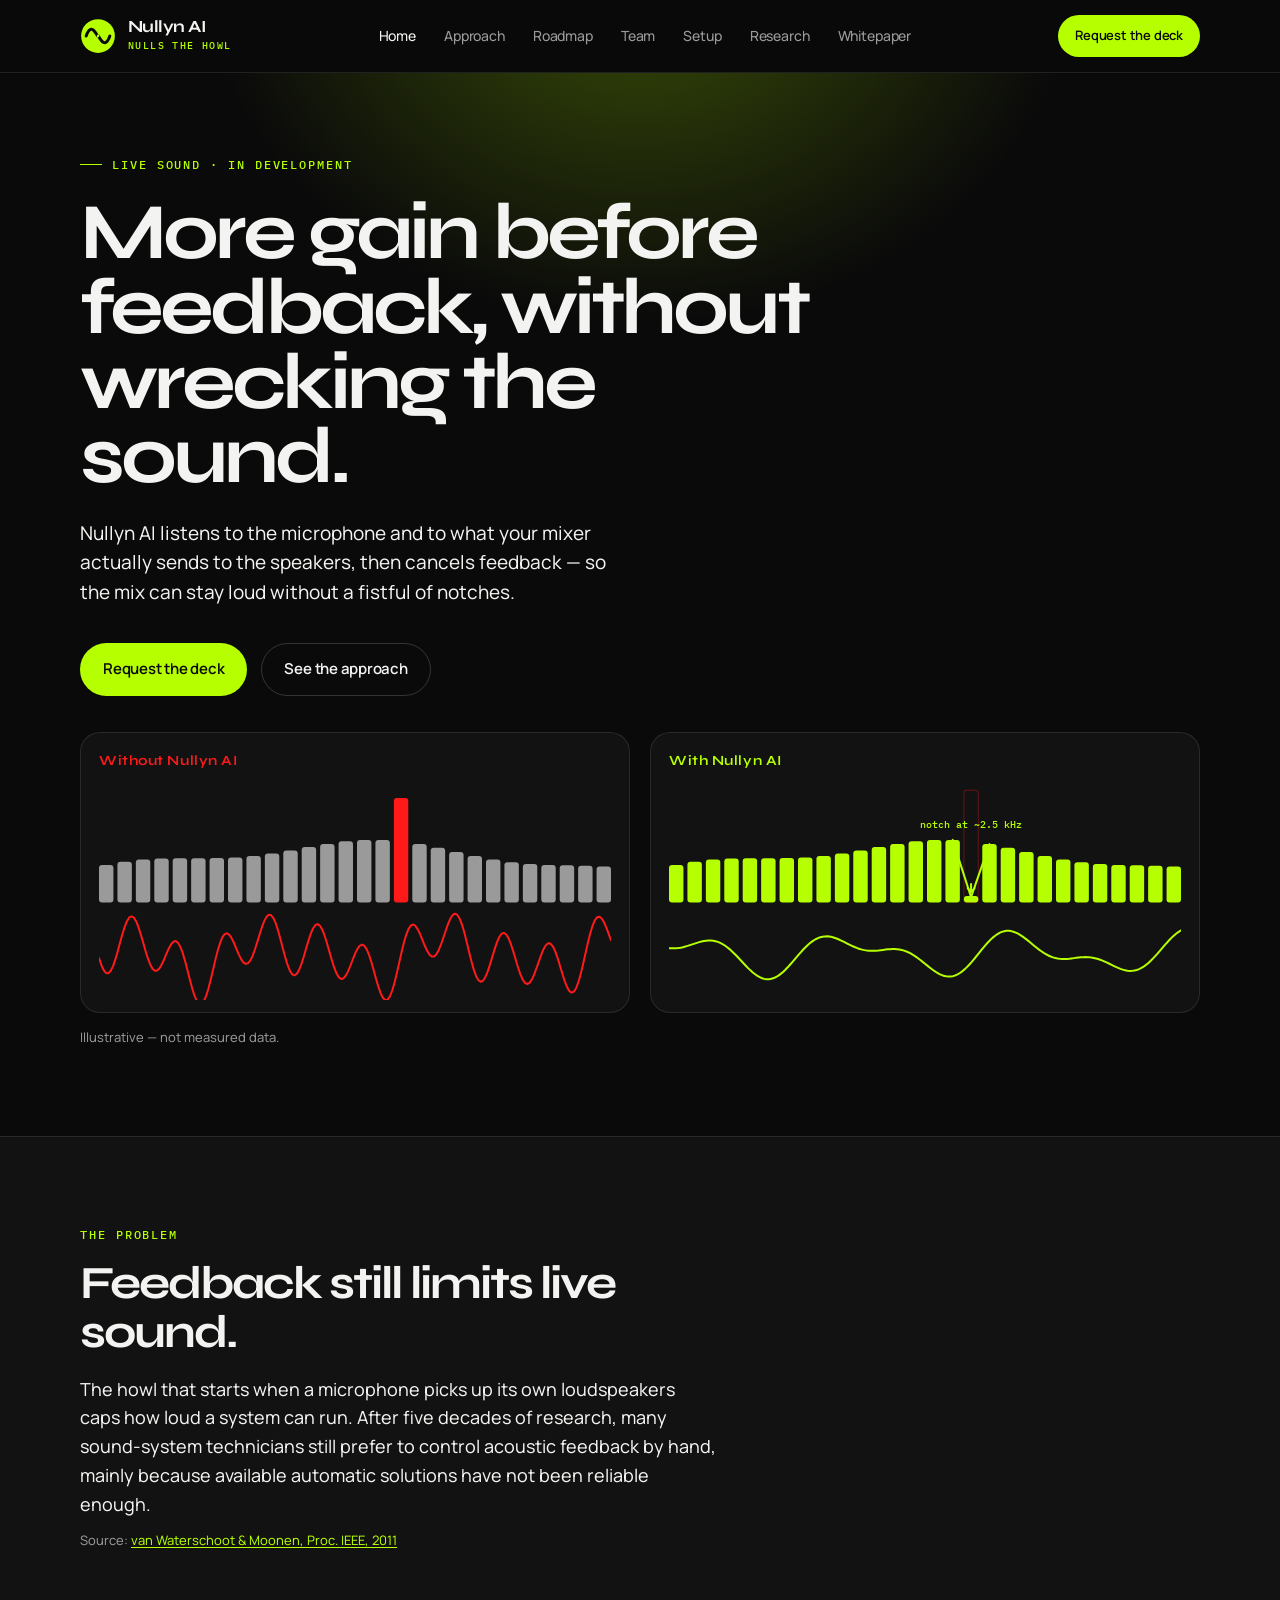
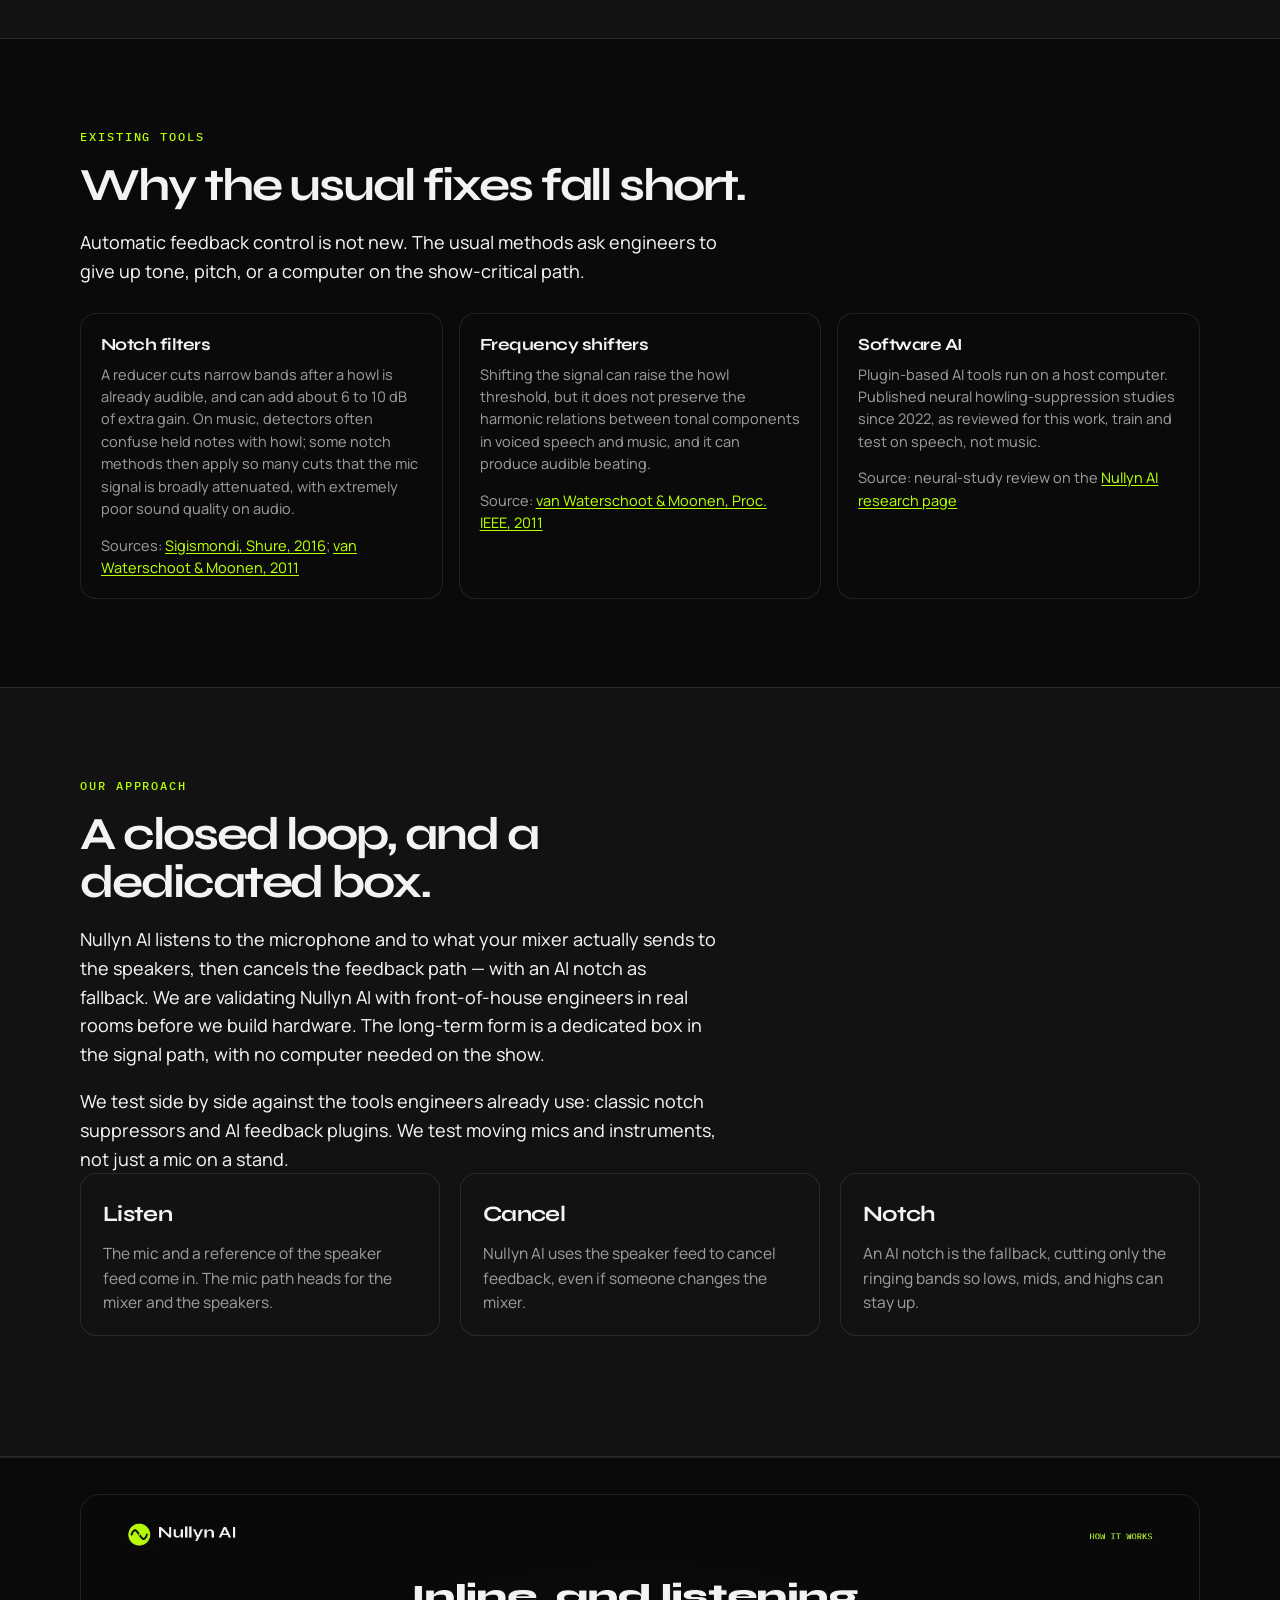
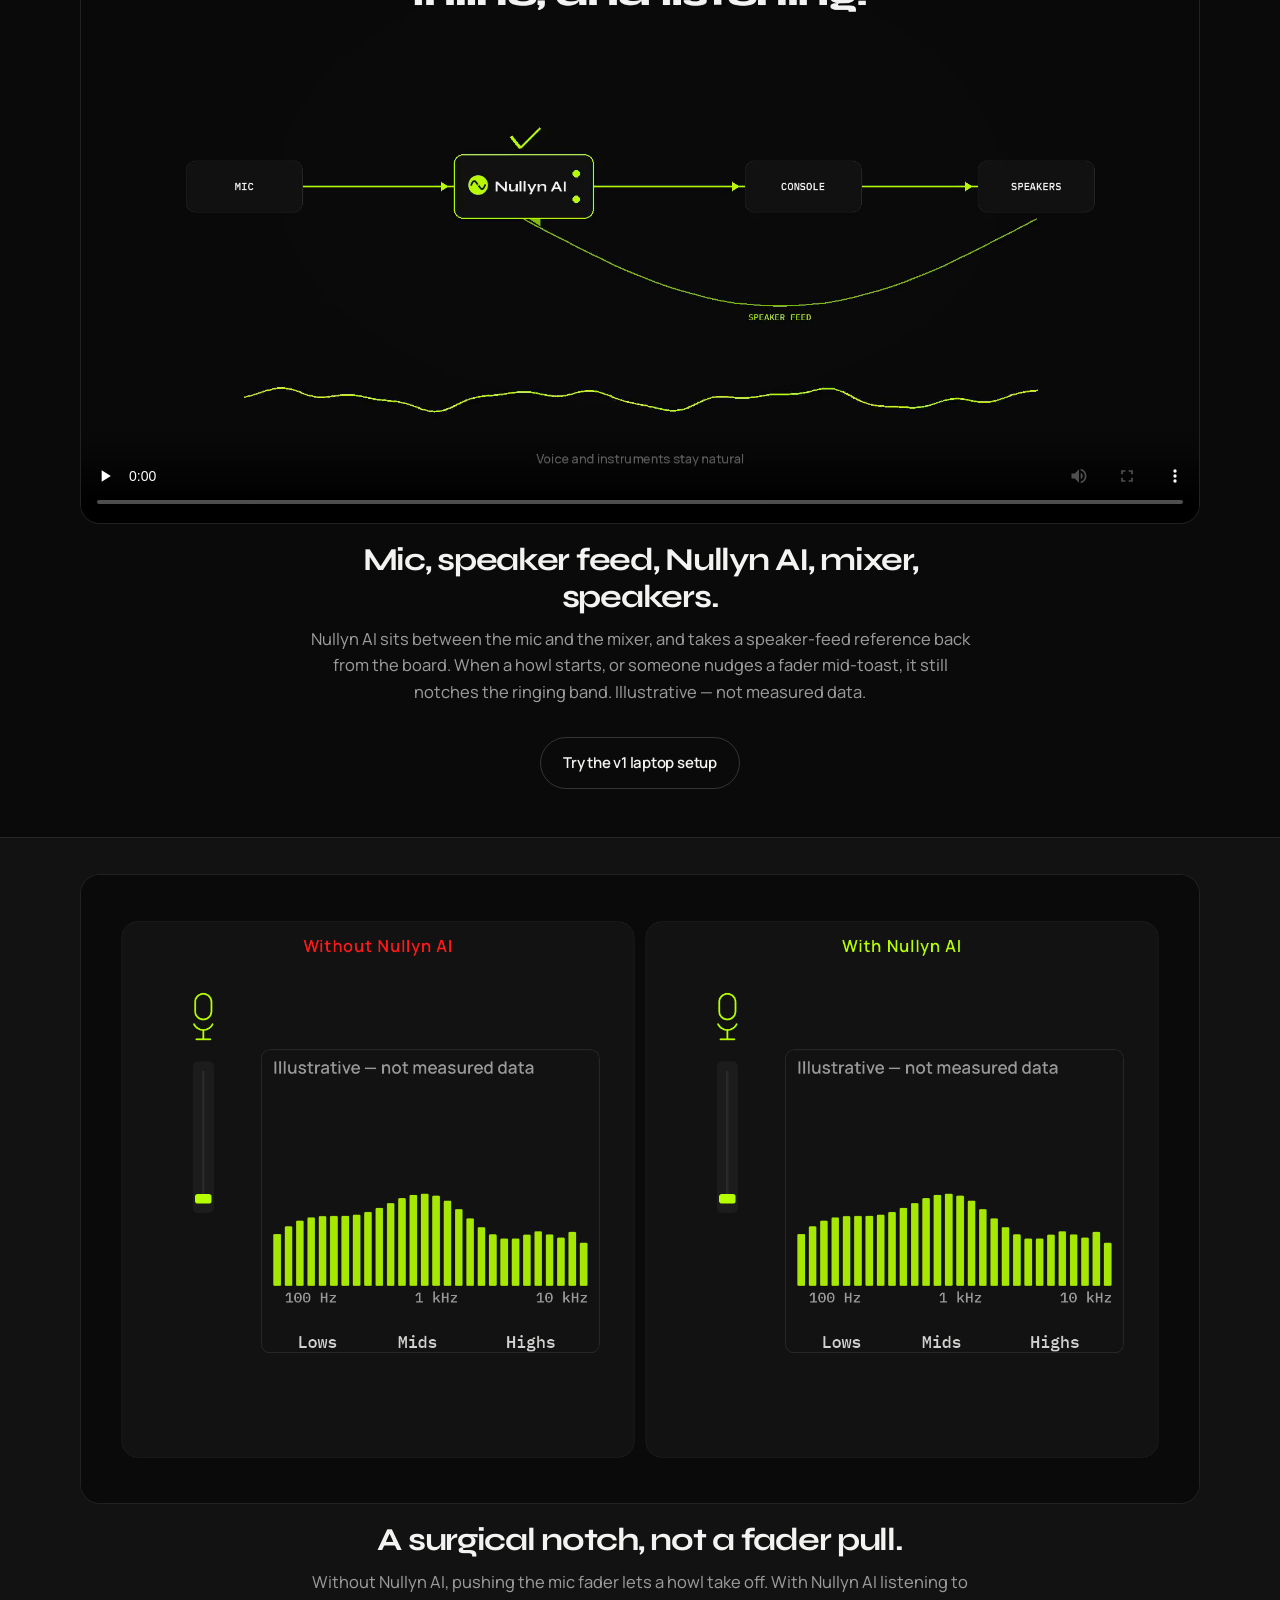
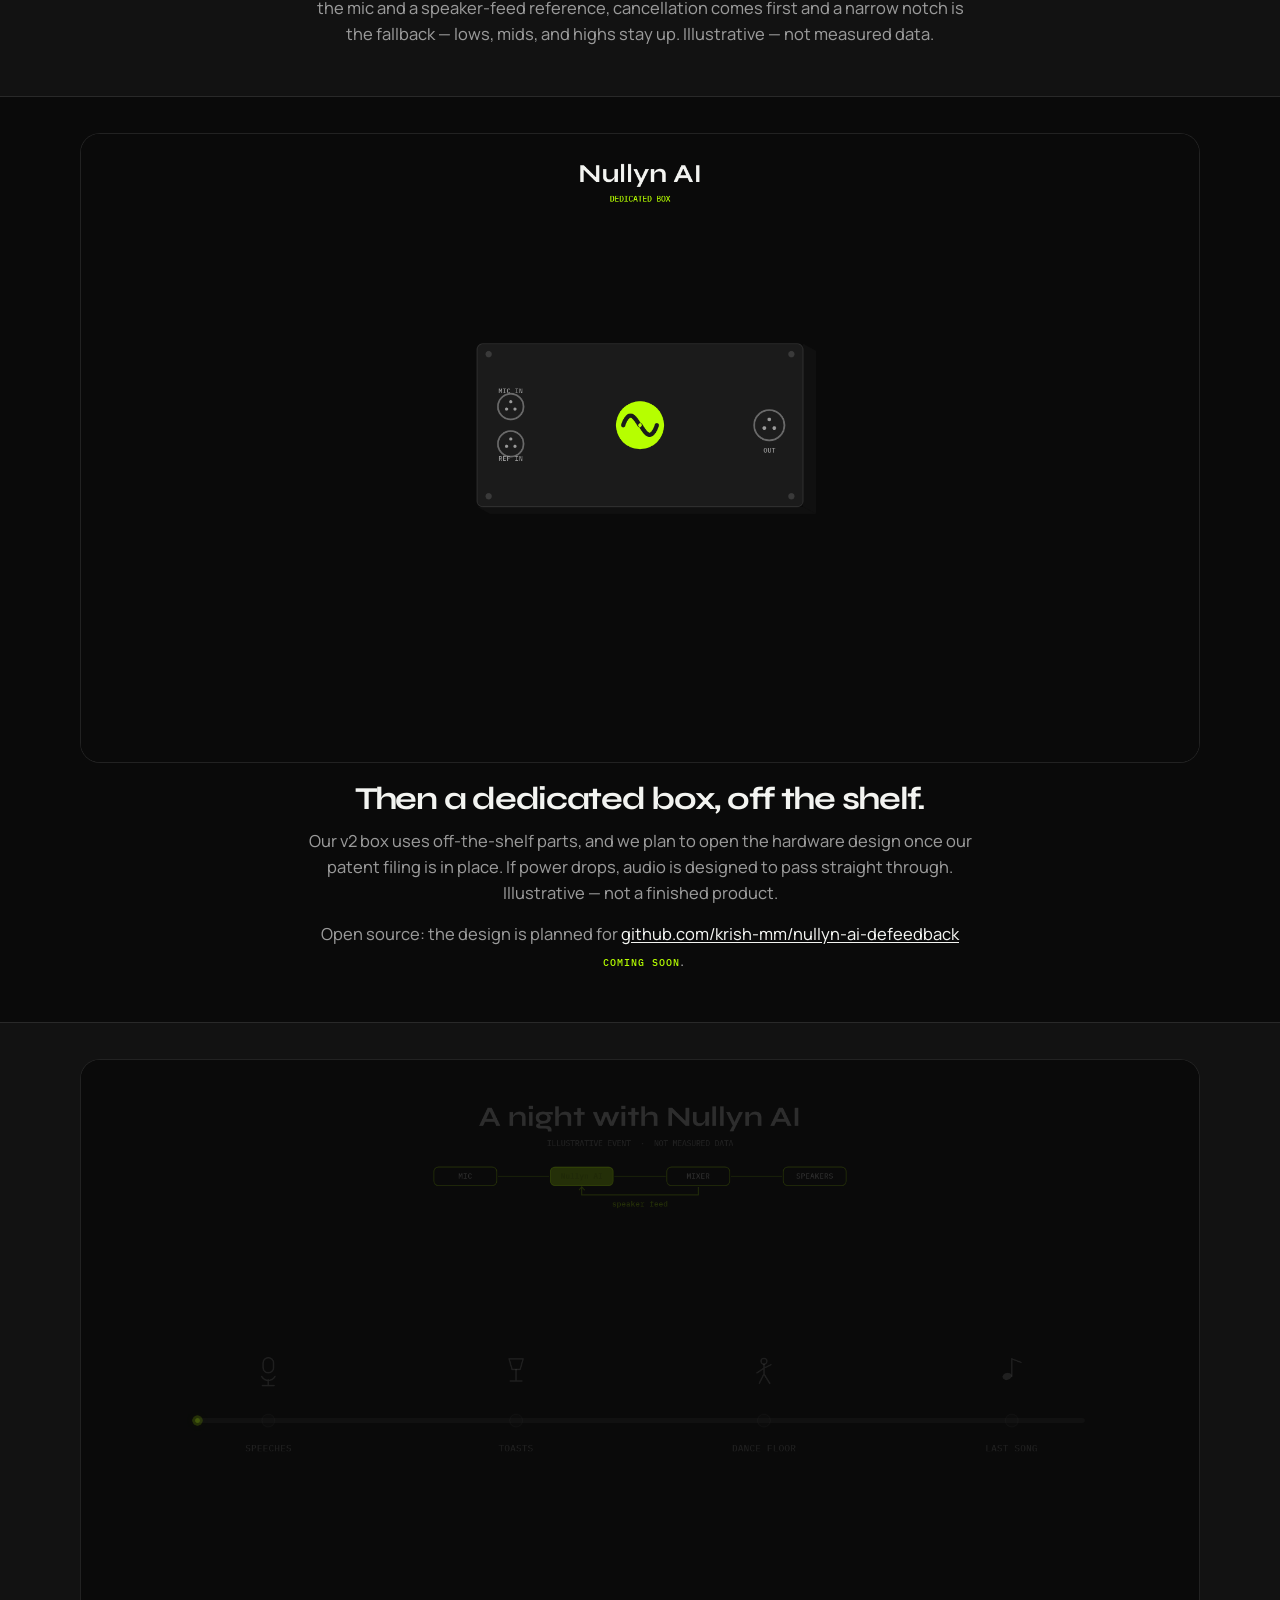
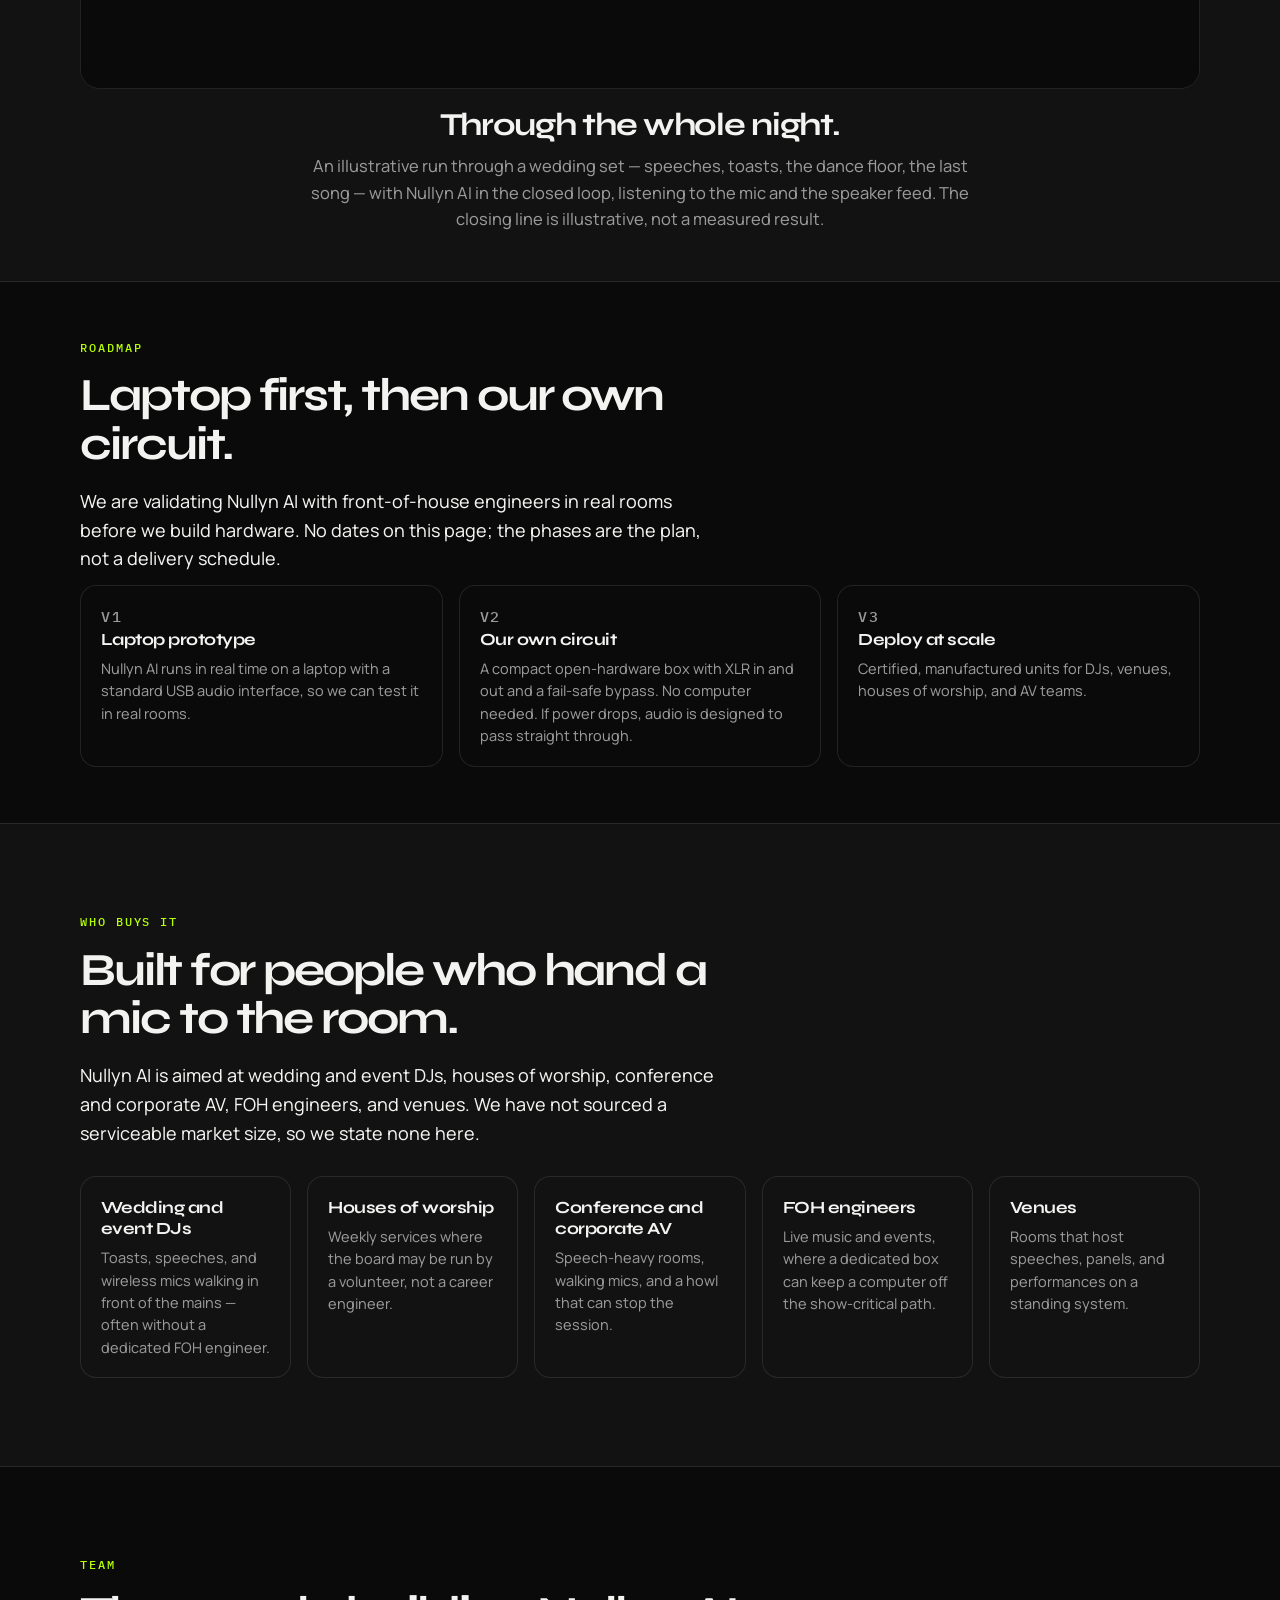
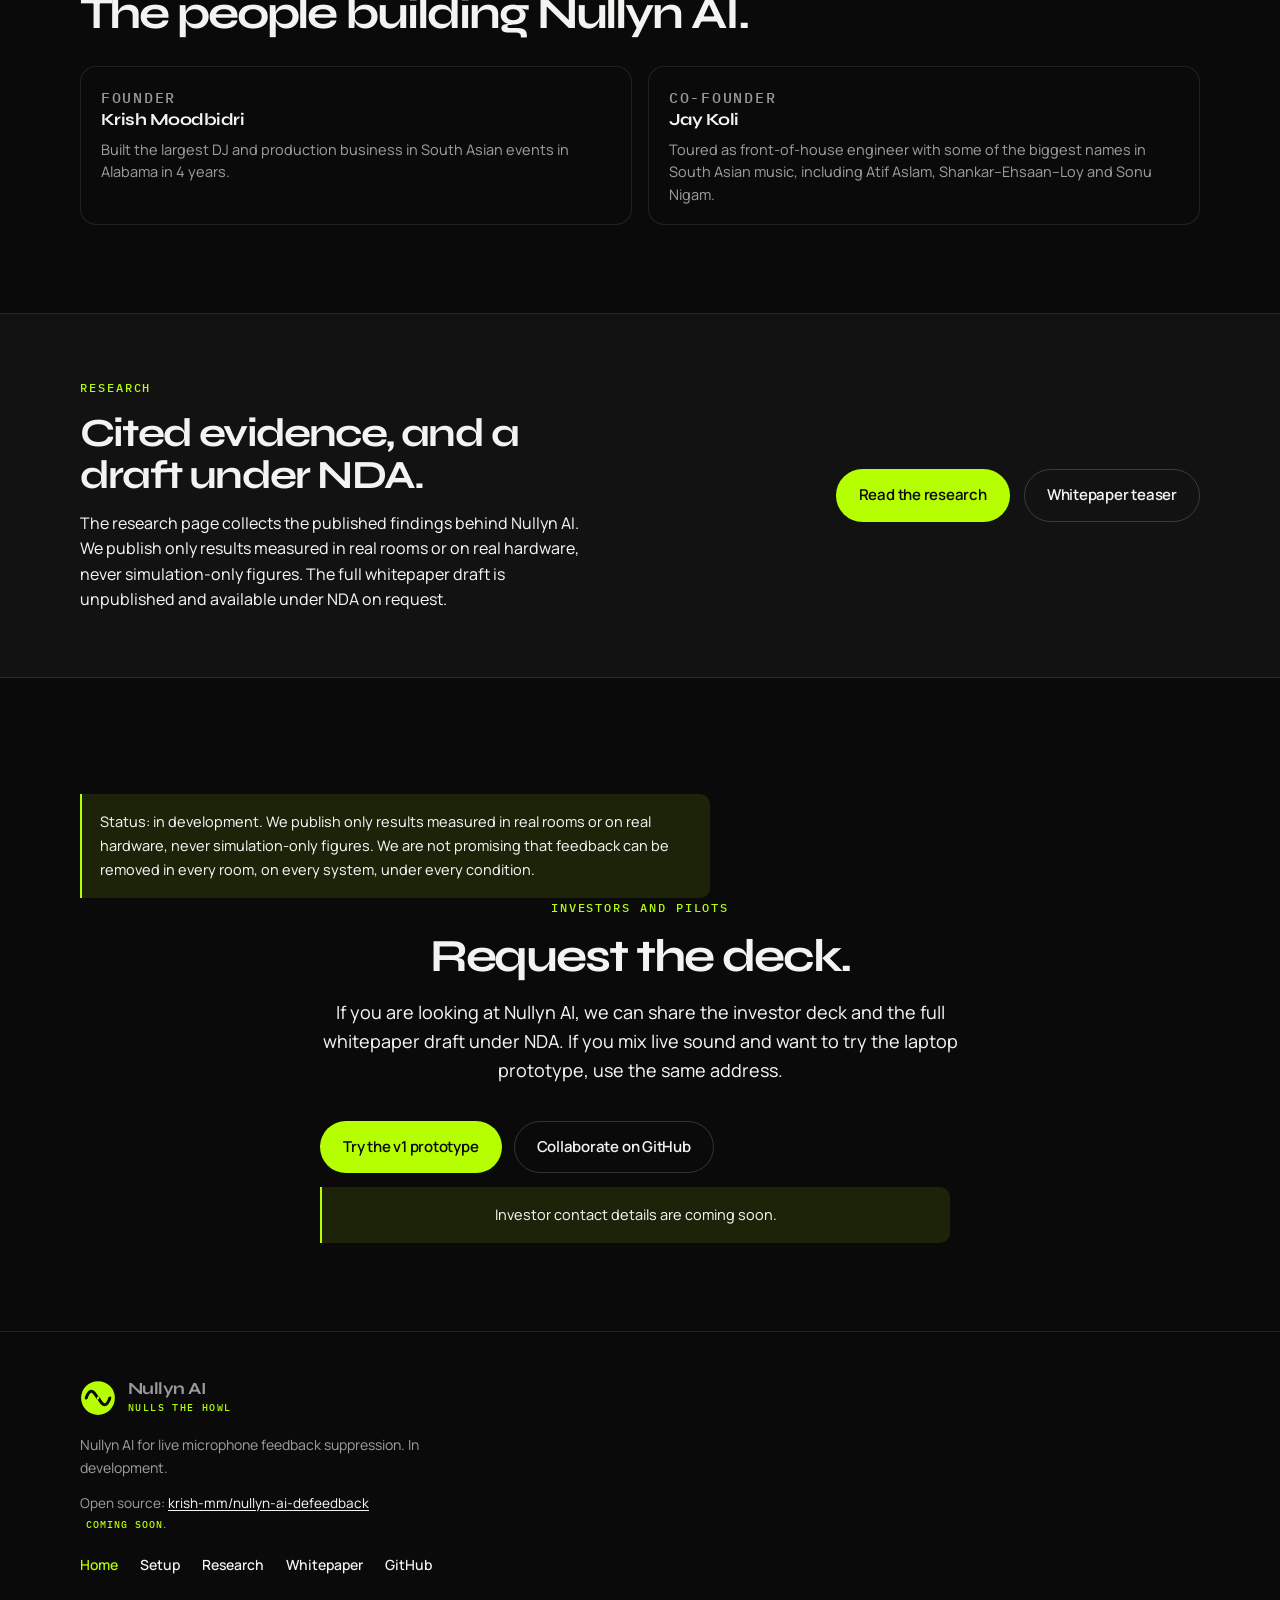
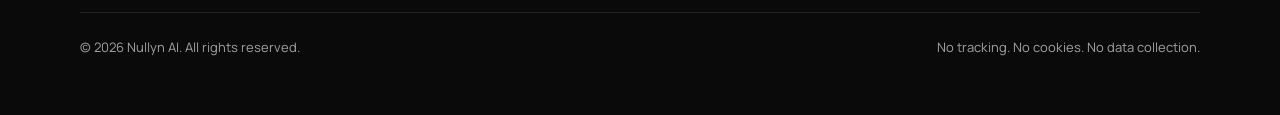
==== index.html @ 1d614a8b "Replace contact placeholder with prototype and GitHub links until an investor email is set." ====
<!DOCTYPE html>
<html lang="en">
<head>
  <meta charset="utf-8">
  <meta name="viewport" content="width=device-width, initial-scale=1">
  <title>Nullyn AI — more gain before feedback, without wrecking the sound</title>
  <meta name="description" content="Nullyn AI: more gain before feedback without wrecking the sound. A closed-loop system for live microphones, in development.">
  <link rel="canonical" href="https://nullyn.ai/">
  <link rel="icon" href="/media/favicon.svg" type="image/svg+xml">
  <link rel="icon" href="/media/favicon-32.png" type="image/png" sizes="32x32">
  <link rel="icon" href="/media/favicon-16.png" type="image/png" sizes="16x16">
  <link rel="apple-touch-icon" href="/media/apple-touch-icon.png">
  <meta property="og:type" content="website">
  <meta property="og:site_name" content="Nullyn AI">
  <meta property="og:title" content="Nullyn AI — more gain before feedback, without wrecking the sound">
  <meta property="og:description" content="Nullyn AI: more gain before feedback without wrecking the sound. A closed-loop system for live microphones, in development.">
  <meta property="og:url" content="https://nullyn.ai/">
  <meta property="og:image" content="https://nullyn.ai/media/og-image.png">
  <meta property="og:image:width" content="1200">
  <meta property="og:image:height" content="630">
  <meta name="twitter:card" content="summary_large_image">
  <meta name="twitter:title" content="Nullyn AI — more gain before feedback, without wrecking the sound">
  <meta name="twitter:description" content="Nullyn AI: more gain before feedback without wrecking the sound. A closed-loop system for live microphones, in development.">
  <meta name="twitter:image" content="https://nullyn.ai/media/og-image.png">
  <link rel="preload" href="/fonts/syne-latin-wght-normal.woff2" as="font" type="font/woff2" crossorigin>
  <link rel="preload" href="/fonts/manrope-latin-wght-normal.woff2" as="font" type="font/woff2" crossorigin>
  <link rel="stylesheet" href="/fonts.css">
  <link rel="stylesheet" href="/palette.css">
  <link rel="stylesheet" href="/site.css">
  <style>
    * { box-sizing: border-box; margin: 0; padding: 0; }
    html { scroll-behavior: smooth; color-scheme: dark; }
    body {
      font-family: var(--font-body);
      background: var(--bg);
      color: var(--text);
      line-height: 1.65;
      font-size: 17px;
      font-weight: 430;
      -webkit-font-smoothing: antialiased;
      text-rendering: optimizeLegibility;
    }
    a { color: inherit; }
    img, svg { display: block; max-width: 100%; }

    .wrap {
      width: min(1120px, calc(100% - 48px));
      margin-inline: auto;
    }

    header.nav {
      position: sticky;
      top: 0;
      z-index: 20;
      backdrop-filter: blur(16px);
      background: rgba(10, 10, 10, 0.86);
      border-bottom: 1px solid var(--line);
    }
    .nav-inner {
      display: flex;
      align-items: center;
      justify-content: space-between;
      min-height: 72px;
      gap: 24px;
    }
    .brand {
      display: flex;
      align-items: center;
      gap: 12px;
      text-decoration: none;
    }
    .mark { width: 36px; height: 36px; flex: none; }
    .brand-text { display: flex; flex-direction: column; gap: 1px; }
    .brand-name {
      font-family: var(--font-display);
      font-weight: 700;
      letter-spacing: -0.03em;
      font-size: 17px;
      line-height: 1.1;
    }
    .brand-tag {
      font-family: var(--font-mono);
      font-size: 10px;
      letter-spacing: 0.14em;
      text-transform: uppercase;
      color: var(--primary);
      font-weight: 500;
    }
    nav.links {
      display: flex;
      align-items: center;
      gap: 28px;
      font-size: 14px;
      color: var(--muted);
    }
    nav.links a { text-decoration: none; }
    nav.links a:hover { color: var(--text); }
    .status-pill {
      display: inline-flex;
      align-items: center;
      gap: 8px;
      border: 1px solid var(--line-strong);
      background: var(--surface);
      color: var(--muted);
      border-radius: 999px;
      padding: 7px 12px 7px 10px;
      font-size: 12px;
      letter-spacing: 0.04em;
      text-transform: uppercase;
      font-weight: 600;
    }
    .status-pill i {
      width: 7px;
      height: 7px;
      border-radius: 50%;
      background: var(--primary);
      box-shadow: 0 0 0 4px rgba(182, 255, 0, 0.14);
    }

    .hero {
      position: relative;
      padding: 72px 0 88px;
      overflow: hidden;
    }
    .hero::before {
      content: "";
      position: absolute;
      inset: -10% 10% auto;
      height: 420px;
      background: radial-gradient(ellipse at 50% 0%, var(--primary-glow), transparent 60%);
      pointer-events: none;
    }
    .hero-copy { position: relative; max-width: 42rem; margin-bottom: 44px; }
    .eyebrow {
      display: inline-flex;
      align-items: center;
      gap: 10px;
      font-family: var(--font-mono);
      color: var(--primary);
      font-size: 12px;
      font-weight: 500;
      letter-spacing: 0.16em;
      text-transform: uppercase;
      margin-bottom: 22px;
    }
    .eyebrow::before {
      content: "";
      width: 22px;
      height: 1px;
      background: var(--primary);
    }
    h1, h2, h3 { font-family: var(--font-display); font-weight: 700; }
    h1 {
      font-size: clamp(40px, 6.2vw, 80px);
      line-height: 0.94;
      letter-spacing: -0.05em;
      font-weight: 700;
      max-width: 14ch;
    }
    .lede {
      margin-top: 24px;
      font-size: 19px;
      line-height: 1.55;
      font-weight: 430;
      color: var(--text);
      max-width: 46ch;
    }
    .hero-actions {
      display: flex;
      flex-wrap: wrap;
      gap: 14px;
      margin-top: 36px;
    }
    .btn {
      display: inline-flex;
      align-items: center;
      justify-content: center;
      gap: 8px;
      text-decoration: none;
      border-radius: 999px;
      padding: 13px 22px;
      font-family: var(--font-body);
      font-size: 15px;
      font-weight: 600;
      letter-spacing: -0.015em;
      border: 1px solid transparent;
    }
    .btn-primary {
      background: var(--primary);
      color: var(--button-text);
    }
    .btn-primary:hover { filter: brightness(1.06); }
    .btn-ghost {
      background: transparent;
      border-color: var(--line-strong);
      color: var(--text);
    }
    .btn-ghost:hover { border-color: var(--primary); color: var(--primary); }
    .fine {
      margin-top: 18px;
      font-size: 13px;
      color: var(--muted);
    }

    .explainer { position: relative; }
    .explainer .blocks {
      display: grid;
      grid-template-columns: 1fr 24px 1.15fr 24px 1fr;
      gap: 0 10px;
      align-items: stretch;
      margin-bottom: 22px;
    }
    .explainer .block {
      background: var(--surface);
      border: 1px solid var(--line-strong);
      border-radius: 16px;
      padding: 16px 18px 14px;
    }
    .explainer .block h2 {
      font-size: 18px;
      font-weight: 650;
      letter-spacing: -0.02em;
      max-width: none;
    }
    .explainer .block .sub {
      margin-top: 6px;
      font-size: 11px;
      letter-spacing: 0.1em;
      text-transform: uppercase;
      font-weight: 650;
      color: var(--muted);
    }
    .explainer .block.ai {
      background: var(--primary);
      border-color: transparent;
      color: var(--button-text);
    }
    .explainer .block.ai .sub { color: var(--button-text); opacity: 0.7; }
    .explainer .chevron {
      display: flex;
      align-items: center;
      justify-content: center;
      color: var(--primary);
      font-size: 26px;
    }
    .explainer .pair {
      display: grid;
      grid-template-columns: 1fr 1fr;
      gap: 20px;
    }
    .explainer .ba-panel {
      background: var(--surface);
      border: 1px solid var(--line);
      border-radius: 20px;
      padding: 16px 18px 12px;
    }
    .explainer .ba-panel h3 {
      font-size: 14px;
      letter-spacing: 0.04em;
      font-weight: 650;
      margin-bottom: 8px;
    }
    .explainer .ba-panel.without h3 { color: var(--howl); }
    .explainer .ba-panel.with h3 { color: var(--primary); }
    .explainer canvas { width: 100%; height: 220px; display: block; }
    .explainer-legal {
      margin-top: 14px;
      color: var(--muted);
      font-size: 13px;
    }

    section { padding: 88px 0; scroll-margin-top: 88px; }
    section.alt {
      background: var(--surface);
      border-block: 1px solid var(--line);
    }
    .kicker {
      font-family: var(--font-mono);
      color: var(--primary);
      font-size: 12px;
      font-weight: 500;
      letter-spacing: 0.16em;
      text-transform: uppercase;
      margin-bottom: 14px;
    }
    h2 {
      font-size: clamp(30px, 4vw, 46px);
      letter-spacing: -0.045em;
      line-height: 1.06;
      font-weight: 700;
      max-width: 20ch;
    }
    .section-intro {
      margin-top: 18px;
      color: var(--text);
      max-width: 58ch;
      font-size: 18px;
      line-height: 1.6;
      font-weight: 430;
    }
    .cite {
      font-size: 13px;
      color: var(--muted);
      margin-top: 14px;
    }
    .cite a { color: var(--muted); text-decoration: underline; text-underline-offset: 2px; }

    .hiw-stage {
      margin-top: 48px;
      border: 1px solid var(--line);
      border-radius: 20px;
      overflow: hidden;
      background: var(--bg);
      aspect-ratio: 16 / 9;
    }
    .hiw-stage canvas {
      width: 100%;
      height: auto;
      display: block;
      vertical-align: top;
    }
    .note {
      margin-top: 28px;
      padding: 16px 18px;
      border-left: 2px solid var(--primary);
      background: rgba(182, 255, 0, 0.10);
      color: var(--text);
      font-size: 14.5px;
      border-radius: 0 10px 10px 0;
      max-width: 70ch;
    }

    .claims {
      display: grid;
      grid-template-columns: 1fr 1fr;
      gap: 16px;
      margin-top: 40px;
    }
    .claim {
      background: var(--bg);
      border: 1px solid var(--line);
      border-radius: 16px;
      padding: 22px 22px 20px;
    }
    .claim h3 {
      font-size: 17px;
      letter-spacing: -0.02em;
      font-weight: 650;
      margin-bottom: 10px;
    }
    .claim p {
      color: var(--text);
      font-size: 15px;
      margin-bottom: 12px;
    }
    .claim p:last-of-type { margin-bottom: 0; }
    .claim .caveat {
      color: var(--muted);
      font-size: 13.5px;
      margin-top: 10px;
    }
    .srcs {
      margin-top: 12px;
      font-size: 13px;
      color: var(--muted);
      line-height: 1.5;
    }
    .srcs a {
      color: var(--primary);
      text-decoration: underline;
      text-underline-offset: 2px;
    }
    .paper {
      margin-top: 48px;
      background: var(--bg);
      border: 1px solid var(--line-strong);
      border-radius: 20px;
      padding: 32px 28px;
    }
    .paper h2 { max-width: 28ch; }
    .paper .section-intro { max-width: 68ch; }
    .paper ul {
      margin: 18px 0 0 1.15em;
      color: var(--text);
      max-width: 68ch;
    }
    .paper li { margin: 8px 0; }

    .wait {
      max-width: 640px;
      margin: 0 auto;
      text-align: center;
    }
    .wait h2 { max-width: none; margin-inline: auto; }
    .wait .section-intro { margin-inline: auto; }
    .wait .btn { margin-top: 28px; }
    .access-line {
      margin-top: 22px;
      font-size: 18px;
      color: var(--text);
      line-height: 1.45;
      scroll-margin-top: 120px;
    }

    footer {
      border-top: 1px solid var(--line);
      padding: 48px 0 56px;
      color: var(--muted);
      font-size: 14px;
    }
    .foot {
      display: flex;
      justify-content: space-between;
      gap: 40px;
      align-items: flex-start;
    }
    .foot p { max-width: 46ch; }
    footer .legal {
      margin-top: 36px;
      padding-top: 24px;
      border-top: 1px solid var(--line);
      font-size: 13px;
      color: var(--muted);
      display: flex;
      justify-content: space-between;
      gap: 16px;
      flex-wrap: wrap;
    }

    @media (max-width: 900px) {
      .foot, .claims { grid-template-columns: 1fr; }
      .hero { padding: 48px 0 64px; }
      section { padding: 64px 0; }
      .explainer .blocks { grid-template-columns: 1fr; }
      .explainer .chevron { transform: rotate(90deg); height: 18px; }
      .explainer .pair { grid-template-columns: 1fr; }
      .explainer canvas { height: 200px; }
    }
    @media (max-width: 600px) {
      .wrap { width: min(1120px, calc(100% - 32px)); }
      h1 { max-width: none; }
    }
    @media (prefers-reduced-motion: reduce) {
      html { scroll-behavior: auto; }
      .hero::before { opacity: 0.65; }
    }


    .hero-copy.tight { max-width: 46rem; margin-bottom: 36px; }
    .hero-copy.tight h1 { max-width: 20ch; }
    .story { padding: 36px 0 48px; scroll-margin-top: 80px; }
    .story-stage {
      margin: 0;
      border: 1px solid var(--line);
      border-radius: 20px;
      overflow: hidden;
      background: var(--bg);
      aspect-ratio: 16 / 9;
    }
    .story-stage canvas,
    .story-stage video {
      width: 100%;
      height: auto;
      display: block;
      background: var(--bg);
    }
    .story-caption {
      margin-top: 16px;
      text-align: center;
      color: var(--muted);
      font-size: 17px;
    }
    .story-copy { max-width: 42rem; margin: 18px auto 0; text-align: center; }
    .story-copy h2 {
      font-size: clamp(24px, 3.2vw, 32px);
      line-height: 1.15;
      letter-spacing: -0.04em;
      margin: 0 0 10px;
      max-width: none;
    }
    .story-copy p { color: var(--muted); font-size: 16.5px; line-height: 1.6; margin: 0; font-weight: 430; }
    .howto { padding: 56px 0; }
    .howto h2 { margin-bottom: 28px; }
    .how-steps {
      list-style: none;
      display: grid;
      grid-template-columns: repeat(3, 1fr);
      gap: 20px;
      padding: 0;
      margin: 0 0 32px;
    }
    .how-steps li {
      padding: 22px 22px 20px;
      border: 1px solid var(--line);
      border-radius: 16px;
      background: var(--surface);
    }
    .how-steps h3 { font-size: 22px; margin: 0 0 8px; letter-spacing: -0.03em; }
    .how-steps p { color: var(--muted); font-size: 15.5px; line-height: 1.6; margin: 0; font-weight: 430; }
    .who-for {
      color: var(--text);
      font-size: 16.5px;
      line-height: 1.6;
      max-width: 44rem;
      font-weight: 430;
    }
    .who-for strong { font-family: var(--font-display); color: var(--primary); font-weight: 700; letter-spacing: -0.02em; }
    .sim-headlines {
      display: grid;
      grid-template-columns: repeat(3, 1fr);
      gap: 16px;
      margin-top: 28px;
    }
    .sim-stat {
      padding: 22px 22px 18px;
      border: 1px solid var(--line);
      border-radius: 16px;
      background: var(--bg);
    }
    .sim-stat .figure {
      font-family: var(--font-mono);
      font-size: clamp(24px, 2.8vw, 32px);
      font-weight: 600;
      letter-spacing: -0.04em;
      font-variant-numeric: tabular-nums;
      color: var(--primary);
      margin: 0 0 8px;
    }
    .sim-stat p { color: var(--text); font-size: 15px; line-height: 1.5; margin: 0 0 10px; font-weight: 430; }
    .sim-stat .sim-tag { font-family: var(--font-mono); color: var(--muted); font-size: 11px; letter-spacing: 0.05em; text-transform: uppercase; font-weight: 500; margin: 0; }
    .backed-strip { padding: 64px 0; }
    .backed-strip .strip-inner {
      display: flex;
      align-items: center;
      justify-content: space-between;
      gap: 24px;
      flex-wrap: wrap;
    }
    .backed-strip h2 {
      font-size: clamp(28px, 4vw, 40px);
      max-width: 16ch;
      margin: 0;
    }
    .backed-strip .backed-actions { margin-top: 0; }
    .closed-loop { padding: 56px 0; }
    .closed-loop h2, .roadmap h2 { margin-bottom: 16px; }
    .loop-lede {
      max-width: 62ch;
      color: var(--text);
      font-size: 18px;
      line-height: 1.6;
      font-weight: 430;
      margin: 0 0 28px;
    }
    .loop-lede.tight { margin-bottom: 16px; }
    .kicker.follow { margin-top: 40px; }
    .place-grid, .who-grid, .field-steps, .roadmap-steps, .loop-notes {
      list-style: none;
      display: grid;
      gap: 16px;
      padding: 0;
      margin: 0;
    }
    .place-grid { grid-template-columns: repeat(3, 1fr); margin-bottom: 20px; }
    .loop-notes { grid-template-columns: 1fr 1fr; margin-bottom: 28px; }
    .who-grid { grid-template-columns: repeat(4, 1fr); margin-top: 20px; }
    .field-steps { grid-template-columns: repeat(4, 1fr); margin-top: 12px; }
    .roadmap { padding: 56px 0; }
    .roadmap-steps { grid-template-columns: repeat(3, 1fr); margin-top: 12px; }
    .place-grid li, .who-grid li, .field-steps li, .roadmap-steps li, .loop-notes li {
      padding: 20px 20px 18px;
      border: 1px solid var(--line);
      border-radius: 16px;
      background: var(--surface);
    }
    .loop-notes li { background: var(--bg); }
    .roadmap-steps li { background: var(--bg); }
    .place-grid h3, .who-grid h3, .loop-notes h3, .field-steps h3, .roadmap-steps h3 {
      font-size: 17px;
      letter-spacing: -0.03em;
      margin: 0 0 8px;
      line-height: 1.25;
    }
    .place-grid p, .who-grid p, .loop-notes p, .field-steps p, .roadmap-steps p {
      color: var(--muted);
      font-size: 14.5px;
      line-height: 1.55;
      margin: 0;
      font-weight: 430;
    }
    .step-n {
      font-family: var(--font-mono);
      color: var(--primary);
      font-size: 11px;
      font-weight: 500;
      letter-spacing: 0.12em;
      text-transform: uppercase;
      margin: 0 0 8px;
    }
    .loop-sim-note {
      margin-top: 22px;
      padding: 16px 18px;
      border: 1px solid var(--line);
      border-radius: 16px;
      background: var(--bg);
      color: var(--text);
      font-size: 16px;
      line-height: 1.5;
      font-weight: 430;
    }
    .loop-sim-note strong { font-family: var(--font-display); letter-spacing: -0.02em; }
    @media (max-width: 900px) {
      .story { padding: 28px 0 36px; }
      .story-stage, .hiw-stage { width: 100%; max-width: 100%; }
      .story-stage canvas, .story-stage video, .hiw-stage canvas { width: 100%; height: auto; max-width: 100%; }
      .backed-strip .strip-inner { flex-direction: column; align-items: flex-start; }
      .how-steps, .sim-headlines, .place-grid, .who-grid, .field-steps, .roadmap-steps, .loop-notes, .shortfall-grid, .market-grid, .team-grid { grid-template-columns: 1fr; }
      .story-copy { text-align: left; }
      .hero-copy.tight .lede { font-size: 17px; }
    }
    @media (max-width: 900px) {
      h1 { font-size: clamp(32px, 9vw, 76px); line-height: 1.08; }
      .btn { min-height: 44px; font-size: 16px; padding: 12px 20px; }
      .explainer canvas { height: 180px; max-width: 100%; }
      .hiw-stage { width: 100%; max-width: 100%; }
      .hiw-stage canvas { width: 100%; height: auto; max-width: 100%; }
      .note { font-size: 16px; }
    }

    .nav-cta {
      flex: none;
      padding: 9px 16px;
      font-size: 13px;
    }
    #problem .section-intro, #shortfalls .section-intro, #market .section-intro, #approach .section-intro {
      margin-bottom: 0;
    }
    .section-intro.tight { margin-top: 14px; font-size: 16px; max-width: 52ch; }
    .shortfall-grid, .market-grid, .team-grid {
      list-style: none;
      display: grid;
      gap: 16px;
      padding: 0;
      margin: 28px 0 0;
    }
    .shortfall-grid { grid-template-columns: repeat(3, 1fr); }
    .market-grid { grid-template-columns: repeat(5, 1fr); }
    .team-grid { grid-template-columns: 1fr 1fr; }
    .shortfall-grid li, .market-grid li, .team-grid li {
      padding: 20px 20px 18px;
      border: 1px solid var(--line);
      border-radius: 16px;
      background: var(--surface);
    }
    .shortfall-grid li, .team-grid li { background: var(--bg); }
    .shortfall-grid h3, .market-grid h3, .team-grid h3 {
      font-size: 17px;
      letter-spacing: -0.03em;
      margin: 0 0 8px;
      line-height: 1.25;
    }
    .shortfall-grid p, .market-grid p, .team-grid p {
      color: var(--muted);
      font-size: 14.5px;
      line-height: 1.55;
      margin: 0;
      font-weight: 430;
    }
    .shortfall-grid .srcs, .team-grid .srcs { margin-top: 14px; }
    .placeholder-note {
      margin-top: 12px;
      font-family: var(--font-mono);
      font-size: 11px;
      letter-spacing: 0.08em;
      text-transform: uppercase;
      color: var(--primary);
      font-weight: 500;
    }
    .open-source-note {
      margin-top: 14px;
      color: var(--muted);
      font-size: 13.5px;
      line-height: 1.5;
    }
    .open-source-note a { color: var(--text); text-underline-offset: 2px; }
    .coming-soon {
      display: inline-block;
      margin-left: 6px;
      font-family: var(--font-mono);
      font-size: 10px;
      letter-spacing: 0.1em;
      text-transform: uppercase;
      color: var(--primary);
      font-weight: 500;
    }
    .placeholder-box {
      margin: 28px auto 0;
      max-width: 40rem;
      padding: 16px 18px;
      border: 1px dashed var(--line-strong);
      border-radius: 16px;
      font-family: var(--font-mono);
      font-size: 13px;
      letter-spacing: 0.04em;
      color: var(--primary);
      background: var(--surface);
    }
    .backed-strip .section-intro { margin-top: 14px; }
    @media (max-width: 1100px) {
      nav.links { gap: 18px; }
      .market-grid { grid-template-columns: repeat(3, 1fr); }
    }
    @media (max-width: 900px) {
      .shortfall-grid, .market-grid, .team-grid { grid-template-columns: 1fr; }
      header.nav .nav-cta { display: none; }
    }
  </style>
</head>
<body>
  <header class="nav">
    <div class="wrap nav-inner">
      <a class="brand" href="/">
        <img class="mark" src="/media/mark.svg" width="36" height="36" alt="">
        <span class="brand-text">
          <span class="brand-name">Nullyn AI</span>
          <span class="brand-tag">Nulls the howl</span>
        </span>
      </a>
      <button class="menu-toggle" type="button" aria-expanded="false" aria-controls="site-nav" aria-label="Open menu">
        <span class="bars" aria-hidden="true"></span>
      </button>
      <nav class="links" id="site-nav" aria-label="Primary">
        <a href="/" aria-current="page">Home</a>
        <a href="#approach">Approach</a>
        <a href="#roadmap">Roadmap</a>
        <a href="#team">Team</a>
        <a href="/setup/">Setup</a>
        <a href="/research/">Research</a>
        <a href="/whitepaper/">Whitepaper</a>
      </nav>
      <a class="btn btn-primary nav-cta" href="#talk">Request the deck</a>
    </div>
  </header>

  <main id="top">
    <section class="hero">
      <div class="wrap">
        <div class="hero-copy tight">
          <p class="eyebrow">Live sound · In development</p>
          <h1>More gain before feedback, without wrecking the sound.</h1>
          <p class="lede">Nullyn AI listens to the microphone and to what your mixer actually sends to the speakers, then cancels feedback &mdash; so the mix can stay loud without a fistful of notches.</p>
          <div class="hero-actions">
            <a class="btn btn-primary" href="#talk">Request the deck</a>
            <a class="btn btn-ghost" href="#approach">See the approach</a>
          </div>
        </div>
        <div class="explainer" id="explainer">
          <div class="pair">
            <div class="ba-panel without">
              <h3>Without Nullyn AI</h3>
              <canvas id="ba-left" width="700" height="320" aria-label="Without Nullyn AI, a ringing peak grows. Illustrative, not measured data."></canvas>
            </div>
            <div class="ba-panel with">
              <h3>With Nullyn AI</h3>
              <canvas id="ba-right" width="700" height="320" aria-label="With Nullyn AI, a narrow notch cuts only the ringing band; the rest of the spectrum stays up. Illustrative, not measured data."></canvas>
            </div>
          </div>
          <p class="explainer-legal">Illustrative &mdash; not measured data.</p>
        </div>
      </div>
    </section>

    <section class="alt" id="problem">
      <div class="wrap">
        <p class="kicker">The problem</p>
        <h2>Feedback still limits live sound.</h2>
        <p class="section-intro">The howl that starts when a microphone picks up its own loudspeakers caps how loud a system can run. After five decades of research, many sound-system technicians still prefer to control acoustic feedback by hand, mainly because available automatic solutions have not been reliable enough.</p>
        <p class="srcs">Source: <a href="https://doi.org/10.1109/JPROC.2010.2090998" rel="noopener noreferrer">van Waterschoot &amp; Moonen, Proc. IEEE, 2011</a></p>
      </div>
    </section>

    <section id="shortfalls">
      <div class="wrap">
        <p class="kicker">Existing tools</p>
        <h2>Why the usual fixes fall short.</h2>
        <p class="section-intro">Automatic feedback control is not new. The usual methods ask engineers to give up tone, pitch, or a computer on the show-critical path.</p>
        <ul class="shortfall-grid">
          <li>
            <h3>Notch filters</h3>
            <p>A reducer cuts narrow bands after a howl is already audible, and can add about 6 to 10&nbsp;dB of extra gain. On music, detectors often confuse held notes with howl; some notch methods then apply so many cuts that the mic signal is broadly attenuated, with extremely poor sound quality on audio.</p>
            <p class="srcs">Sources: <a href="https://content-files.shure.com/Pubs/asp-selection-and-operation-of-audio-signal-processors/us_pro_audiosignalprocessor_ea.pdf" rel="noopener noreferrer">Sigismondi, Shure, 2016</a>; <a href="https://doi.org/10.1109/JPROC.2010.2090998" rel="noopener noreferrer">van Waterschoot &amp; Moonen, 2011</a></p>
          </li>
          <li>
            <h3>Frequency shifters</h3>
            <p>Shifting the signal can raise the howl threshold, but it does not preserve the harmonic relations between tonal components in voiced speech and music, and it can produce audible beating.</p>
            <p class="srcs">Source: <a href="https://doi.org/10.1109/JPROC.2010.2090998" rel="noopener noreferrer">van Waterschoot &amp; Moonen, Proc. IEEE, 2011</a></p>
          </li>
          <li>
            <h3>Software AI</h3>
            <p>Plugin-based AI tools run on a host computer. Published neural howling-suppression studies since 2022, as reviewed for this work, train and test on speech, not music.</p>
            <p class="srcs">Source: neural-study review on the <a href="/research/#neural">Nullyn AI research page</a></p>
          </li>
        </ul>
      </div>
    </section>

    <section class="alt" id="approach">
      <div class="wrap">
        <p class="kicker">Our approach</p>
        <h2>A closed loop, and a dedicated box.</h2>
        <p class="section-intro">Nullyn AI listens to the microphone and to what your mixer actually sends to the speakers, then cancels the feedback path &mdash; with an AI notch as fallback. We are validating Nullyn AI with front-of-house engineers in real rooms before we build hardware. The long-term form is a dedicated box in the signal path, with no computer needed on the show.</p>
        <p class="section-intro">We test side by side against the tools engineers already use: classic notch suppressors and AI feedback plugins. We test moving mics and instruments, not just a mic on a stand.</p>
        <ol class="how-steps">
          <li>
            <h3>Listen</h3>
            <p>The mic and a reference of the speaker feed come in. The mic path heads for the mixer and the speakers.</p>
          </li>
          <li>
            <h3>Cancel</h3>
            <p>Nullyn AI uses the speaker feed to cancel feedback, even if someone changes the mixer.</p>
          </li>
          <li>
            <h3>Notch</h3>
            <p>An AI notch is the fallback, cutting only the ringing bands so lows, mids, and highs can stay up.</p>
          </li>
        </ol>
      </div>
    </section>

    <section class="story" id="how">
      <div class="wrap">
        <div class="story-stage" id="hiw-stage">
          <video
            controls
            playsinline
            preload="none"
            width="1920"
            height="1080"
            poster="/media/video/how-it-works-poster.png"
            aria-label="Explainer: a microphone on stage picks up the speaker, the sound loops and becomes a howl, and Nullyn AI sits inline between the mic and the console, listening to the microphone and the speaker feed, to remove the loop before it rings. Then the v1 laptop, v2 dedicated box, and v3 deploy-at-scale roadmap. Illustrative, no performance numbers."
          >
            <source src="/media/video/how-it-works.mp4" type="video/mp4">
            <source src="/media/video/how-it-works.webm" type="video/webm">
            <track kind="captions" srclang="en" label="English" src="/media/video/how-it-works.vtt" default>
          </video>
        </div>
        <div class="story-copy">
          <h2>Mic, speaker feed, Nullyn AI, mixer, speakers.</h2>
          <p>Nullyn AI sits between the mic and the mixer, and takes a speaker-feed reference back from the board. When a howl starts, or someone nudges a fader mid-toast, it still notches the ringing band. Illustrative &mdash; not measured data.</p>
          <p><a class="btn btn-ghost" href="/setup/">Try the v1 laptop setup</a></p>
        </div>
      </div>
    </section>

    <section class="alt story" id="gain">
      <div class="wrap">
        <div class="story-stage">
          <canvas id="anim-gain" width="1920" height="1080" aria-label="Illustrative animation: without Nullyn AI, raising the mic level lets a howl take off; with Nullyn AI listening to the mic and a speaker-feed reference, only the runaway band is notched. Not measured data."></canvas>
        </div>
        <div class="story-copy">
          <h2>A surgical notch, not a fader pull.</h2>
          <p>Without Nullyn AI, pushing the mic fader lets a howl take off. With Nullyn AI listening to the mic and a speaker-feed reference, cancellation comes first and a narrow notch is the fallback &mdash; lows, mids, and highs stay up. Illustrative &mdash; not measured data.</p>
        </div>
      </div>
    </section>

    <section class="story" id="hardware">
      <div class="wrap">
        <div class="story-stage">
          <canvas id="anim-hardware" width="1920" height="1080" aria-label="Illustrative exploded view of the dedicated Nullyn AI box: an enclosure opening to show a compact board, input and output jacks, and a fail-safe relay bypass. Off-the-shelf parts. Not a finished product."></canvas>
        </div>
        <div class="story-copy">
          <h2>Then a dedicated box, off the shelf.</h2>
          <p>Our v2 box uses off-the-shelf parts, and we plan to open the hardware design once our patent filing is in place. If power drops, audio is designed to pass straight through. Illustrative &mdash; not a finished product.</p>
          <p class="open-source-note">Open source: the design is planned for <a href="https://github.com/krish-mm/nullyn-ai-defeedback" rel="noopener noreferrer">github.com/krish-mm/nullyn-ai-defeedback</a> <span class="coming-soon">coming soon</span>.</p>
        </div>
      </div>
    </section>

    <section class="alt story" id="night">
      <div class="wrap">
        <div class="story-stage">
          <canvas id="anim-night" width="1920" height="1080" aria-label="Illustrative timeline of a wedding or event night: speeches, toasts, dance floor, last song. Nullyn AI stays in the closed loop — mic plus speaker feed — and howl-risk moments appear as red pins caught with a green notch. The line 'zero howls reached the crowd' is illustrative, not measured data."></canvas>
        </div>
        <div class="story-copy">
          <h2>Through the whole night.</h2>
          <p>An illustrative run through a wedding set &mdash; speeches, toasts, the dance floor, the last song &mdash; with Nullyn AI in the closed loop, listening to the mic and the speaker feed. The closing line is illustrative, not a measured result.</p>
        </div>
      </div>
    </section>

    <section class="roadmap" id="roadmap">
      <div class="wrap">
        <p class="kicker">Roadmap</p>
        <h2>Laptop first, then our own circuit.</h2>
        <p class="section-intro">We are validating Nullyn AI with front-of-house engineers in real rooms before we build hardware. No dates on this page; the phases are the plan, not a delivery schedule.</p>
        <ol class="roadmap-steps">
          <li>
            <p class="step-n">v1</p>
            <h3>Laptop prototype</h3>
            <p>Nullyn AI runs in real time on a laptop with a standard USB audio interface, so we can test it in real rooms.</p>
          </li>
          <li>
            <p class="step-n">v2</p>
            <h3>Our own circuit</h3>
            <p>A compact open-hardware box with XLR in and out and a fail-safe bypass. No computer needed. If power drops, audio is designed to pass straight through.</p>
          </li>
          <li>
            <p class="step-n">v3</p>
            <h3>Deploy at scale</h3>
            <p>Certified, manufactured units for DJs, venues, houses of worship, and AV teams.</p>
          </li>
        </ol>
      </div>
    </section>

    <section class="alt" id="market">
      <div class="wrap">
        <p class="kicker">Who buys it</p>
        <h2>Built for people who hand a mic to the room.</h2>
        <p class="section-intro">Nullyn AI is aimed at wedding and event DJs, houses of worship, conference and corporate AV, FOH engineers, and venues. We have not sourced a serviceable market size, so we state none here.</p>
        <ul class="market-grid">
          <li>
            <h3>Wedding and event DJs</h3>
            <p>Toasts, speeches, and wireless mics walking in front of the mains &mdash; often without a dedicated FOH engineer.</p>
          </li>
          <li>
            <h3>Houses of worship</h3>
            <p>Weekly services where the board may be run by a volunteer, not a career engineer.</p>
          </li>
          <li>
            <h3>Conference and corporate AV</h3>
            <p>Speech-heavy rooms, walking mics, and a howl that can stop the session.</p>
          </li>
          <li>
            <h3>FOH engineers</h3>
            <p>Live music and events, where a dedicated box can keep a computer off the show-critical path.</p>
          </li>
          <li>
            <h3>Venues</h3>
            <p>Rooms that host speeches, panels, and performances on a standing system.</p>
          </li>
        </ul>
      </div>
    </section>

    <section id="team">
      <div class="wrap">
        <p class="kicker">Team</p>
        <h2>The people building Nullyn AI.</h2>
        <ul class="team-grid">
          <li>
            <p class="step-n">Founder</p>
            <h3>Krish Moodbidri</h3>
            <p>Built the largest DJ and production business in South Asian events in Alabama in 4 years.</p>
          </li>
          <li>
            <p class="step-n">Co-founder</p>
            <h3>Jay Koli</h3>
            <p>Toured as front-of-house engineer with some of the biggest names in South Asian music, including Atif Aslam, Shankar&ndash;Ehsaan&ndash;Loy and Sonu Nigam.</p>
          </li>
        </ul>
      </div>
    </section>

    <section class="alt backed-strip" id="research">
      <div class="wrap">
        <div class="strip-inner">
          <div>
            <p class="kicker">Research</p>
            <h2>Cited evidence, and a draft under NDA.</h2>
            <p class="section-intro tight">The research page collects the published findings behind Nullyn AI. We publish only results measured in real rooms or on real hardware, never simulation-only figures. The full whitepaper draft is unpublished and available under NDA on request.</p>
          </div>
          <div class="backed-actions">
            <a class="btn btn-primary" href="/research/">Read the research</a>
            <a class="btn btn-ghost" href="/whitepaper/">Whitepaper teaser</a>
          </div>
        </div>
      </div>
    </section>

    <section id="talk">
      <div class="wrap">
        <p class="note">Status: in development. We publish only results measured in real rooms or on real hardware, never simulation-only figures. We are not promising that feedback can be removed in every room, on every system, under every condition.</p>
        <div class="wait">
          <p class="kicker">Investors and pilots</p>
          <h2>Request the deck.</h2>
          <p class="section-intro">If you are looking at Nullyn AI, we can share the investor deck and the full whitepaper draft under NDA. If you mix live sound and want to try the laptop prototype, use the same address.</p>
          <div class="ctas" id="early-access" style="display:flex;gap:12px;flex-wrap:wrap;margin-top:8px;">
            <a class="btn btn-primary" href="/setup/">Try the v1 prototype</a>
            <a class="btn btn-ghost" href="https://github.com/krish-mm/nullyn-ai-defeedback">Collaborate on GitHub</a>
          </div>
          <p class="note" style="margin-top:14px;">Investor contact details are coming soon.</p>
        </div>
      </div>
    </section>
  </main>

  <footer>
    <div class="wrap">
      <div class="foot">
        <div>
          <div class="brand" style="margin-bottom:16px;">
            <img class="mark" src="/media/mark.svg" width="36" height="36" alt="">
            <span class="brand-text">
              <span class="brand-name">Nullyn AI</span>
              <span class="brand-tag">Nulls the howl</span>
            </span>
          </div>
          <p>Nullyn AI for live microphone feedback suppression. In development.</p>
          <p class="open-source-note">Open source: <a href="https://github.com/krish-mm/nullyn-ai-defeedback" rel="noopener noreferrer">krish-mm/nullyn-ai-defeedback</a> <span class="coming-soon">coming soon</span>.</p>
          <nav class="foot-links" aria-label="Footer">
            <a href="/" aria-current="page">Home</a>
            <a href="/setup/">Setup</a>
            <a href="/research/">Research</a>
            <a href="/whitepaper/">Whitepaper</a>
            <a href="https://github.com/krish-mm/nullyn-ai-defeedback" rel="noopener noreferrer">GitHub</a>
          </nav>
        </div>
      </div>
      <div class="legal">
        <span>&copy; 2026 Nullyn AI. All rights reserved.</span>
        <span>No tracking. No cookies. No data collection.</span>
      </div>
    </div>
  </footer>

  <script src="/media/how-it-works.js" defer></script>
  <script src="/media/story-anims.js" defer></script>
  <script>
    (function () {
      const DURATION = 10;
      const reduced = window.matchMedia("(prefers-reduced-motion: reduce)").matches;
      const css = getComputedStyle(document.documentElement);
      const C = {
        howl: css.getPropertyValue("--howl").trim() || "#FF1A1A",
        primary: css.getPropertyValue("--primary").trim() || "#B6FF00",
        muted: css.getPropertyValue("--muted").trim() || "#9A9A9A",
      };
      const left = document.getElementById("ba-left");
      const right = document.getElementById("ba-right");
      if (!left || !right) return;
      const BINS = 28;
      const PEAK = 16;

      function sizeCanvas(canvas) {
        const dpr = Math.min(window.devicePixelRatio || 1, 2);
        const cssW = canvas.clientWidth || 700;
        const cssH = canvas.clientHeight || 220;
        const w = Math.max(1, Math.round(cssW * dpr));
        const h = Math.max(1, Math.round(cssH * dpr));
        if (canvas.width !== w || canvas.height !== h) {
          canvas.width = w;
          canvas.height = h;
        }
      }

      function musicFloor(i, t) {
        const u = i / (BINS - 1);
        return 0.28 + 0.22 * Math.sin(u * Math.PI) + 0.05 * Math.sin(t * 2.2 + i * 0.45);
      }
      function isHowlBin(i) { return i === PEAK; }
      function drawPanel(canvas, t, kind) {
        const ctx = canvas.getContext("2d");
        const w = canvas.width, h = canvas.height;
        ctx.clearRect(0, 0, w, h);
        const grow = kind === "without" ? Math.min(1, t / 4) : 1;
        const specTop = 8, specH = h * 0.52;
        const waveTop = h * 0.62, waveH = h * 0.34;
        const gap = 4;
        const bw = (w - gap * (BINS - 1)) / BINS;
        const heights = [];
        for (let i = 0; i < BINS; i++) {
          let val = musicFloor(i, t);
          if (kind === "without" && isHowlBin(i)) val = val * (1 - grow) + 0.98 * grow;
          if (kind === "with" && isHowlBin(i)) val = 0.055;
          heights.push(Math.max(0.04, Math.min(1, val)));
        }
        if (kind === "with") {
          const gx = PEAK * (bw + gap);
          const gh = 0.98 * specH;
          ctx.save();
          ctx.globalAlpha = 0.25;
          ctx.strokeStyle = C.howl;
          ctx.lineWidth = 1.5;
          ctx.beginPath();
          if (ctx.roundRect) ctx.roundRect(gx, specTop + specH - gh, bw, gh, Math.min(3, bw / 2));
          else ctx.rect(gx, specTop + specH - gh, bw, gh);
          ctx.stroke();
          ctx.restore();
        }
        for (let i = 0; i < BINS; i++) {
          const val = heights[i];
          const bh = Math.max(3, val * specH);
          const x = i * (bw + gap);
          const y = specTop + specH - bh;
          const ringing = kind === "without" && isHowlBin(i) && grow > 0.2;
          ctx.fillStyle = ringing ? C.howl : (kind === "without" ? C.muted : C.primary);
          const r = Math.min(3, bw / 2);
          ctx.beginPath();
          if (ctx.roundRect) ctx.roundRect(x, y, bw, bh, r);
          else ctx.rect(x, y, bw, bh);
          ctx.fill();
        }
        if (kind === "with") {
          const midX = PEAK * (bw + gap) + bw / 2;
          const midY = specTop + specH - heights[PEAK] * specH;
          const leftX = (PEAK - 1) * (bw + gap) + bw / 2;
          const rightX = (PEAK + 1) * (bw + gap) + bw / 2;
          const leftY = specTop + specH - heights[PEAK - 1] * specH;
          const rightY = specTop + specH - heights[PEAK + 1] * specH;
          ctx.save();
          ctx.strokeStyle = C.primary;
          ctx.fillStyle = C.primary;
          ctx.lineWidth = Math.max(2, w / 280);
          ctx.lineJoin = "round";
          ctx.lineCap = "round";
          ctx.beginPath();
          ctx.moveTo(leftX, leftY);
          ctx.lineTo(midX, midY + 1);
          ctx.lineTo(rightX, rightY);
          ctx.stroke();
          ctx.beginPath();
          ctx.moveTo(midX, midY - 12);
          ctx.lineTo(midX, midY - 4);
          ctx.moveTo(midX - 3.5, midY - 8);
          ctx.lineTo(midX, midY - 4);
          ctx.lineTo(midX + 3.5, midY - 8);
          ctx.stroke();
          ctx.font = "500 " + Math.max(10, Math.round(w / 52)) + "px IBM Plex Mono, ui-monospace, monospace";
          ctx.textAlign = "center";
          ctx.textBaseline = "bottom";
          ctx.fillText("notch at ~2.5 kHz", midX, Math.min(leftY, rightY) - 10);
          ctx.restore();
        }
        ctx.lineWidth = Math.max(2, w / 350);
        ctx.lineJoin = "round";
        ctx.lineCap = "round";
        ctx.strokeStyle = kind === "without" ? C.howl : C.primary;
        ctx.beginPath();
        const n = 220;
        const mid = waveTop + waveH / 2;
        for (let i = 0; i <= n; i++) {
          const u = i / n;
          const x = u * w;
          const music = Math.sin(u * Math.PI * 6 + t * 2.2) * 0.22 + Math.sin(u * Math.PI * 11 + t * 3.1) * 0.14;
          const scream = Math.sin(u * Math.PI * 22 + t * 14) * 0.42 * (kind === "without" ? grow : 0);
          const y = mid - (music + scream) * (waveH * 0.95);
          if (i === 0) ctx.moveTo(x, y);
          else ctx.lineTo(x, y);
        }
        ctx.stroke();
      }
      function draw(t) {
        sizeCanvas(left);
        sizeCanvas(right);
        drawPanel(left, t, "without");
        drawPanel(right, t, "with");
      }
      let start = performance.now();
      let raf = 0;
      function tick(now) {
        const t = ((now - start) / 1000) % DURATION;
        draw(t);
        raf = requestAnimationFrame(tick);
      }
      function setTime(t) {
        if (raf) cancelAnimationFrame(raf);
        raf = 0;
        draw(((t % DURATION) + DURATION) % DURATION);
      }
      if (reduced) {
        setTime(5);
      } else {
        start = performance.now();
        raf = requestAnimationFrame(tick);
      }
      window.addEventListener("resize", function () {
        if (reduced) setTime(5);
      });
    })();
  </script>
  <script src="/site.js" defer></script>
</body>
</html>
---- fonts.css ----
/* Self-hosted OFL faces. License files live in /fonts/. */
@font-face {
  font-family: Syne;
  src: url("fonts/syne-latin-wght-normal.woff2") format("woff2");
  font-weight: 400 800;
  font-style: normal;
  font-display: swap;
  unicode-range: U+0000-00FF, U+0131, U+0152-0153, U+02BB-02BC, U+02C6, U+02DA, U+02DC, U+0304, U+0308, U+0329, U+2000-206F, U+20AC, U+2122, U+2191, U+2193, U+2212, U+2215, U+FEFF, U+FFFD;
}
@font-face {
  font-family: Manrope;
  src: url("fonts/manrope-latin-wght-normal.woff2") format("woff2");
  font-weight: 200 800;
  font-style: normal;
  font-display: swap;
  unicode-range: U+0000-00FF, U+0131, U+0152-0153, U+02BB-02BC, U+02C6, U+02DA, U+02DC, U+0304, U+0308, U+0329, U+2000-206F, U+20AC, U+2122, U+2191, U+2193, U+2212, U+2215, U+FEFF, U+FFFD;
}
@font-face {
  font-family: "IBM Plex Mono";
  src: url("fonts/ibm-plex-mono-latin-400-normal.woff2") format("woff2");
  font-weight: 400;
  font-style: normal;
  font-display: swap;
}
@font-face {
  font-family: "IBM Plex Mono";
  src: url("fonts/ibm-plex-mono-latin-500-normal.woff2") format("woff2");
  font-weight: 500;
  font-style: normal;
  font-display: swap;
}
@font-face {
  font-family: "IBM Plex Mono";
  src: url("fonts/ibm-plex-mono-latin-600-normal.woff2") format("woff2");
  font-weight: 600;
  font-style: normal;
  font-display: swap;
}

:root {
  --font-display: Syne, ui-sans-serif, system-ui, sans-serif;
  --font-body: Manrope, ui-sans-serif, system-ui, sans-serif;
  --font-mono: "IBM Plex Mono", ui-monospace, "Cascadia Mono", monospace;
}
---- palette.css ----
/* Nullyn AI palette — black, neon yellow-green, and super red
 *
 * Primary is #B6FF00, a greener neon yellow-green that pops
 * on #0A0A0A at 16.3:1 (AAA). Dark button text on
 * primary is also AAA. Neon on white is ~1.3:1 — do not use it on light
 * backgrounds; invert to --bg on --text instead. Howl is #FF1A1A.
 */
:root {
  --bg: #0A0A0A;
  --surface: #121212;
  --surface-elev: #1C1C1C;
  --text: #F3F4F1;
  --muted: #9A9A9A;
  --primary: #B6FF00;
  --primary-dim: #7FBF00;
  --howl: #FF1A1A;
  --line: rgba(243, 244, 241, 0.10);
  --line-strong: rgba(243, 244, 241, 0.18);
  --primary-glow: rgba(182, 255, 0, 0.28);
  --howl-glow: rgba(255, 26, 26, 0.28);
  --button-text: #0A0A0A;
}
---- site.css ----
/* Shared chrome and inner-page styles. Homepage keeps its own hero/explainer CSS. */
* { box-sizing: border-box; margin: 0; padding: 0; }
html { scroll-behavior: smooth; color-scheme: dark; }
body {
  font-family: var(--font-body);
  background: var(--bg);
  color: var(--text);
  line-height: 1.65;
  font-size: 17px;
  font-weight: 430;
  -webkit-font-smoothing: antialiased;
  text-rendering: optimizeLegibility;
}
a { color: inherit; }
img, svg { display: block; max-width: 100%; }

.wrap {
  width: min(1120px, calc(100% - 48px));
  margin-inline: auto;
}

header.nav {
  position: sticky;
  top: 0;
  z-index: 20;
  backdrop-filter: blur(16px);
  background: rgba(10, 10, 10, 0.86);
  border-bottom: 1px solid var(--line);
}
.nav-inner {
  display: flex;
  align-items: center;
  justify-content: space-between;
  min-height: 72px;
  gap: 24px;
}
.brand {
  display: flex;
  align-items: center;
  gap: 12px;
  text-decoration: none;
}
.mark { width: 36px; height: 36px; flex: none; }
.brand-text { display: flex; flex-direction: column; gap: 1px; }
.brand-name {
  font-family: var(--font-display);
  font-weight: 700;
  letter-spacing: -0.03em;
  font-size: 17px;
  line-height: 1.1;
}
.brand-tag {
  font-family: var(--font-mono);
  font-size: 10px;
  letter-spacing: 0.14em;
  text-transform: uppercase;
  color: var(--primary);
  font-weight: 500;
}
nav.links {
  display: flex;
  align-items: center;
  gap: 28px;
  font-size: 14px;
  font-weight: 500;
  letter-spacing: -0.01em;
  color: var(--muted);
}
nav.links a { text-decoration: none; }
nav.links a:hover,
nav.links a[aria-current="page"] { color: var(--text); }
.status-pill {
  display: inline-flex;
  align-items: center;
  gap: 8px;
  border: 1px solid var(--line-strong);
  background: var(--surface);
  color: var(--muted);
  border-radius: 999px;
  padding: 7px 12px 7px 10px;
  font-family: var(--font-mono);
  font-size: 11px;
  letter-spacing: 0.08em;
  text-transform: uppercase;
  font-weight: 500;
  flex: none;
}
.status-pill i {
  width: 7px;
  height: 7px;
  border-radius: 50%;
  background: var(--primary);
  box-shadow: 0 0 0 4px rgba(182, 255, 0, 0.14);
}

.btn {
  display: inline-flex;
  align-items: center;
  justify-content: center;
  gap: 8px;
  text-decoration: none;
  border-radius: 999px;
  padding: 13px 22px;
  font-family: var(--font-body);
  font-size: 15px;
  font-weight: 600;
  letter-spacing: -0.015em;
  border: 1px solid transparent;
  transition: filter 0.15s ease, border-color 0.15s ease, color 0.15s ease;
}
.btn-primary {
  background: var(--primary);
  color: var(--button-text);
}
.btn-primary:hover { filter: brightness(1.06); }
.btn-ghost {
  background: transparent;
  color: var(--text);
  border-color: var(--line-strong);
}
.btn-ghost:hover { border-color: var(--primary); color: var(--primary); }

section { padding: 88px 0; scroll-margin-top: 88px; }
section.alt { background: var(--surface); }
.kicker {
  font-family: var(--font-mono);
  color: var(--primary);
  font-size: 12px;
  font-weight: 500;
  letter-spacing: 0.16em;
  text-transform: uppercase;
  margin-bottom: 18px;
}
h1, h2, h3 {
  font-family: var(--font-display);
  font-weight: 700;
}
h2 {
  font-size: clamp(32px, 4.4vw, 52px);
  line-height: 1.06;
  letter-spacing: -0.045em;
}
.section-intro {
  margin-top: 20px;
  max-width: 62ch;
  color: var(--muted);
  font-size: 18px;
  line-height: 1.6;
  font-weight: 430;
}

/* Homepage research-backed tiles */
.backed h2 {
  font-size: clamp(40px, 6vw, 72px);
  line-height: 0.96;
  letter-spacing: -0.05em;
  max-width: 14ch;
}
.stats {
  display: grid;
  grid-template-columns: 1fr 1fr;
  gap: 18px;
  margin-top: 48px;
}
.stat {
  background: var(--bg);
  border: 1px solid var(--line);
  border-radius: 20px;
  padding: 32px 28px 26px;
  display: flex;
  flex-direction: column;
  min-height: 250px;
}
.stat .figure {
  font-size: clamp(34px, 4.4vw, 56px);
  line-height: 0.95;
  letter-spacing: -0.045em;
  font-weight: 650;
  color: var(--primary);
  margin-bottom: 14px;
}
.stat h3 {
  font-size: 20px;
  letter-spacing: -0.03em;
  margin-bottom: 10px;
}
.stat p { color: var(--text); font-size: 16px; }
.stat .caveat {
  color: var(--muted);
  font-size: 13.5px;
  margin-top: 10px;
}
.stat .srcs {
  margin-top: auto;
  padding-top: 18px;
  font-size: 13px;
  color: var(--muted);
  line-height: 1.5;
}
.stat .srcs a {
  color: var(--primary);
  text-decoration: underline;
  text-underline-offset: 2px;
}
.stat.sweep {
  grid-column: 1 / -1;
  min-height: 0;
  background: var(--surface-elev);
  border-color: var(--line-strong);
}
.backed-actions {
  display: flex;
  flex-wrap: wrap;
  gap: 14px;
  margin-top: 36px;
}

/* Research claims */
.claims {
  display: grid;
  grid-template-columns: 1fr 1fr;
  gap: 16px;
  margin-top: 40px;
}
.claim {
  background: var(--bg);
  border: 1px solid var(--line);
  border-radius: 16px;
  padding: 22px 22px 20px;
  scroll-margin-top: 96px;
}
.claim h3 {
  font-family: var(--font-display);
  font-size: 18px;
  letter-spacing: -0.03em;
  font-weight: 700;
  margin-bottom: 10px;
}
.claim p { color: var(--text); font-size: 15px; margin-bottom: 12px; }
.claim p:last-of-type { margin-bottom: 0; }
.claim .caveat { color: var(--muted); font-size: 13.5px; margin-top: 10px; }
.srcs {
  margin-top: 12px;
  font-size: 13px;
  color: var(--muted);
  line-height: 1.5;
}
.srcs a {
  color: var(--primary);
  text-decoration: underline;
  text-underline-offset: 2px;
}

/* Whitepaper page */
.page-lead { padding: 72px 0 24px; }
.page-lead h1 {
  font-size: clamp(40px, 6vw, 68px);
  line-height: 0.98;
  letter-spacing: -0.045em;
  font-weight: 650;
  max-width: 20ch;
}
.page-title {
  font-size: clamp(32px, 6vw, 68px);
  line-height: 1.02;
  letter-spacing: -0.05em;
  font-weight: 700;
  max-width: 16ch;
}
.status-line {
  display: inline-block;
  margin-top: 22px;
  color: var(--muted);
  font-size: 15px;
  border: 1px solid var(--line-strong);
  border-radius: 999px;
  padding: 8px 14px;
}
.paper-body { padding-top: 24px; padding-bottom: 96px; }
.paper-body h2 { margin-top: 8px; }
.paper-body .block {
  max-width: 72ch;
  margin-top: 28px;
}
.paper-body .block p { margin-top: 14px; color: var(--text); }
.paper-body .block ul,
.paper-body .block ol {
  margin: 16px 0 0 1.15em;
}
.paper-body .block li { margin: 8px 0; }
.toc {
  margin-top: 20px;
  columns: 1;
  max-width: 62ch;
}
.toc li { margin: 6px 0; color: var(--muted); }
.toc a { color: var(--text); text-decoration: none; }
.toc a:hover { color: var(--primary); }
.page-actions {
  display: flex;
  flex-wrap: wrap;
  gap: 14px;
  margin-top: 36px;
}

footer {
  padding: 48px 0 36px;
  border-top: 1px solid var(--line);
}
.foot {
  display: grid;
  grid-template-columns: 1fr 1fr;
  gap: 32px;
}
.foot p { max-width: 46ch; color: var(--muted); }
footer .legal {
  margin-top: 36px;
  padding-top: 24px;
  border-top: 1px solid var(--line);
  font-size: 13px;
  color: var(--muted);
  display: flex;
  justify-content: space-between;
  gap: 16px;
  flex-wrap: wrap;
}

/* Menu button — hidden on desktop */
.menu-toggle {
  display: none;
  width: 44px;
  height: 44px;
  margin-left: auto;
  flex: none;
  align-items: center;
  justify-content: center;
  background: transparent;
  border: 1px solid var(--line-strong);
  border-radius: 12px;
  color: var(--text);
  cursor: pointer;
  padding: 0;
}
.menu-toggle .bars,
.menu-toggle .bars::before,
.menu-toggle .bars::after {
  display: block;
  width: 18px;
  height: 2px;
  background: var(--text);
  border-radius: 1px;
  position: relative;
  transition: transform 0.15s ease, opacity 0.15s ease;
}
.menu-toggle .bars::before,
.menu-toggle .bars::after {
  content: "";
  position: absolute;
  left: 0;
}
.menu-toggle .bars::before { top: -6px; }
.menu-toggle .bars::after { top: 6px; }
header.nav.is-open .menu-toggle .bars { background: transparent; }
header.nav.is-open .menu-toggle .bars::before { top: 0; transform: rotate(45deg); }
header.nav.is-open .menu-toggle .bars::after { top: 0; transform: rotate(-45deg); }

html { overflow-x: hidden; }
.srcs, .srcs a, .claim, .stat, .paper-body, .section-intro, p, li, a {
  overflow-wrap: anywhere;
}
.table-scroll { overflow-x: auto; -webkit-overflow-scrolling: touch; max-width: 100%; }

#how { border-top: 1px solid var(--line); }

@media (max-width: 900px) {
  .foot, .claims, .stats { grid-template-columns: 1fr; }
  .stat.sweep { grid-column: auto; }
  section { padding: 56px 0; scroll-margin-top: 80px; }
  .page-lead { padding-top: 36px; padding-bottom: 12px; }
  .hero { padding: 36px 0 48px; }

  body header.nav {
    position: sticky;
    background: var(--bg);
    backdrop-filter: none;
    -webkit-backdrop-filter: none;
  }
  header.nav .nav-inner {
    flex-wrap: nowrap;
    gap: 12px;
    min-height: 64px;
    padding: 8px 0;
  }
  header.nav .brand { min-height: 44px; }
  header.nav .status-pill { display: none; }
  header.nav .menu-toggle { display: inline-flex; }
  header.nav nav.links {
    display: none;
    position: absolute;
    top: 100%;
    left: 0;
    right: 0;
    z-index: 21;
    flex-direction: column;
    align-items: stretch;
    gap: 0;
    padding: 8px 0 16px;
    background: var(--bg);
    border-bottom: 1px solid var(--line);
    box-shadow: 0 16px 32px rgba(0, 0, 0, 0.45);
  }
  header.nav.is-open nav.links { display: flex; }
  header.nav nav.links a {
    display: flex;
    align-items: center;
    min-height: 44px;
    padding: 10px 24px;
    font-size: 16px;
    color: var(--text);
  }

  h1, .page-lead h1, .backed h2, .page-title {
    font-size: clamp(32px, 9vw, 68px);
    line-height: 1.08;
    max-width: none;
    letter-spacing: -0.04em;
  }
  h2 { font-size: clamp(26px, 7vw, 44px); line-height: 1.12; }
  .section-intro { font-size: 16px; }
  .claim p, .stat p, .btn { font-size: 16px; }
  .btn {
    min-height: 44px;
    padding: 12px 20px;
  }
  .stat { min-height: 0; padding: 24px 20px 22px; }
  .srcs { font-size: 14px; line-height: 1.7; }
  .srcs a { padding: 2px 0; }
  .status-line {
    max-width: 100%;
    white-space: normal;
    line-height: 1.4;
    padding: 10px 14px;
  }
}
@media (max-width: 600px) {
  .wrap { width: min(1120px, calc(100% - 32px)); }
  h1, .page-lead h1, .backed h2, .page-title { max-width: none; }
}
@media (prefers-reduced-motion: reduce) {
  html { scroll-behavior: auto; }
  .menu-toggle .bars,
  .menu-toggle .bars::before,
  .menu-toggle .bars::after { transition: none; }
}


@media (max-width: 900px) {
  body.nav-open { overflow: hidden; }
}

/* Simulated evaluation charts */
.sim-eval { padding-top: 12px; }
.sim-eval .section-intro { max-width: 46rem; }
.sim-figures { display: grid; gap: 28px; margin-top: 28px; }
.sim-figure {
  margin: 0;
  padding: 8px 0 0;
  border: 1px solid var(--line);
  border-radius: 20px;
  background: var(--surface);
  overflow: hidden;
}
.sim-figure .chart-host { width: 100%; }
.sim-figure .chart-host svg { display: block; width: 100%; height: auto; }
.sim-figure figcaption {
  padding: 0 20px 16px;
  color: var(--muted);
  font-size: 13.5px;
  line-height: 1.5;
}
.sim-split { display: grid; grid-template-columns: 1fr 1fr; gap: 8px; }
.chart-host .chart-bar {
  transform-box: fill-box;
  transform-origin: center bottom;
  transform: scaleY(0.04);
  transition: transform 0.7s cubic-bezier(0.2, 0.8, 0.2, 1);
}
.chart-host.is-in .chart-bar { transform: scaleY(1); }
.chart-host .chart-line {
  stroke-dasharray: 1200;
  stroke-dashoffset: 1200;
  transition: stroke-dashoffset 1.1s ease;
}
.chart-host.is-in .chart-line { stroke-dashoffset: 0; }
@media (max-width: 800px) {
  .sim-split { grid-template-columns: 1fr; }
}
@media (prefers-reduced-motion: reduce) {
  .chart-host .chart-bar, .chart-host .chart-line { transition: none; }
  .chart-host .chart-bar { transform: scaleY(1); }
  .chart-host .chart-line { stroke-dashoffset: 0; }
}

.nav-cta {
  flex: none;
  padding: 9px 16px;
  font-size: 13px;
}
@media (max-width: 1100px) {
  nav.links { gap: 18px; }
}
@media (max-width: 900px) {
  header.nav .nav-cta { display: none; }
}

.open-source-note {
  margin-top: 14px;
  color: var(--muted);
  font-size: 13.5px;
  line-height: 1.5;
}
.open-source-note a { color: var(--text); text-underline-offset: 2px; }
.coming-soon {
  display: inline-block;
  margin-left: 6px;
  font-family: var(--font-mono);
  font-size: 10px;
  letter-spacing: 0.1em;
  text-transform: uppercase;
  color: var(--primary);
  font-weight: 500;
}

/* Inline code */
code {
  font-family: var(--font-mono);
  font-size: 0.9em;
  letter-spacing: 0;
  font-weight: 450;
  background: var(--surface-elev);
  border: 1px solid var(--line);
  padding: 0.05em 0.35em;
  border-radius: 5px;
  white-space: nowrap;
}
pre code {
  background: none;
  border: 0;
  padding: 0;
  white-space: inherit;
  font-size: inherit;
}

/* Video embeds (homepage How it works, /setup/) */
.story-stage video,
.video-frame video {
  width: 100%;
  height: auto;
  display: block;
  vertical-align: top;
  background: var(--bg);
  aspect-ratio: 16 / 9;
}
.video-frame {
  margin: 0;
  border: 1px solid var(--line);
  border-radius: 20px;
  overflow: hidden;
  background: var(--bg);
  aspect-ratio: 16 / 9;
}
.story-copy .btn { margin-top: 18px; }
.story-copy p + p { margin-top: 14px; }

/* Footer links */
.foot-links {
  display: flex;
  flex-wrap: wrap;
  gap: 8px 22px;
  margin-top: 20px;
}
.foot-links a {
  color: var(--text);
  text-decoration: none;
  font-size: 14px;
  font-weight: 560;
}
.foot-links a:hover { color: var(--primary); }
.foot-links a[aria-current="page"] { color: var(--primary); }

/* Setup page */
.setup-page .page-lead { padding: 56px 0 12px; }
.setup-page .page-lead h1 { margin-bottom: 12px; }
.setup-section { padding: 48px 0; scroll-margin-top: 88px; }
.setup-section.alt { background: var(--surface); }
.setup-section h2 { margin-bottom: 12px; }
.setup-steps {
  list-style: none;
  margin: 28px 0 0;
  padding: 0;
  display: grid;
  gap: 28px;
}
.setup-steps > li {
  background: var(--surface);
  border: 1px solid var(--line);
  border-radius: 20px;
  padding: 24px 24px 8px;
}
.setup-section.alt .setup-steps > li { background: var(--bg); }
.setup-steps .step-n {
  font-family: var(--font-mono);
  color: var(--primary);
  font-size: 13px;
  letter-spacing: 0.08em;
  text-transform: uppercase;
  margin: 0 0 8px;
}
.setup-steps h3 { font-size: 22px; margin: 0 0 10px; letter-spacing: -0.03em; }
.setup-steps p { color: var(--text); font-size: 16px; margin: 0 0 14px; }

.code-block {
  position: relative;
  margin: 0 0 20px;
  background: #0A0A0A;
  border: 1px solid var(--line);
  border-radius: 14px;
  overflow: hidden;
}
.code-block pre {
  margin: 0;
  padding: 18px 20px 20px;
  overflow-x: auto;
  font-family: var(--font-mono);
  font-size: 13.5px;
  line-height: 1.65;
  color: var(--text);
  font-weight: 400;
  -webkit-overflow-scrolling: touch;
}
.code-block pre code { font-family: inherit; color: inherit; background: none; }
.copy-btn {
  position: absolute;
  top: 10px;
  right: 10px;
  font-family: var(--font-mono);
  font-size: 11px;
  letter-spacing: 0.06em;
  text-transform: uppercase;
  color: var(--button-text);
  background: var(--primary);
  border: 0;
  border-radius: 999px;
  padding: 6px 12px;
  cursor: pointer;
}
.copy-btn:hover { filter: brightness(1.06); }
.copy-btn.is-copied { background: var(--surface-elev); color: var(--primary); }

.need-list {
  list-style: none;
  margin: 20px 0 0;
  padding: 0;
  display: grid;
  gap: 12px;
}
.need-list li {
  background: var(--bg);
  border: 1px solid var(--line);
  border-radius: 16px;
  padding: 16px 18px;
}
.need-list h3 {
  font-family: var(--font-mono);
  font-size: 13px;
  letter-spacing: 0.06em;
  text-transform: uppercase;
  color: var(--primary);
  margin: 0 0 6px;
  font-weight: 600;
}
.need-list p { margin: 0; color: var(--text); font-size: 15px; }

.iface-table {
  width: 100%;
  border-collapse: collapse;
  font-size: 14.5px;
  margin-top: 8px;
}
.iface-table th,
.iface-table td {
  text-align: left;
  vertical-align: top;
  padding: 12px 14px 12px 0;
  border-bottom: 1px solid var(--line);
}
.iface-table th {
  font-family: var(--font-mono);
  font-size: 12px;
  letter-spacing: 0.06em;
  text-transform: uppercase;
  color: var(--muted);
  font-weight: 500;
}
.iface-table td { color: var(--text); }
.iface-table a { color: var(--text); }
.iface-table a:hover { color: var(--primary); }
.iface-table th:last-child,
.iface-table td:last-child { white-space: nowrap; }
.iface-table col.source, .iface-table td:nth-child(1) { white-space: nowrap; }
.iface-note { margin-top: 16px; }

.chain {
  display: flex;
  flex-wrap: wrap;
  align-items: center;
  justify-content: center;
  gap: 8px 6px;
  margin: 24px 0 8px;
}
.chain .node {
  background: var(--bg);
  border: 1px solid var(--line);
  border-radius: 12px;
  padding: 12px 14px;
  font-family: var(--font-mono);
  font-size: 12px;
  letter-spacing: 0.04em;
  text-transform: uppercase;
  color: var(--text);
  text-align: center;
  min-width: 7.5rem;
}
.chain .node.accent { border-color: var(--primary); color: var(--primary); }
.chain .arrow { color: var(--primary); font-family: var(--font-mono); font-size: 16px; }
.chain-caption { text-align: center; margin-top: 8px; }
.chain-ref {
  margin-top: 16px;
  padding: 14px 18px;
  border: 1px dashed var(--line-strong);
  border-radius: 14px;
  text-align: center;
}

.tips { list-style: none; margin: 20px 0 0; padding: 0; display: grid; gap: 12px; }
.tips li {
  background: var(--bg);
  border: 1px solid var(--line);
  border-radius: 16px;
  padding: 16px 18px;
  color: var(--text);
  font-size: 15px;
}
.tips li strong {
  display: block;
  font-family: var(--font-mono);
  font-size: 12px;
  letter-spacing: 0.06em;
  text-transform: uppercase;
  color: var(--primary);
  margin-bottom: 6px;
  font-weight: 600;
}

.setup-links { display: flex; flex-wrap: wrap; gap: 12px; margin-top: 22px; }

@media (max-width: 700px) {
  .chain .node { min-width: calc(50% - 20px); }
  .copy-btn { position: static; margin: 10px 10px 0 auto; display: block; }
  .code-block { padding-top: 4px; }
}
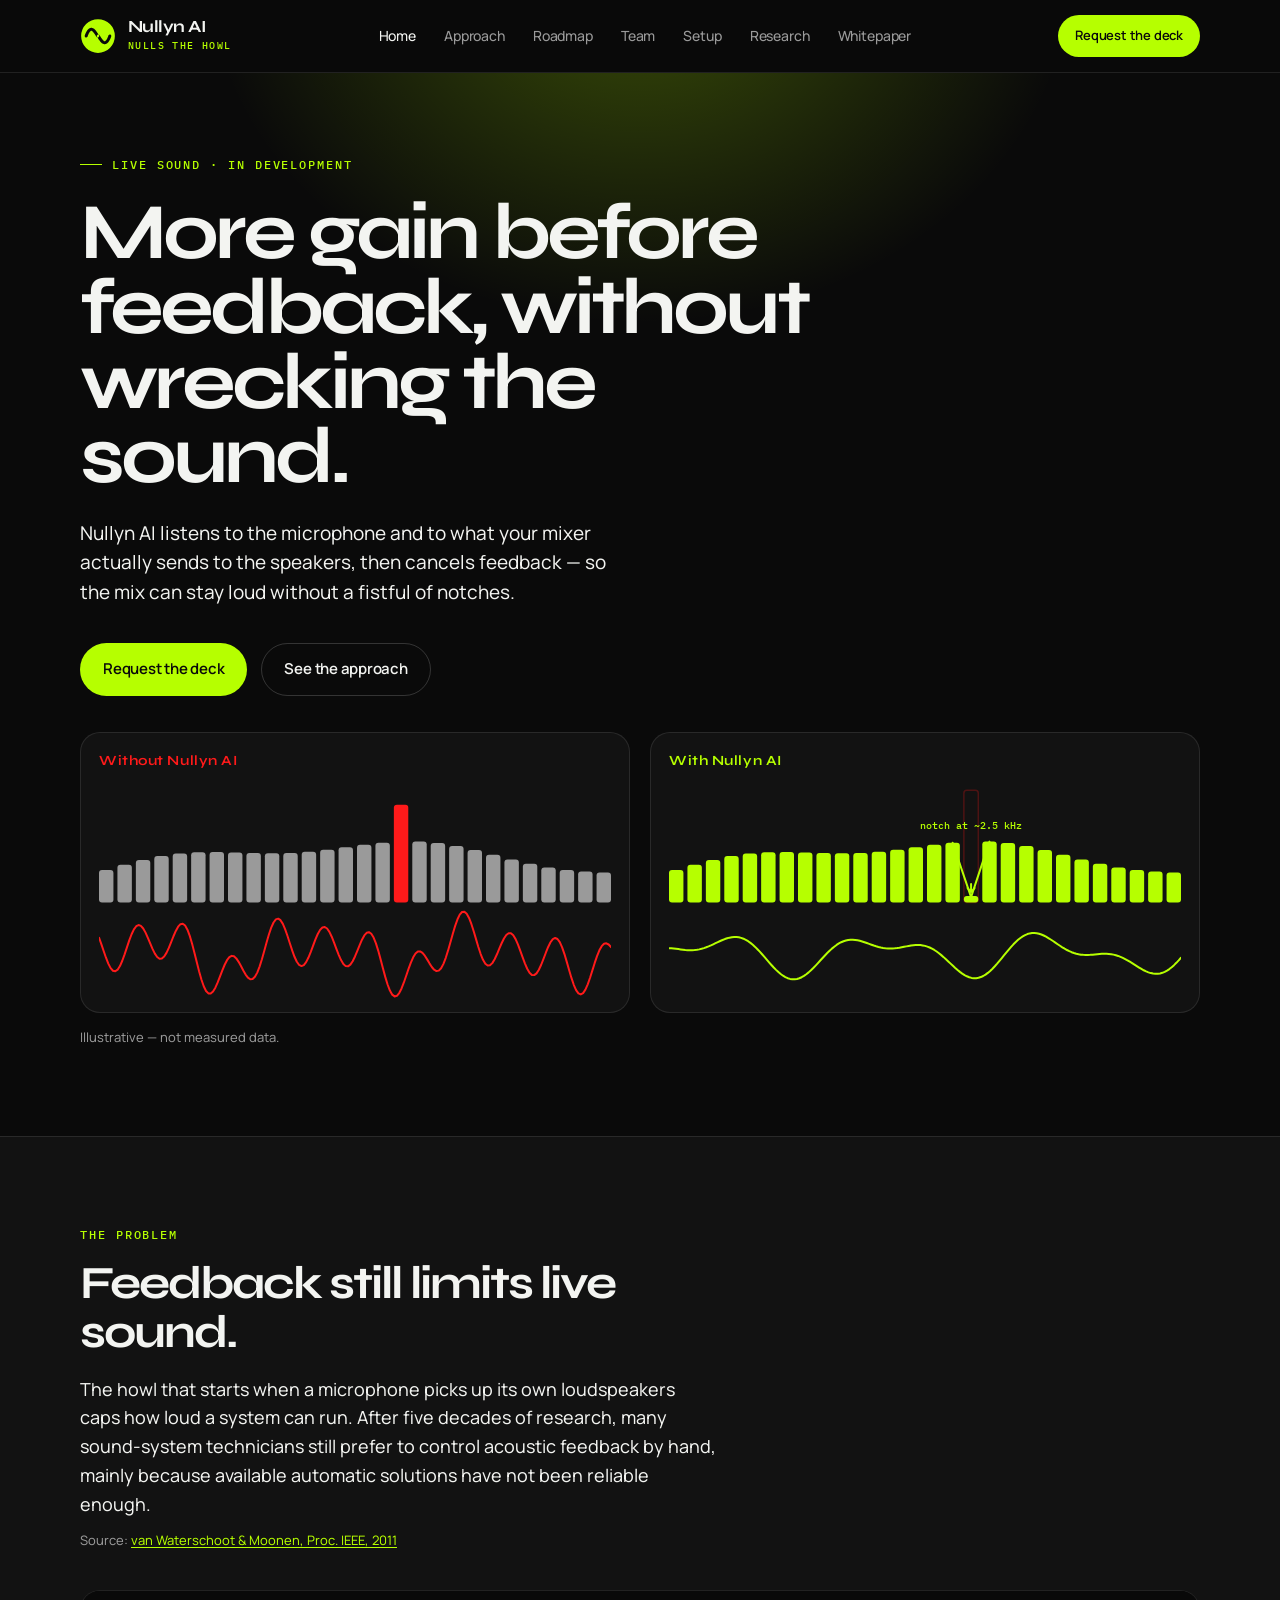
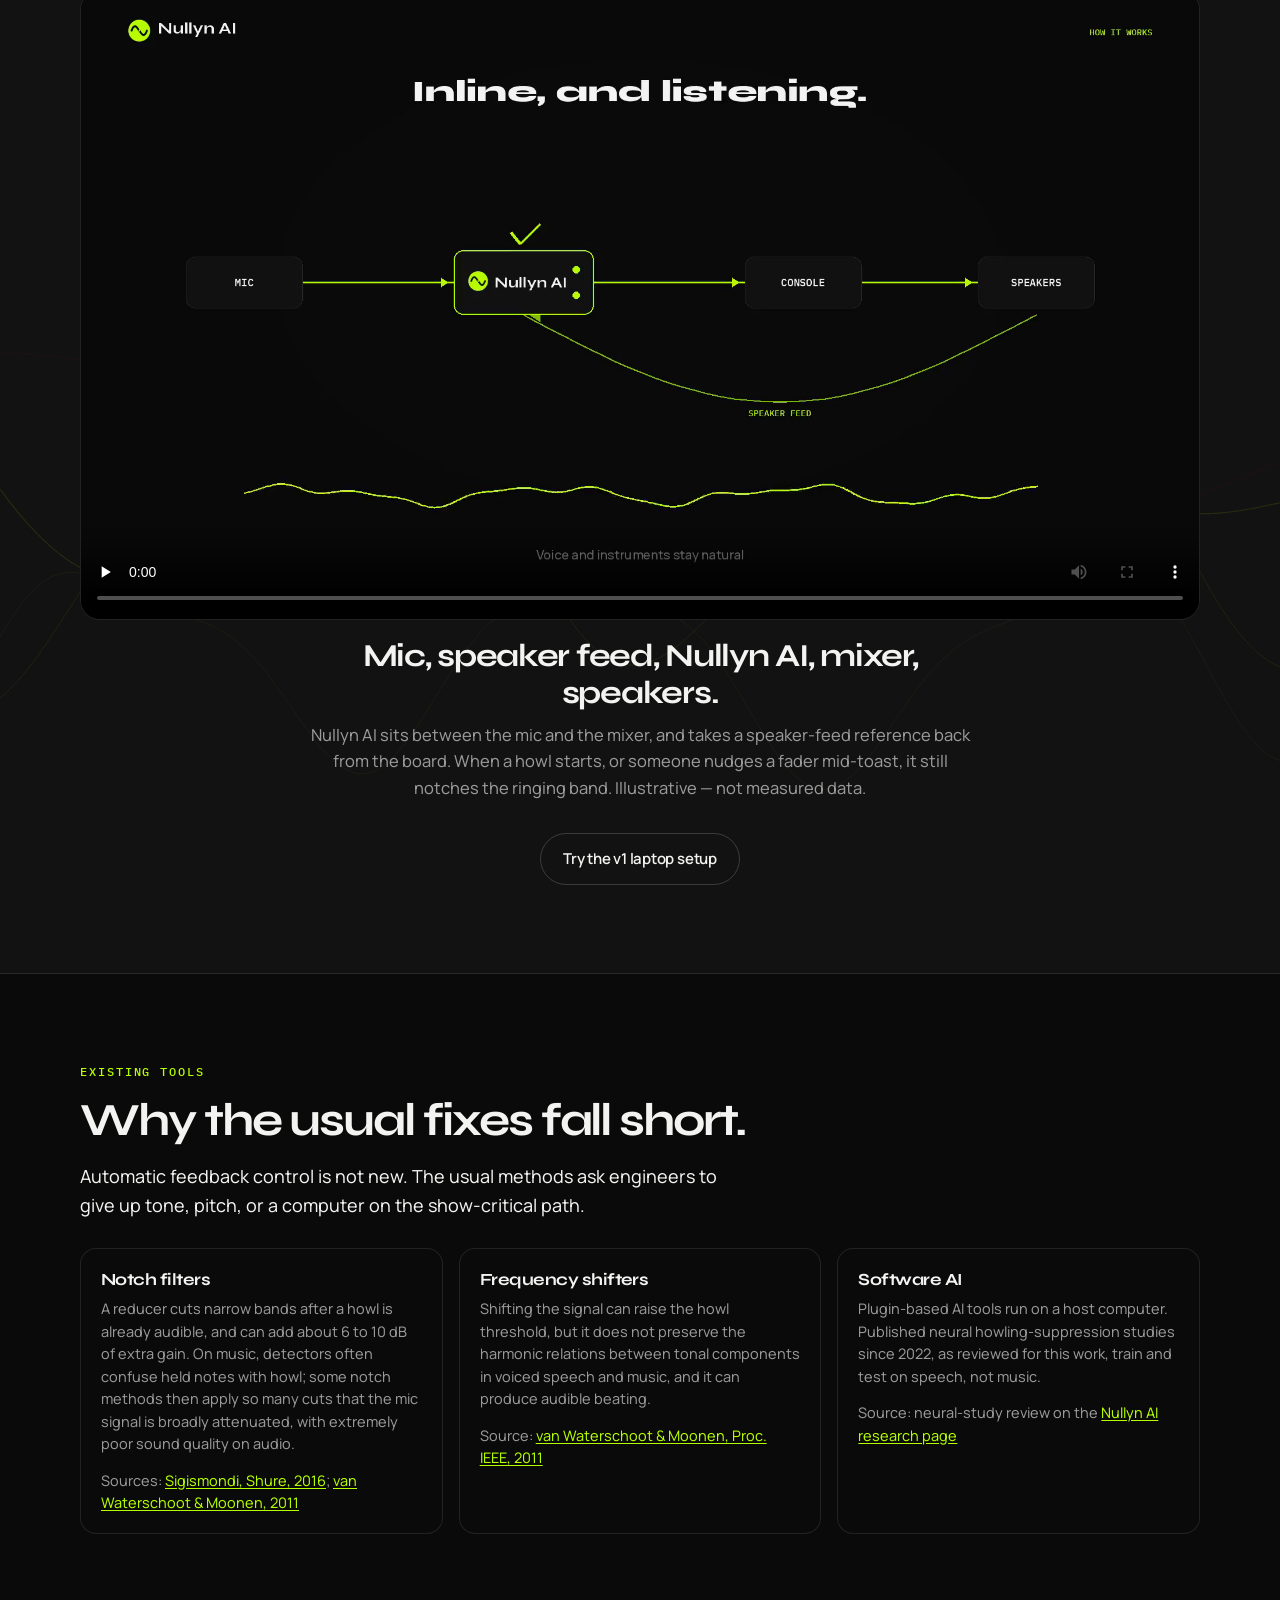
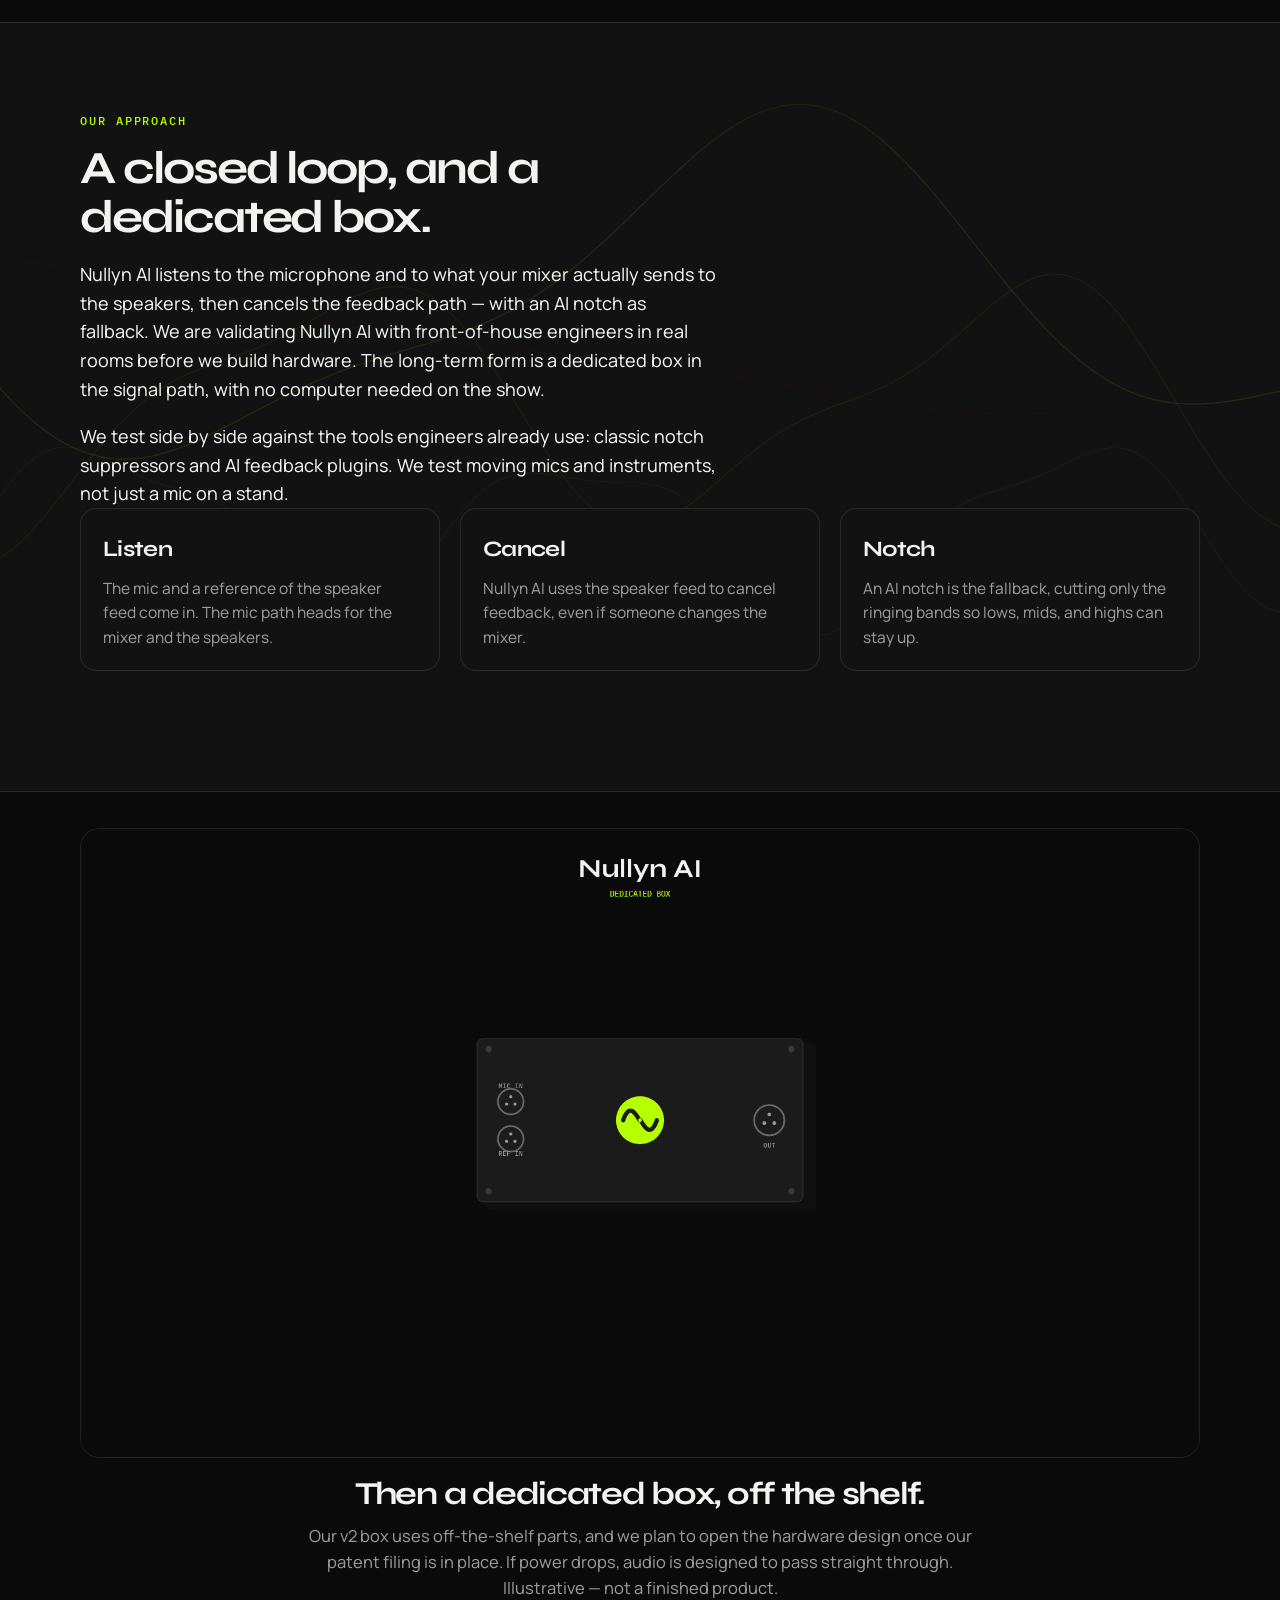
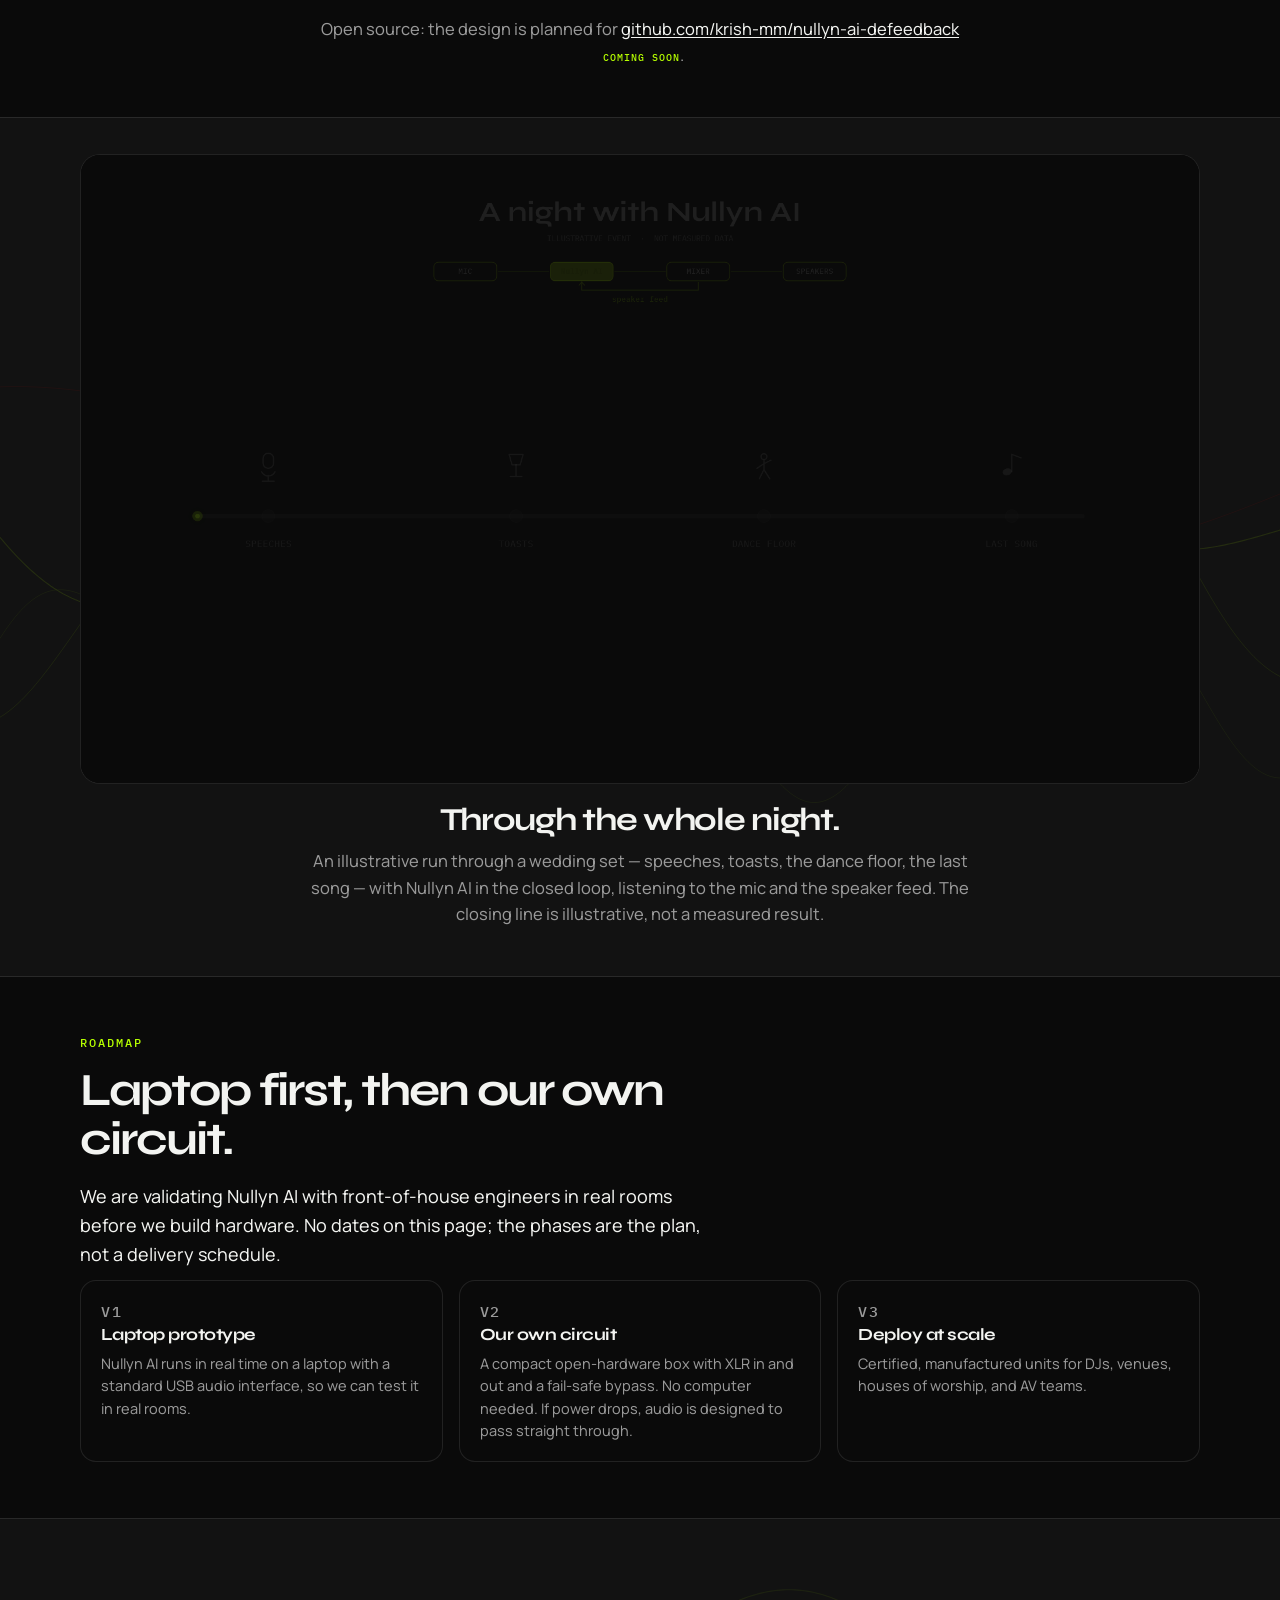
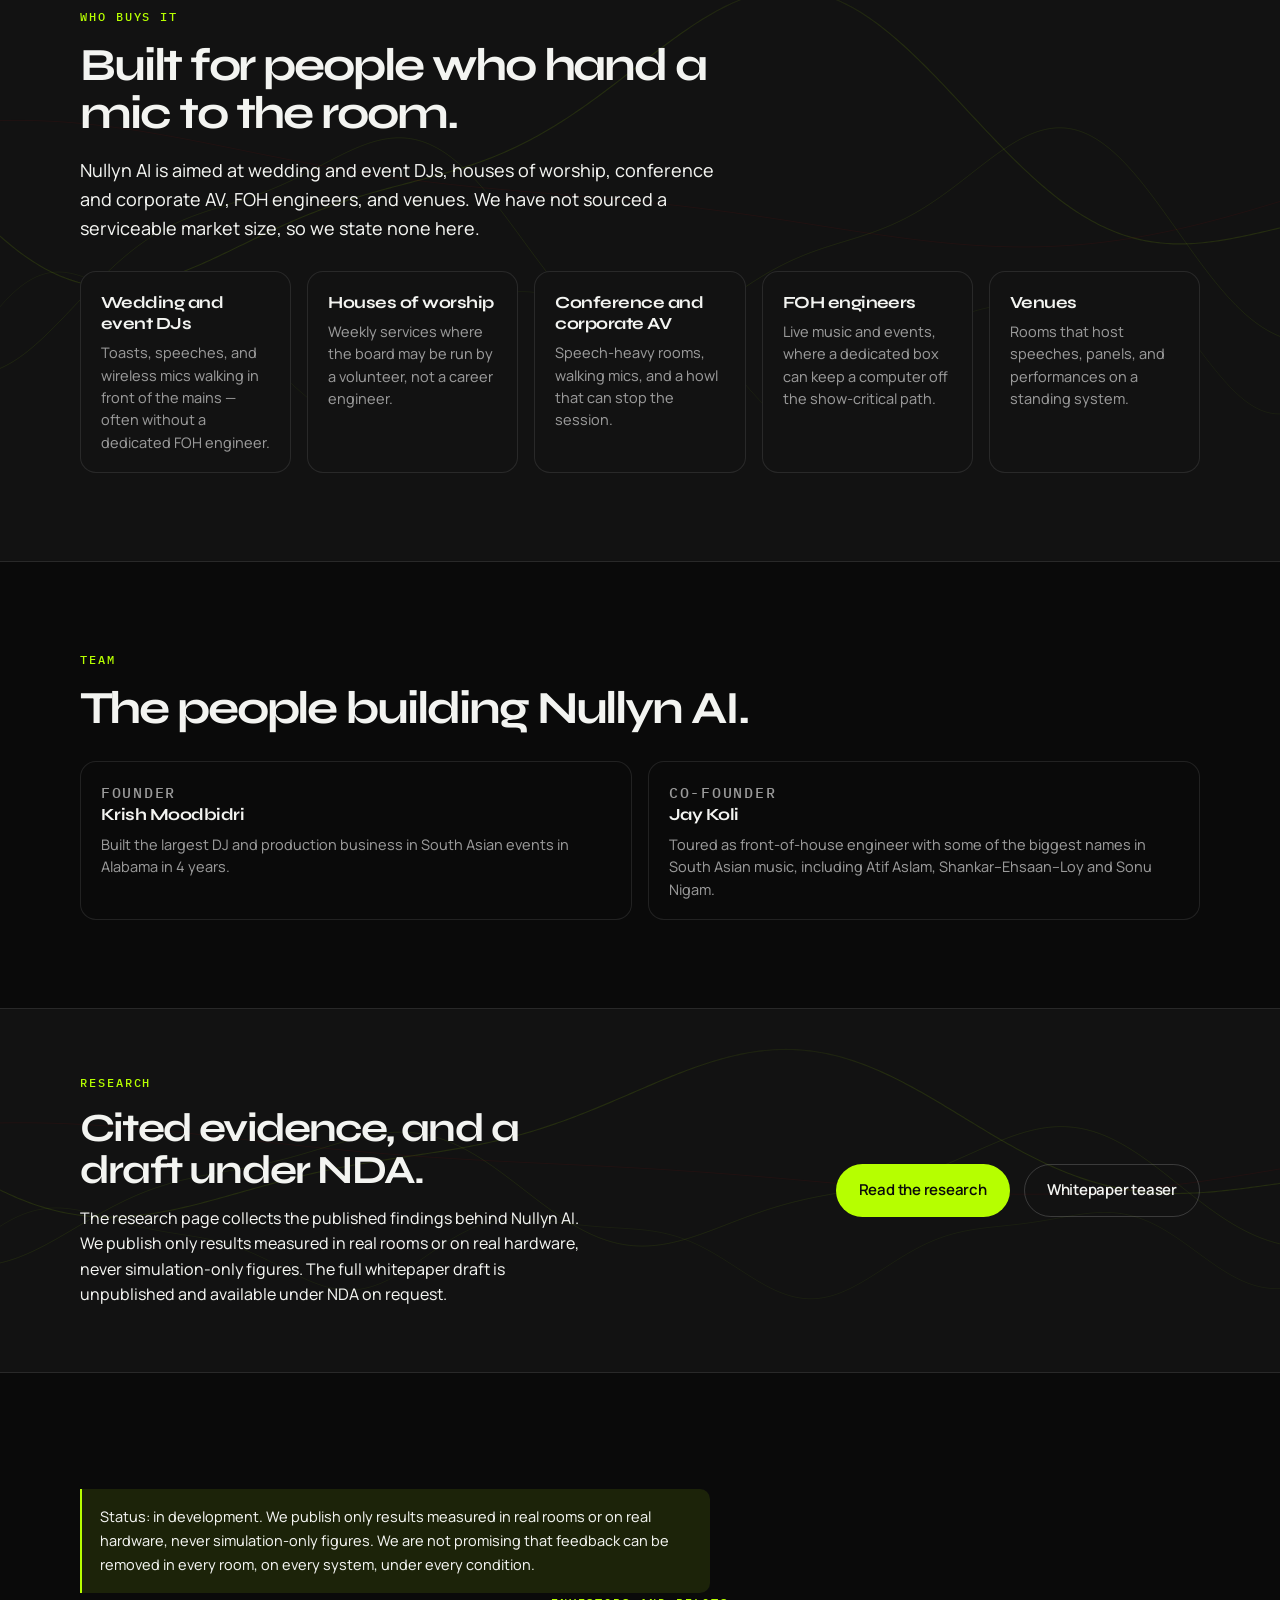
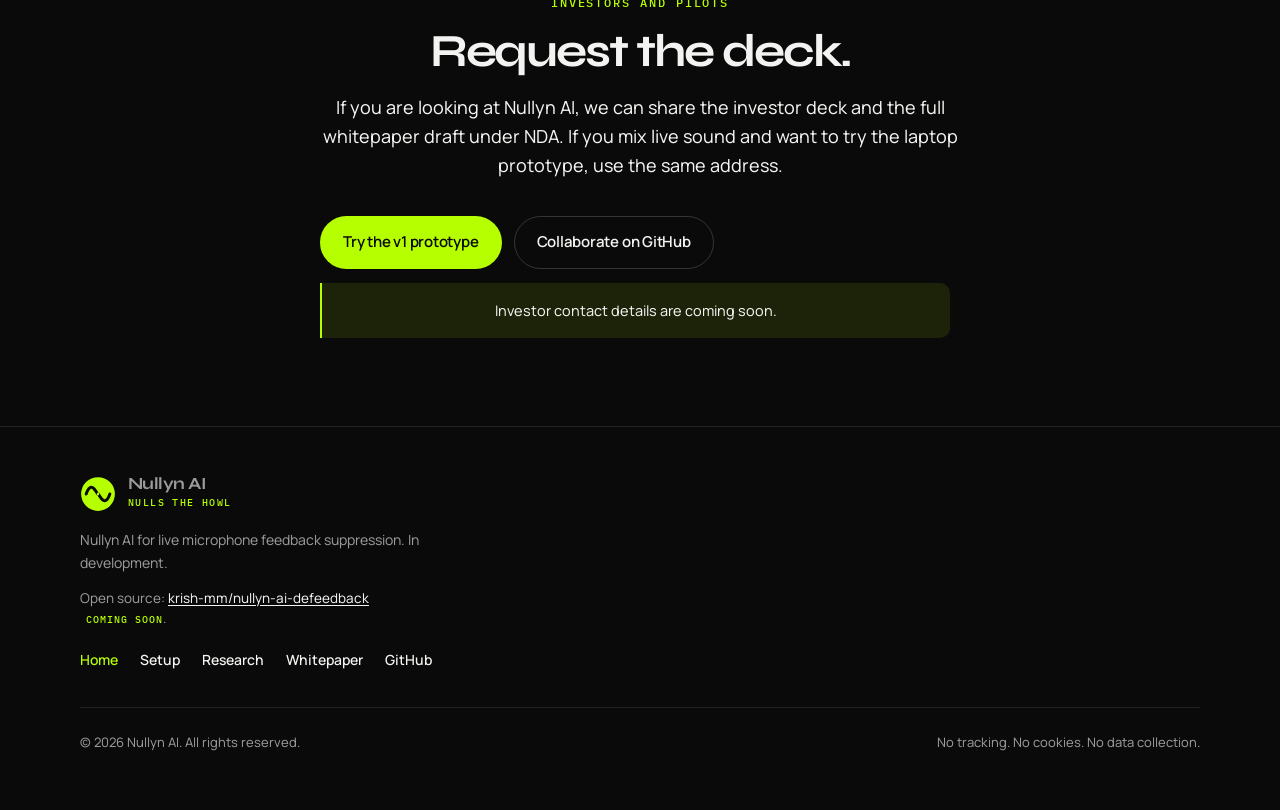
==== commit d69d3b06: "Add waveform backgrounds on gray sections and move the explainer into Problem. Raised (section.alt) " ====
--- a/index.html
+++ b/index.html
@@ -305,20 +305,6 @@
     }
     .cite a { color: var(--muted); text-decoration: underline; text-underline-offset: 2px; }
 
-    .hiw-stage {
-      margin-top: 48px;
-      border: 1px solid var(--line);
-      border-radius: 20px;
-      overflow: hidden;
-      background: var(--bg);
-      aspect-ratio: 16 / 9;
-    }
-    .hiw-stage canvas {
-      width: 100%;
-      height: auto;
-      display: block;
-      vertical-align: top;
-    }
     .note {
       margin-top: 28px;
       padding: 16px 18px;
@@ -611,8 +597,8 @@
     .loop-sim-note strong { font-family: var(--font-display); letter-spacing: -0.02em; }
     @media (max-width: 900px) {
       .story { padding: 28px 0 36px; }
-      .story-stage, .hiw-stage { width: 100%; max-width: 100%; }
-      .story-stage canvas, .story-stage video, .hiw-stage canvas { width: 100%; height: auto; max-width: 100%; }
+      .story-stage { width: 100%; max-width: 100%; }
+      .story-stage canvas, .story-stage video { width: 100%; height: auto; max-width: 100%; }
       .backed-strip .strip-inner { flex-direction: column; align-items: flex-start; }
       .how-steps, .sim-headlines, .place-grid, .who-grid, .field-steps, .roadmap-steps, .loop-notes, .shortfall-grid, .market-grid, .team-grid { grid-template-columns: 1fr; }
       .story-copy { text-align: left; }
@@ -622,8 +608,6 @@
       h1 { font-size: clamp(32px, 9vw, 76px); line-height: 1.08; }
       .btn { min-height: 44px; font-size: 16px; padding: 12px 20px; }
       .explainer canvas { height: 180px; max-width: 100%; }
-      .hiw-stage { width: 100%; max-width: 100%; }
-      .hiw-stage canvas { width: 100%; height: auto; max-width: 100%; }
       .note { font-size: 16px; }
     }
 
@@ -635,6 +619,7 @@
     #problem .section-intro, #shortfalls .section-intro, #market .section-intro, #approach .section-intro {
       margin-bottom: 0;
     }
+    #problem .story-stage { margin-top: 40px; }
     .section-intro.tight { margin-top: 14px; font-size: 16px; max-width: 52ch; }
     .shortfall-grid, .market-grid, .team-grid {
       list-style: none;
@@ -770,66 +755,13 @@
       </div>
     </section>
 
-    <section class="alt" id="problem">
+    <section class="alt" id="problem" data-wave>
       <div class="wrap">
         <p class="kicker">The problem</p>
         <h2>Feedback still limits live sound.</h2>
         <p class="section-intro">The howl that starts when a microphone picks up its own loudspeakers caps how loud a system can run. After five decades of research, many sound-system technicians still prefer to control acoustic feedback by hand, mainly because available automatic solutions have not been reliable enough.</p>
         <p class="srcs">Source: <a href="https://doi.org/10.1109/JPROC.2010.2090998" rel="noopener noreferrer">van Waterschoot &amp; Moonen, Proc. IEEE, 2011</a></p>
-      </div>
-    </section>
-
-    <section id="shortfalls">
-      <div class="wrap">
-        <p class="kicker">Existing tools</p>
-        <h2>Why the usual fixes fall short.</h2>
-        <p class="section-intro">Automatic feedback control is not new. The usual methods ask engineers to give up tone, pitch, or a computer on the show-critical path.</p>
-        <ul class="shortfall-grid">
-          <li>
-            <h3>Notch filters</h3>
-            <p>A reducer cuts narrow bands after a howl is already audible, and can add about 6 to 10&nbsp;dB of extra gain. On music, detectors often confuse held notes with howl; some notch methods then apply so many cuts that the mic signal is broadly attenuated, with extremely poor sound quality on audio.</p>
-            <p class="srcs">Sources: <a href="https://content-files.shure.com/Pubs/asp-selection-and-operation-of-audio-signal-processors/us_pro_audiosignalprocessor_ea.pdf" rel="noopener noreferrer">Sigismondi, Shure, 2016</a>; <a href="https://doi.org/10.1109/JPROC.2010.2090998" rel="noopener noreferrer">van Waterschoot &amp; Moonen, 2011</a></p>
-          </li>
-          <li>
-            <h3>Frequency shifters</h3>
-            <p>Shifting the signal can raise the howl threshold, but it does not preserve the harmonic relations between tonal components in voiced speech and music, and it can produce audible beating.</p>
-            <p class="srcs">Source: <a href="https://doi.org/10.1109/JPROC.2010.2090998" rel="noopener noreferrer">van Waterschoot &amp; Moonen, Proc. IEEE, 2011</a></p>
-          </li>
-          <li>
-            <h3>Software AI</h3>
-            <p>Plugin-based AI tools run on a host computer. Published neural howling-suppression studies since 2022, as reviewed for this work, train and test on speech, not music.</p>
-            <p class="srcs">Source: neural-study review on the <a href="/research/#neural">Nullyn AI research page</a></p>
-          </li>
-        </ul>
-      </div>
-    </section>
-
-    <section class="alt" id="approach">
-      <div class="wrap">
-        <p class="kicker">Our approach</p>
-        <h2>A closed loop, and a dedicated box.</h2>
-        <p class="section-intro">Nullyn AI listens to the microphone and to what your mixer actually sends to the speakers, then cancels the feedback path &mdash; with an AI notch as fallback. We are validating Nullyn AI with front-of-house engineers in real rooms before we build hardware. The long-term form is a dedicated box in the signal path, with no computer needed on the show.</p>
-        <p class="section-intro">We test side by side against the tools engineers already use: classic notch suppressors and AI feedback plugins. We test moving mics and instruments, not just a mic on a stand.</p>
-        <ol class="how-steps">
-          <li>
-            <h3>Listen</h3>
-            <p>The mic and a reference of the speaker feed come in. The mic path heads for the mixer and the speakers.</p>
-          </li>
-          <li>
-            <h3>Cancel</h3>
-            <p>Nullyn AI uses the speaker feed to cancel feedback, even if someone changes the mixer.</p>
-          </li>
-          <li>
-            <h3>Notch</h3>
-            <p>An AI notch is the fallback, cutting only the ringing bands so lows, mids, and highs can stay up.</p>
-          </li>
-        </ol>
-      </div>
-    </section>
-
-    <section class="story" id="how">
-      <div class="wrap">
-        <div class="story-stage" id="hiw-stage">
+        <div class="story-stage" id="how">
           <video
             controls
             playsinline
@@ -852,15 +784,51 @@
       </div>
     </section>
 
-    <section class="alt story" id="gain">
+    <section id="shortfalls">
       <div class="wrap">
-        <div class="story-stage">
-          <canvas id="anim-gain" width="1920" height="1080" aria-label="Illustrative animation: without Nullyn AI, raising the mic level lets a howl take off; with Nullyn AI listening to the mic and a speaker-feed reference, only the runaway band is notched. Not measured data."></canvas>
-        </div>
-        <div class="story-copy">
-          <h2>A surgical notch, not a fader pull.</h2>
-          <p>Without Nullyn AI, pushing the mic fader lets a howl take off. With Nullyn AI listening to the mic and a speaker-feed reference, cancellation comes first and a narrow notch is the fallback &mdash; lows, mids, and highs stay up. Illustrative &mdash; not measured data.</p>
-        </div>
+        <p class="kicker">Existing tools</p>
+        <h2>Why the usual fixes fall short.</h2>
+        <p class="section-intro">Automatic feedback control is not new. The usual methods ask engineers to give up tone, pitch, or a computer on the show-critical path.</p>
+        <ul class="shortfall-grid">
+          <li>
+            <h3>Notch filters</h3>
+            <p>A reducer cuts narrow bands after a howl is already audible, and can add about 6 to 10&nbsp;dB of extra gain. On music, detectors often confuse held notes with howl; some notch methods then apply so many cuts that the mic signal is broadly attenuated, with extremely poor sound quality on audio.</p>
+            <p class="srcs">Sources: <a href="https://content-files.shure.com/Pubs/asp-selection-and-operation-of-audio-signal-processors/us_pro_audiosignalprocessor_ea.pdf" rel="noopener noreferrer">Sigismondi, Shure, 2016</a>; <a href="https://doi.org/10.1109/JPROC.2010.2090998" rel="noopener noreferrer">van Waterschoot &amp; Moonen, 2011</a></p>
+          </li>
+          <li>
+            <h3>Frequency shifters</h3>
+            <p>Shifting the signal can raise the howl threshold, but it does not preserve the harmonic relations between tonal components in voiced speech and music, and it can produce audible beating.</p>
+            <p class="srcs">Source: <a href="https://doi.org/10.1109/JPROC.2010.2090998" rel="noopener noreferrer">van Waterschoot &amp; Moonen, Proc. IEEE, 2011</a></p>
+          </li>
+          <li>
+            <h3>Software AI</h3>
+            <p>Plugin-based AI tools run on a host computer. Published neural howling-suppression studies since 2022, as reviewed for this work, train and test on speech, not music.</p>
+            <p class="srcs">Source: neural-study review on the <a href="/research/#neural">Nullyn AI research page</a></p>
+          </li>
+        </ul>
+      </div>
+    </section>
+
+    <section class="alt" id="approach" data-wave>
+      <div class="wrap">
+        <p class="kicker">Our approach</p>
+        <h2>A closed loop, and a dedicated box.</h2>
+        <p class="section-intro">Nullyn AI listens to the microphone and to what your mixer actually sends to the speakers, then cancels the feedback path &mdash; with an AI notch as fallback. We are validating Nullyn AI with front-of-house engineers in real rooms before we build hardware. The long-term form is a dedicated box in the signal path, with no computer needed on the show.</p>
+        <p class="section-intro">We test side by side against the tools engineers already use: classic notch suppressors and AI feedback plugins. We test moving mics and instruments, not just a mic on a stand.</p>
+        <ol class="how-steps">
+          <li>
+            <h3>Listen</h3>
+            <p>The mic and a reference of the speaker feed come in. The mic path heads for the mixer and the speakers.</p>
+          </li>
+          <li>
+            <h3>Cancel</h3>
+            <p>Nullyn AI uses the speaker feed to cancel feedback, even if someone changes the mixer.</p>
+          </li>
+          <li>
+            <h3>Notch</h3>
+            <p>An AI notch is the fallback, cutting only the ringing bands so lows, mids, and highs can stay up.</p>
+          </li>
+        </ol>
       </div>
     </section>
 
@@ -877,7 +845,7 @@
       </div>
     </section>
 
-    <section class="alt story" id="night">
+    <section class="alt story" id="night" data-wave>
       <div class="wrap">
         <div class="story-stage">
           <canvas id="anim-night" width="1920" height="1080" aria-label="Illustrative timeline of a wedding or event night: speeches, toasts, dance floor, last song. Nullyn AI stays in the closed loop — mic plus speaker feed — and howl-risk moments appear as red pins caught with a green notch. The line 'zero howls reached the crowd' is illustrative, not measured data."></canvas>
@@ -914,7 +882,7 @@
       </div>
     </section>
 
-    <section class="alt" id="market">
+    <section class="alt" id="market" data-wave>
       <div class="wrap">
         <p class="kicker">Who buys it</p>
         <h2>Built for people who hand a mic to the room.</h2>
@@ -963,7 +931,7 @@
       </div>
     </section>
 
-    <section class="alt backed-strip" id="research">
+    <section class="alt backed-strip" id="research" data-wave>
       <div class="wrap">
         <div class="strip-inner">
           <div>
@@ -1025,7 +993,6 @@
     </div>
   </footer>
 
-  <script src="/media/how-it-works.js" defer></script>
   <script src="/media/story-anims.js" defer></script>
   <script>
     (function () {
@@ -1180,6 +1147,7 @@
       });
     })();
   </script>
+  <script src="/media/js/waveform-bg.js" defer></script>
   <script src="/site.js" defer></script>
 </body>
 </html>
--- a/site.css
+++ b/site.css
@@ -369,8 +369,6 @@
   overflow-wrap: anywhere;
 }
 .table-scroll { overflow-x: auto; -webkit-overflow-scrolling: touch; max-width: 100%; }
-
-#how { border-top: 1px solid var(--line); }
 
 @media (max-width: 900px) {
   .foot, .claims, .stats { grid-template-columns: 1fr; }
@@ -551,7 +549,8 @@
   font-size: inherit;
 }
 
-/* Video embeds (homepage How it works, /setup/) */
+/* Video embeds (homepage Problem section, /setup/) */
+#problem .story-stage { margin-top: 40px; }
 .story-stage video,
 .video-frame video {
   width: 100%;
@@ -769,3 +768,24 @@
   .copy-btn { position: static; margin: 10px 10px 0 auto; display: block; }
   .code-block { padding-top: 4px; }
 }
+
+/* Subtle waveform backgrounds on raised (gray) sections */
+[data-wave] {
+  position: relative;
+  overflow: hidden;
+  isolation: isolate;
+}
+[data-wave] > canvas[data-wave-canvas] {
+  position: absolute;
+  left: 0;
+  width: 100%;
+  pointer-events: none;
+  z-index: 0;
+  display: block;
+  -webkit-mask-image: linear-gradient(180deg, transparent 0%, #000 18%, #000 82%, transparent 100%);
+  mask-image: linear-gradient(180deg, transparent 0%, #000 18%, #000 82%, transparent 100%);
+}
+[data-wave] > *:not(canvas[data-wave-canvas]) {
+  position: relative;
+  z-index: 1;
+}
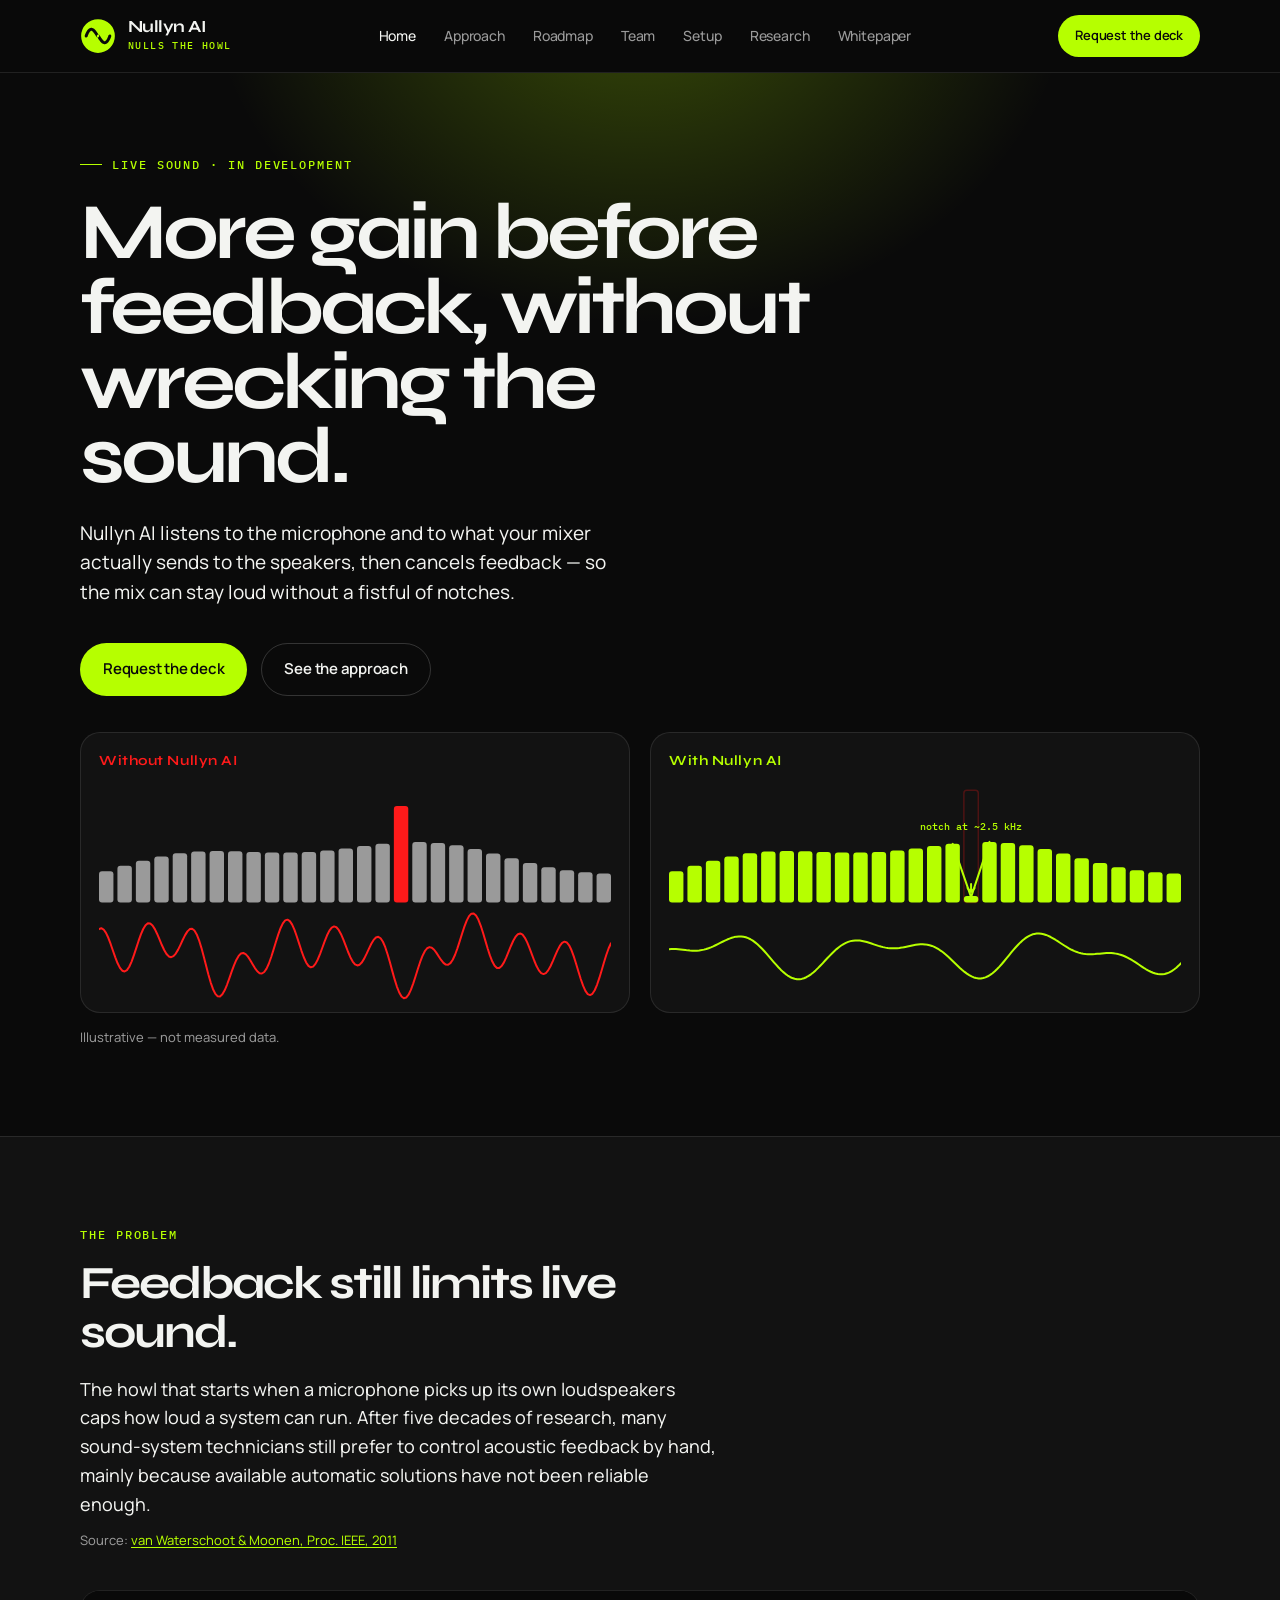
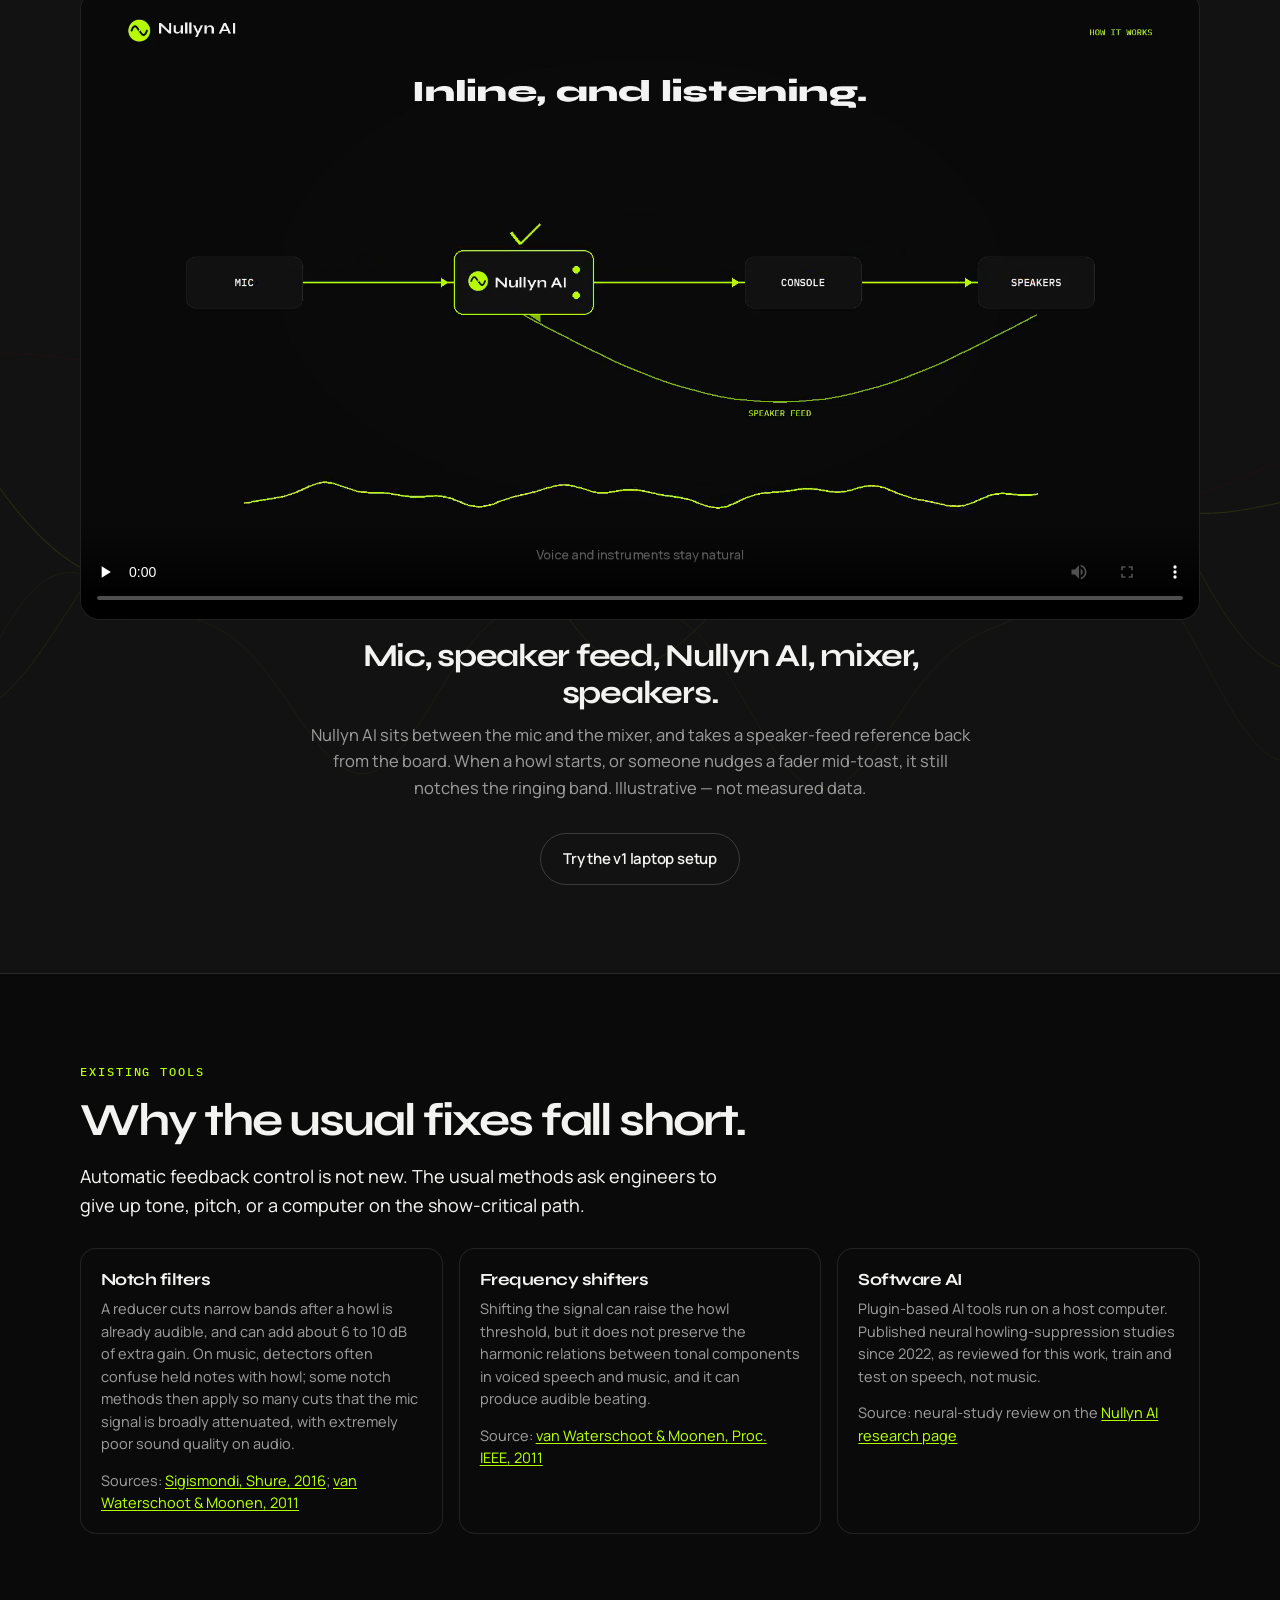
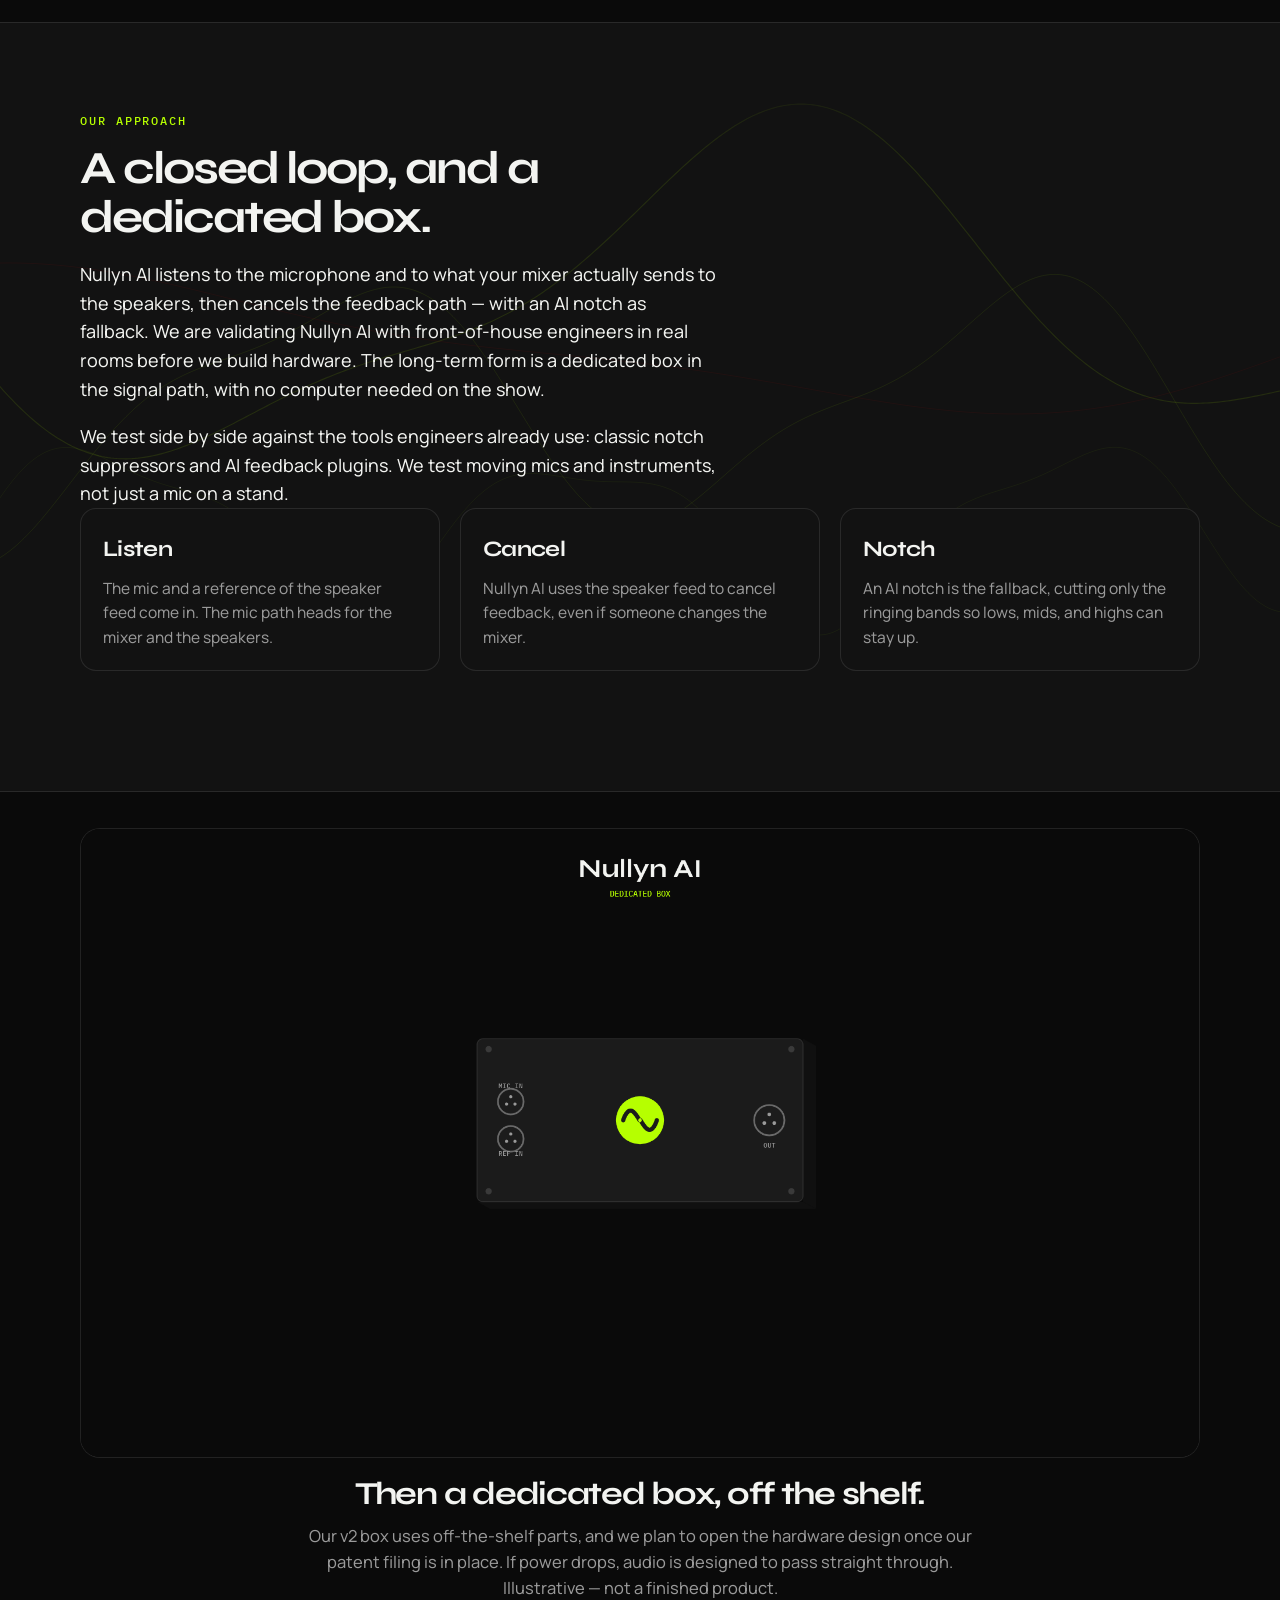
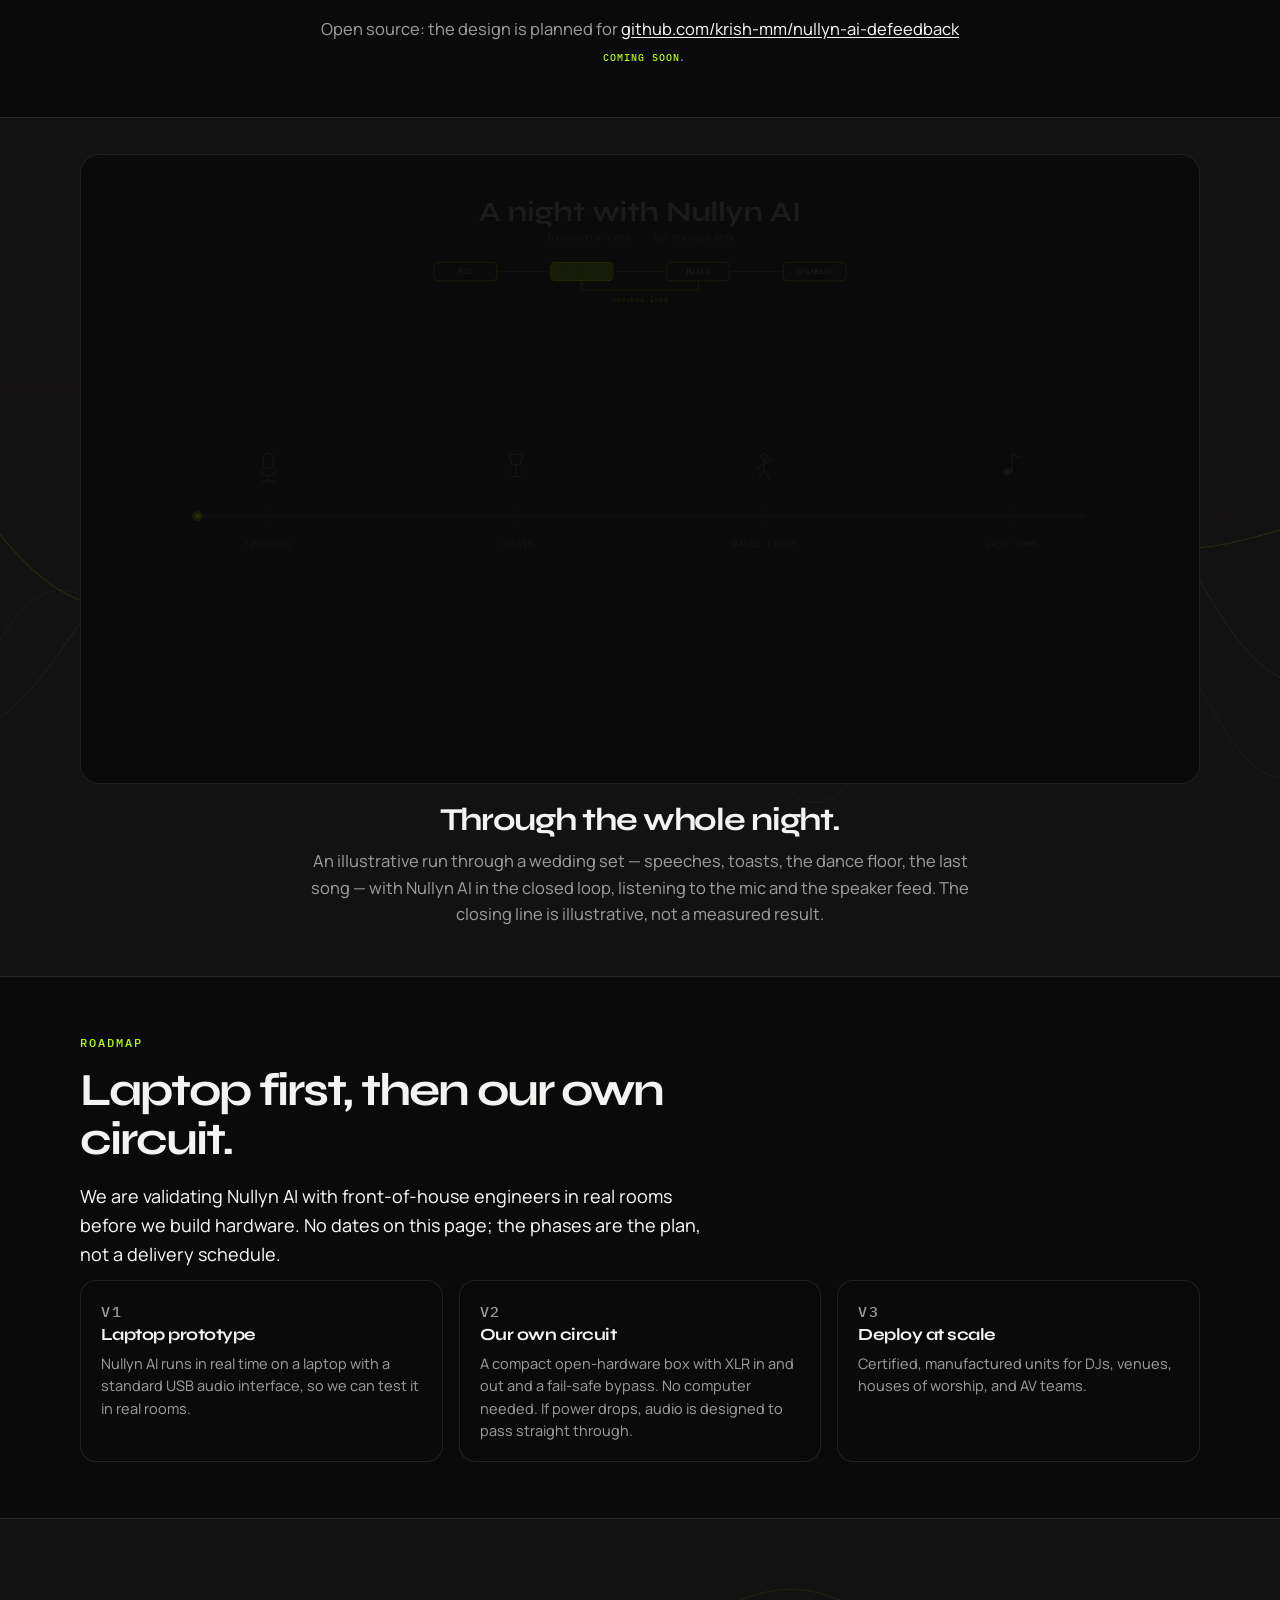
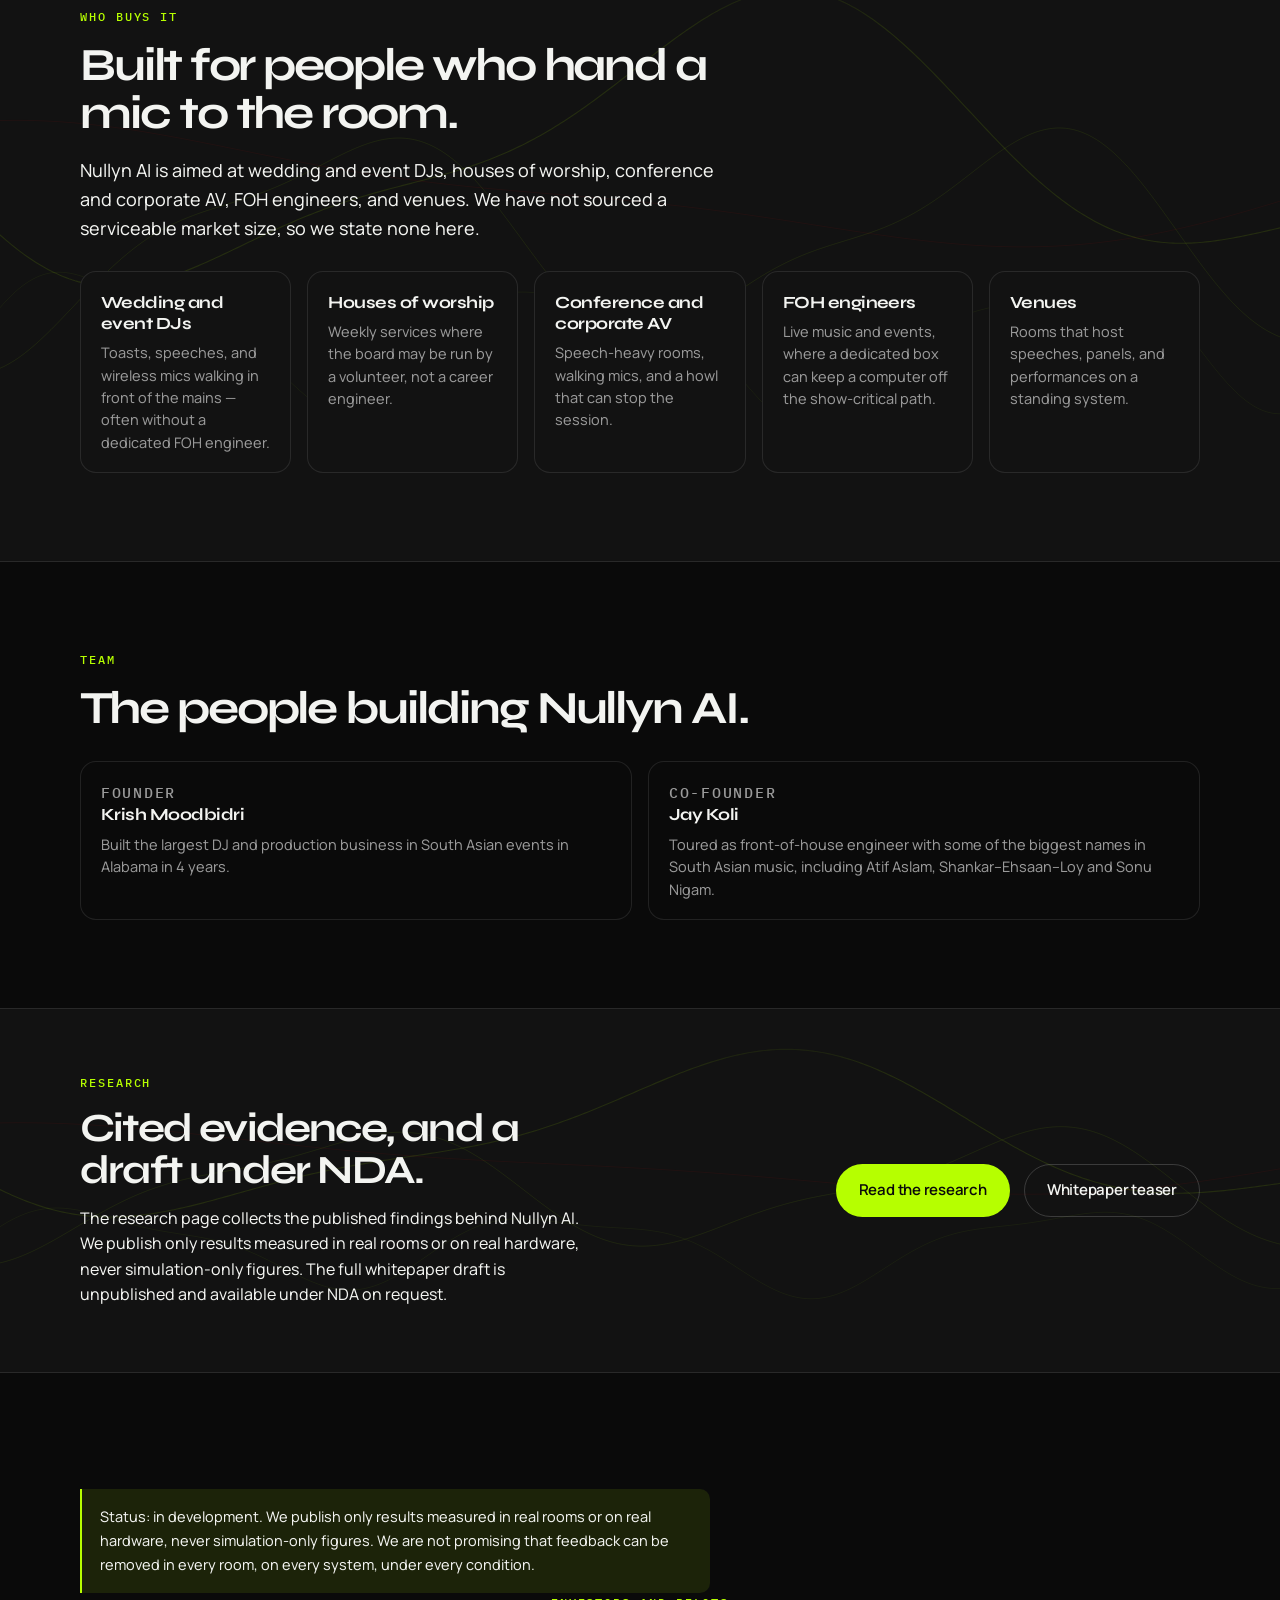
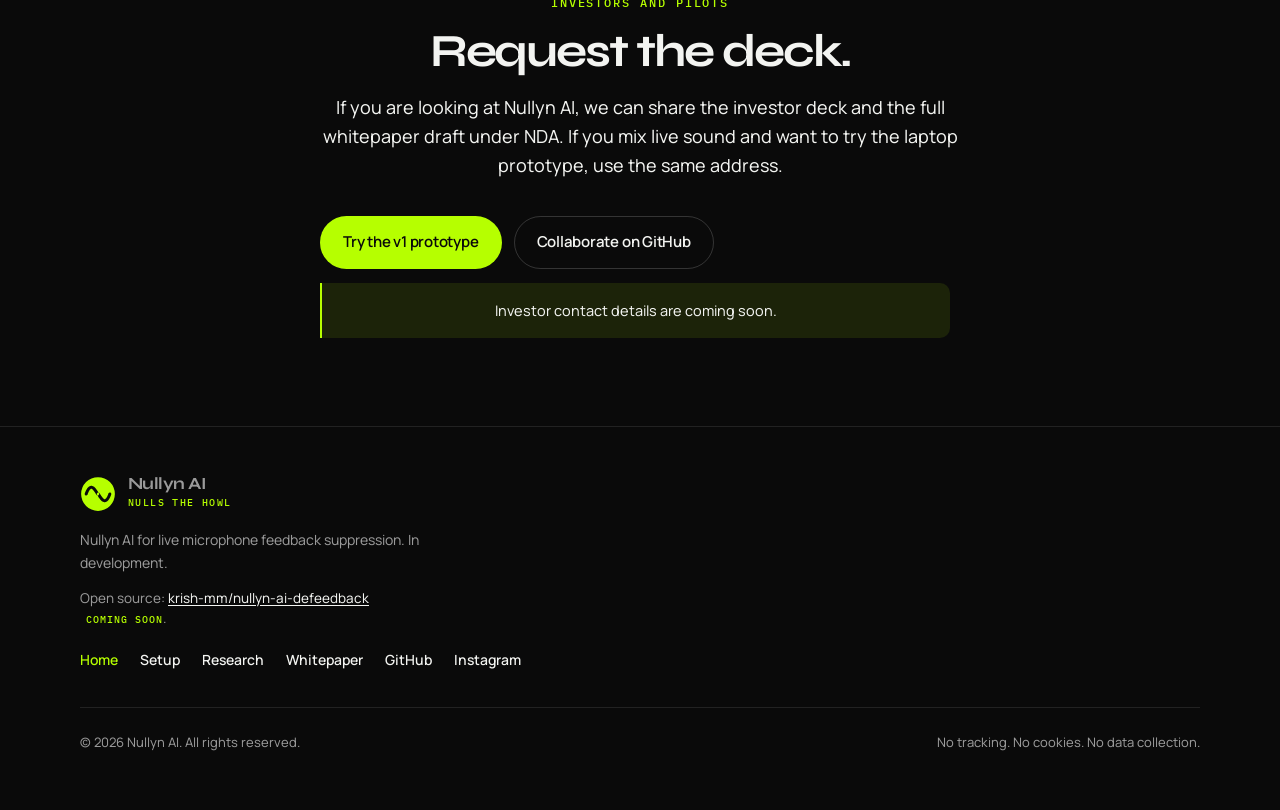
==== commit 5b39a11a: "Replace the site videos with the approved Bella voiceover and add Instagram to the footer. Ship the " ====
--- a/index.html
+++ b/index.html
@@ -983,6 +983,7 @@
             <a href="/research/">Research</a>
             <a href="/whitepaper/">Whitepaper</a>
             <a href="https://github.com/krish-mm/nullyn-ai-defeedback" rel="noopener noreferrer">GitHub</a>
+            <a href="https://www.instagram.com/nullyn.ai/" target="_blank" rel="noopener">Instagram</a>
           </nav>
         </div>
       </div>
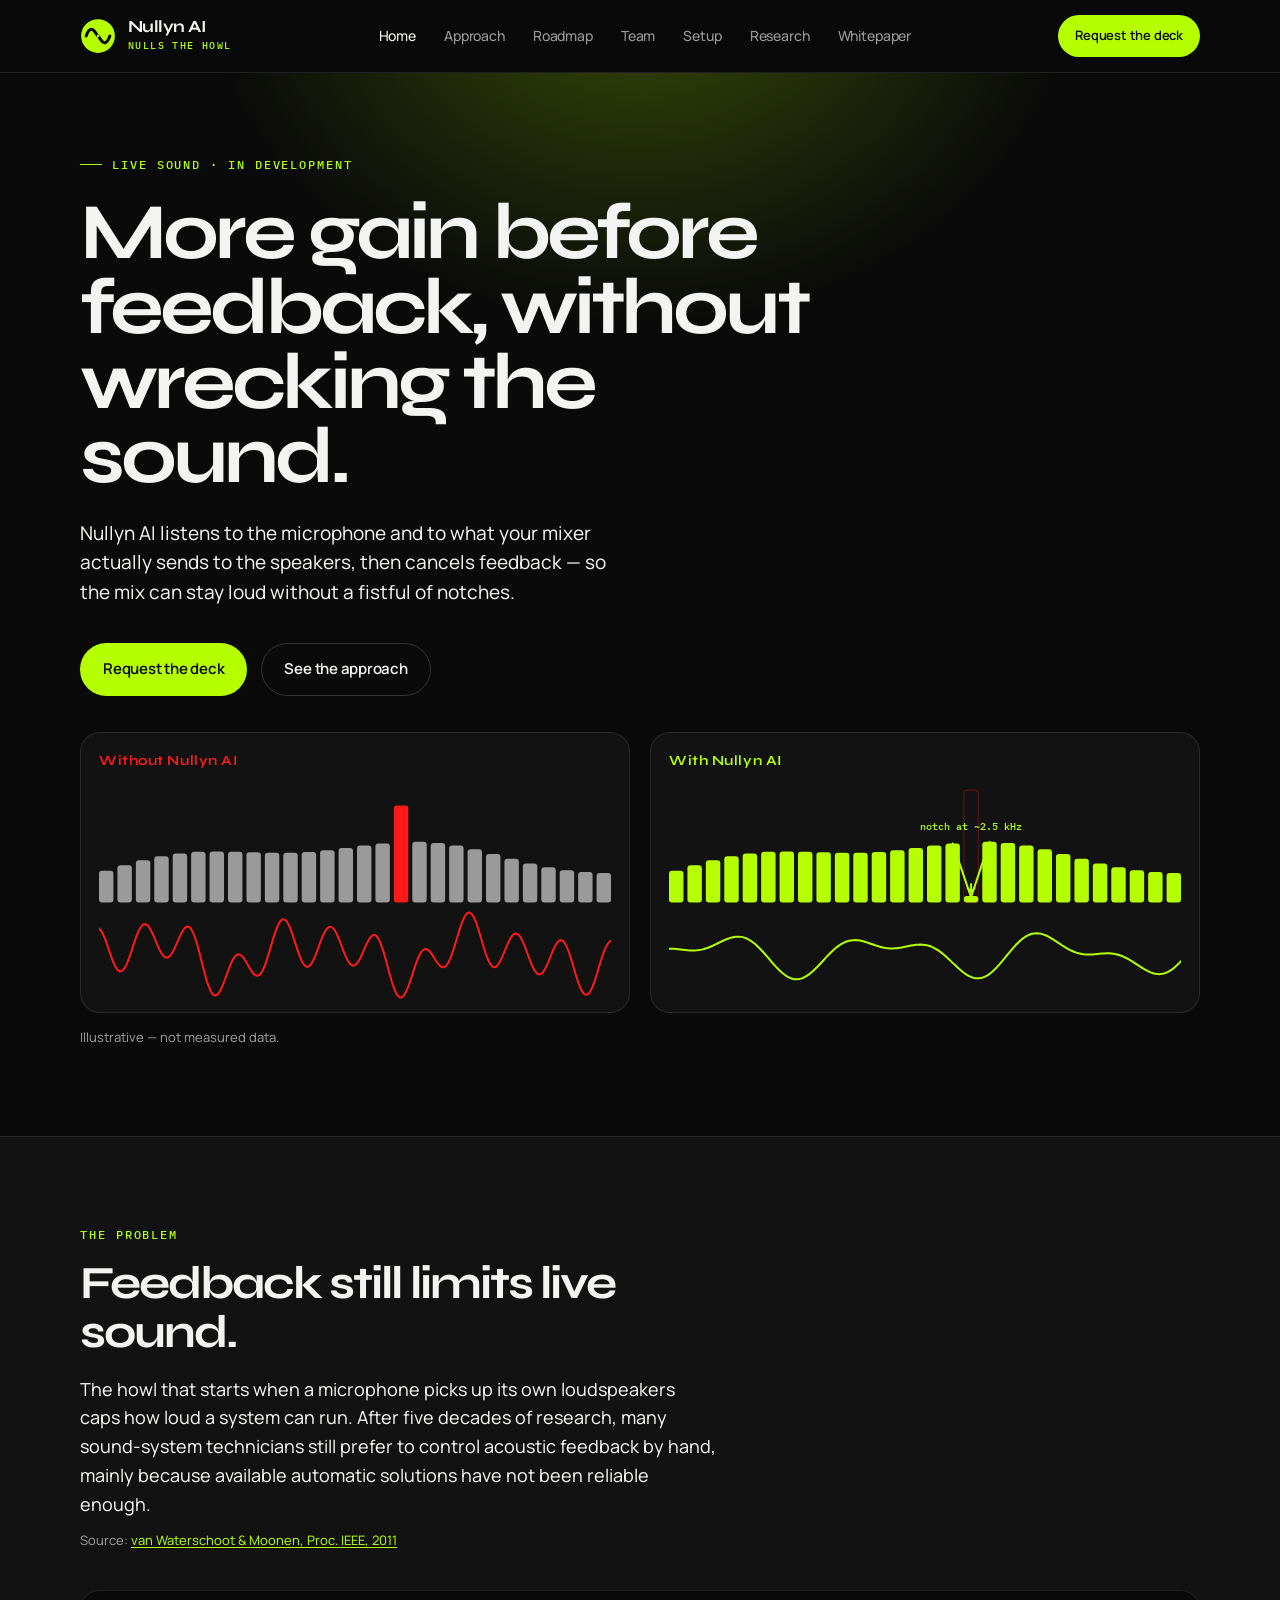
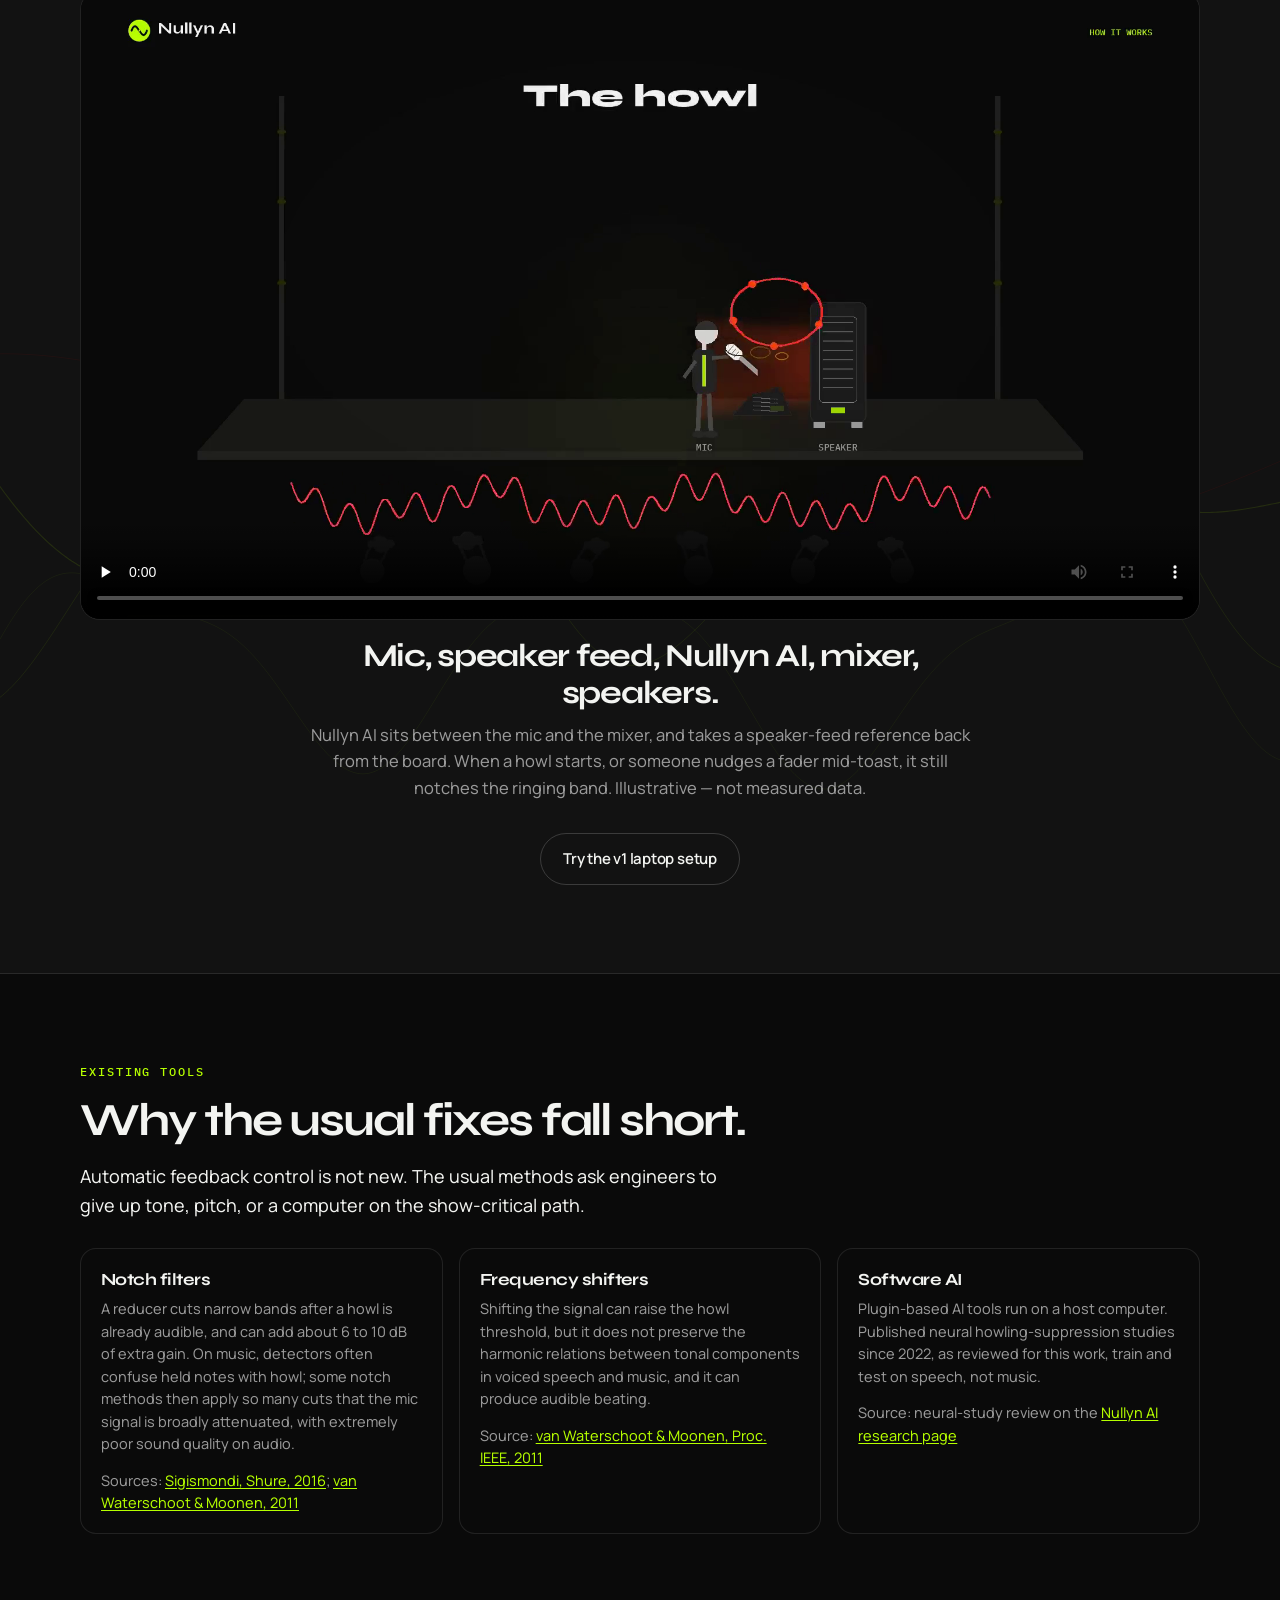
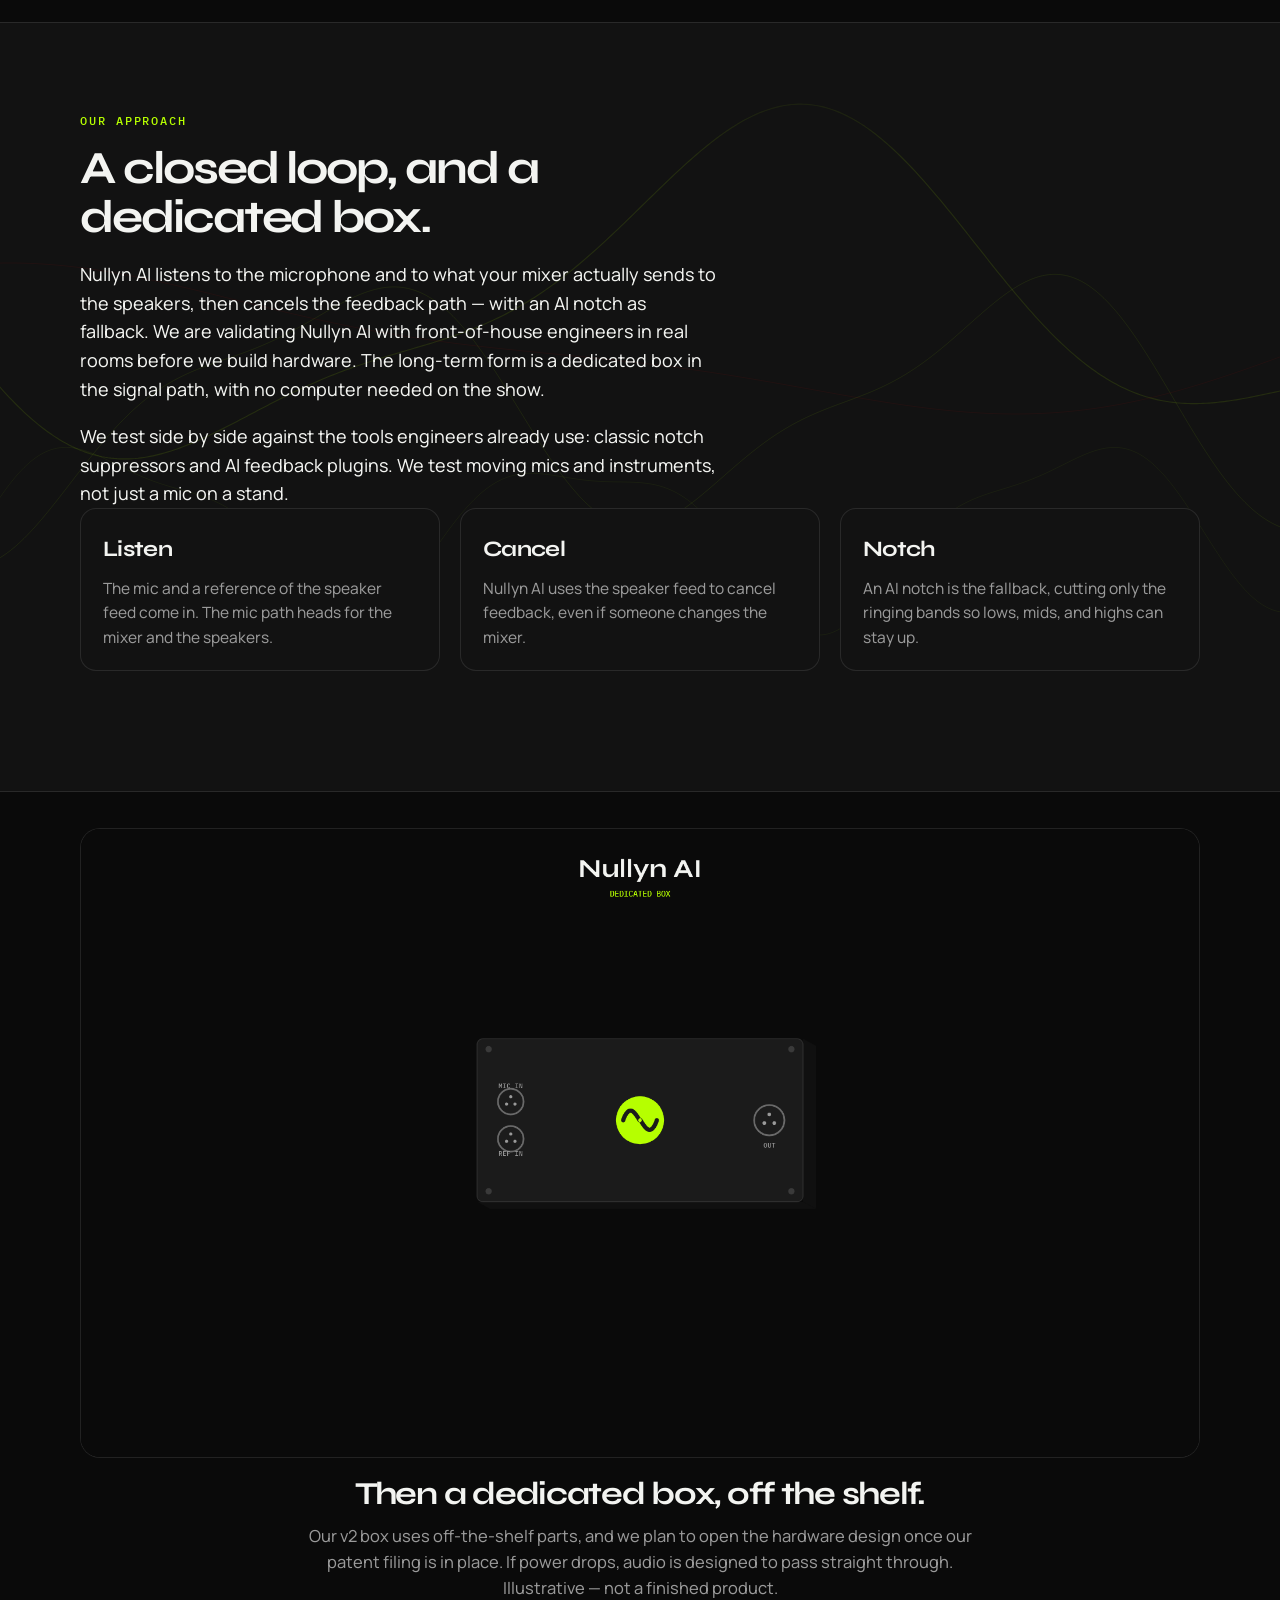
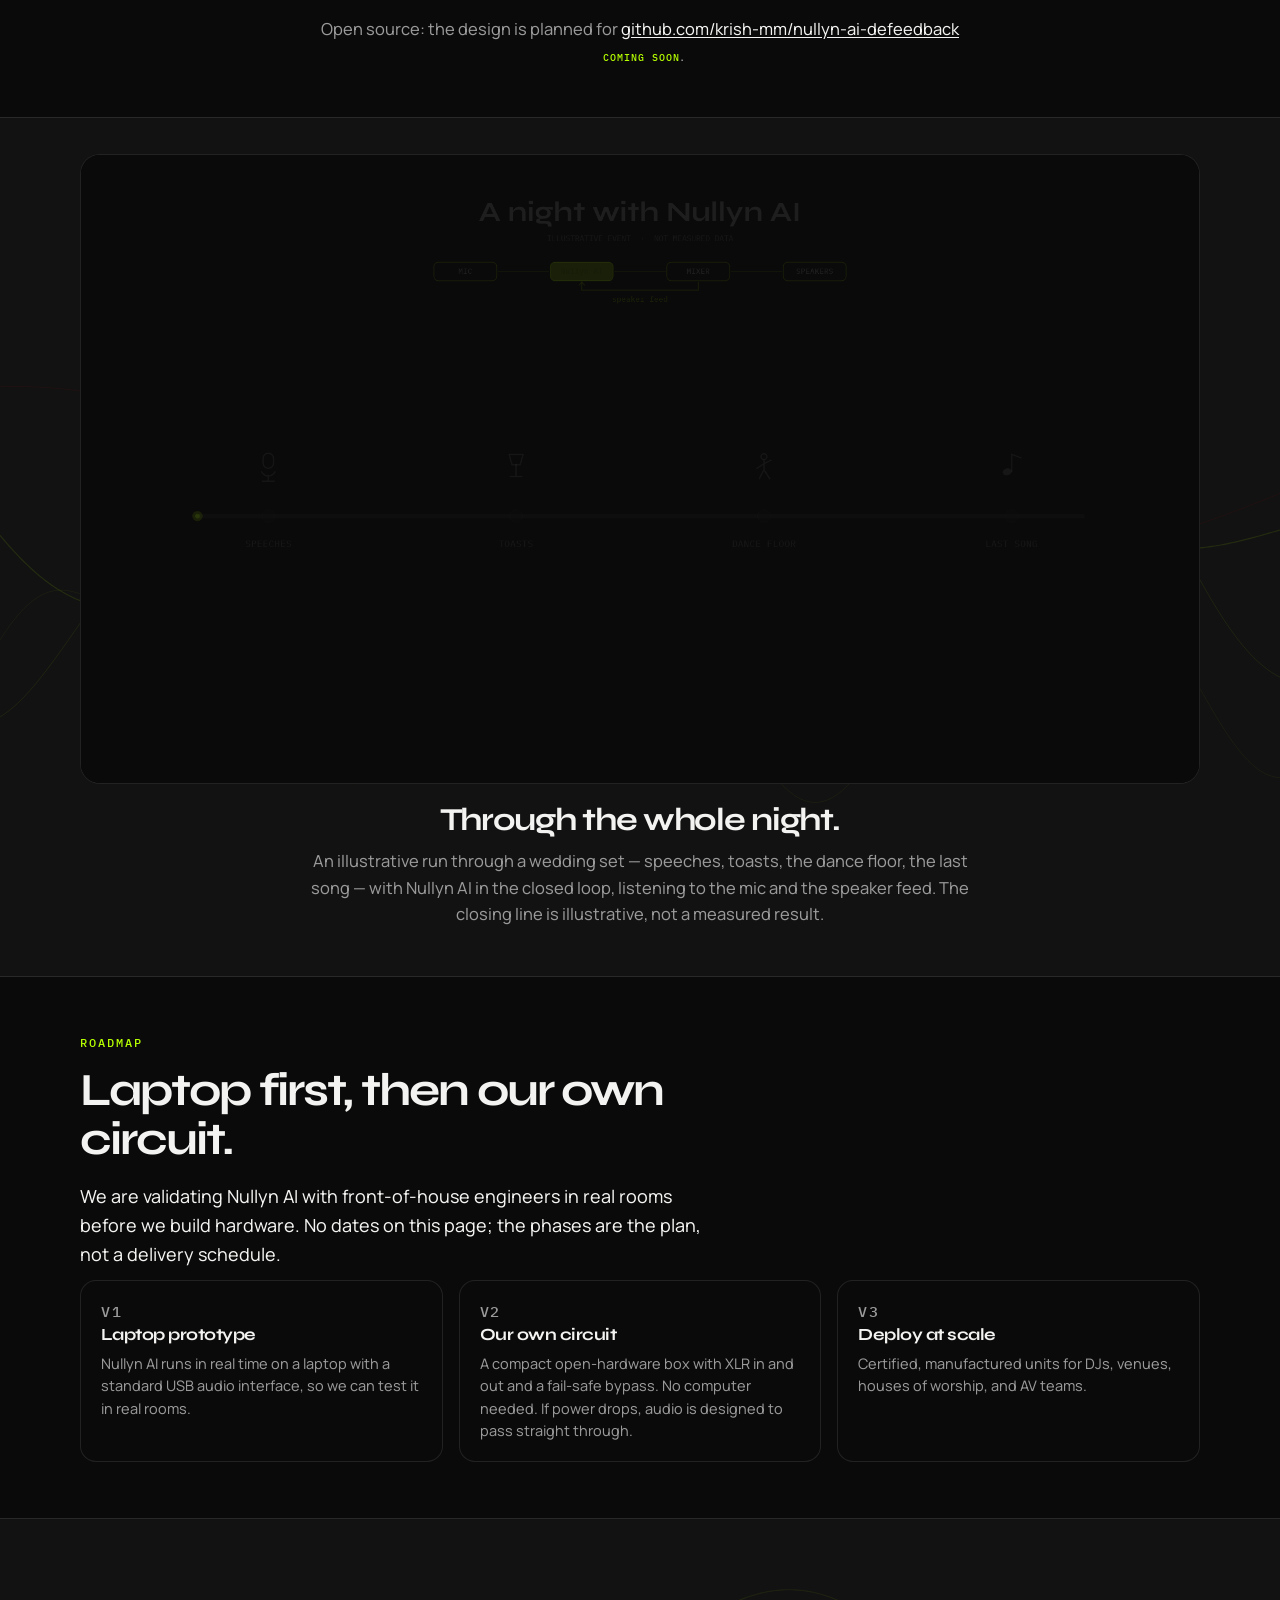
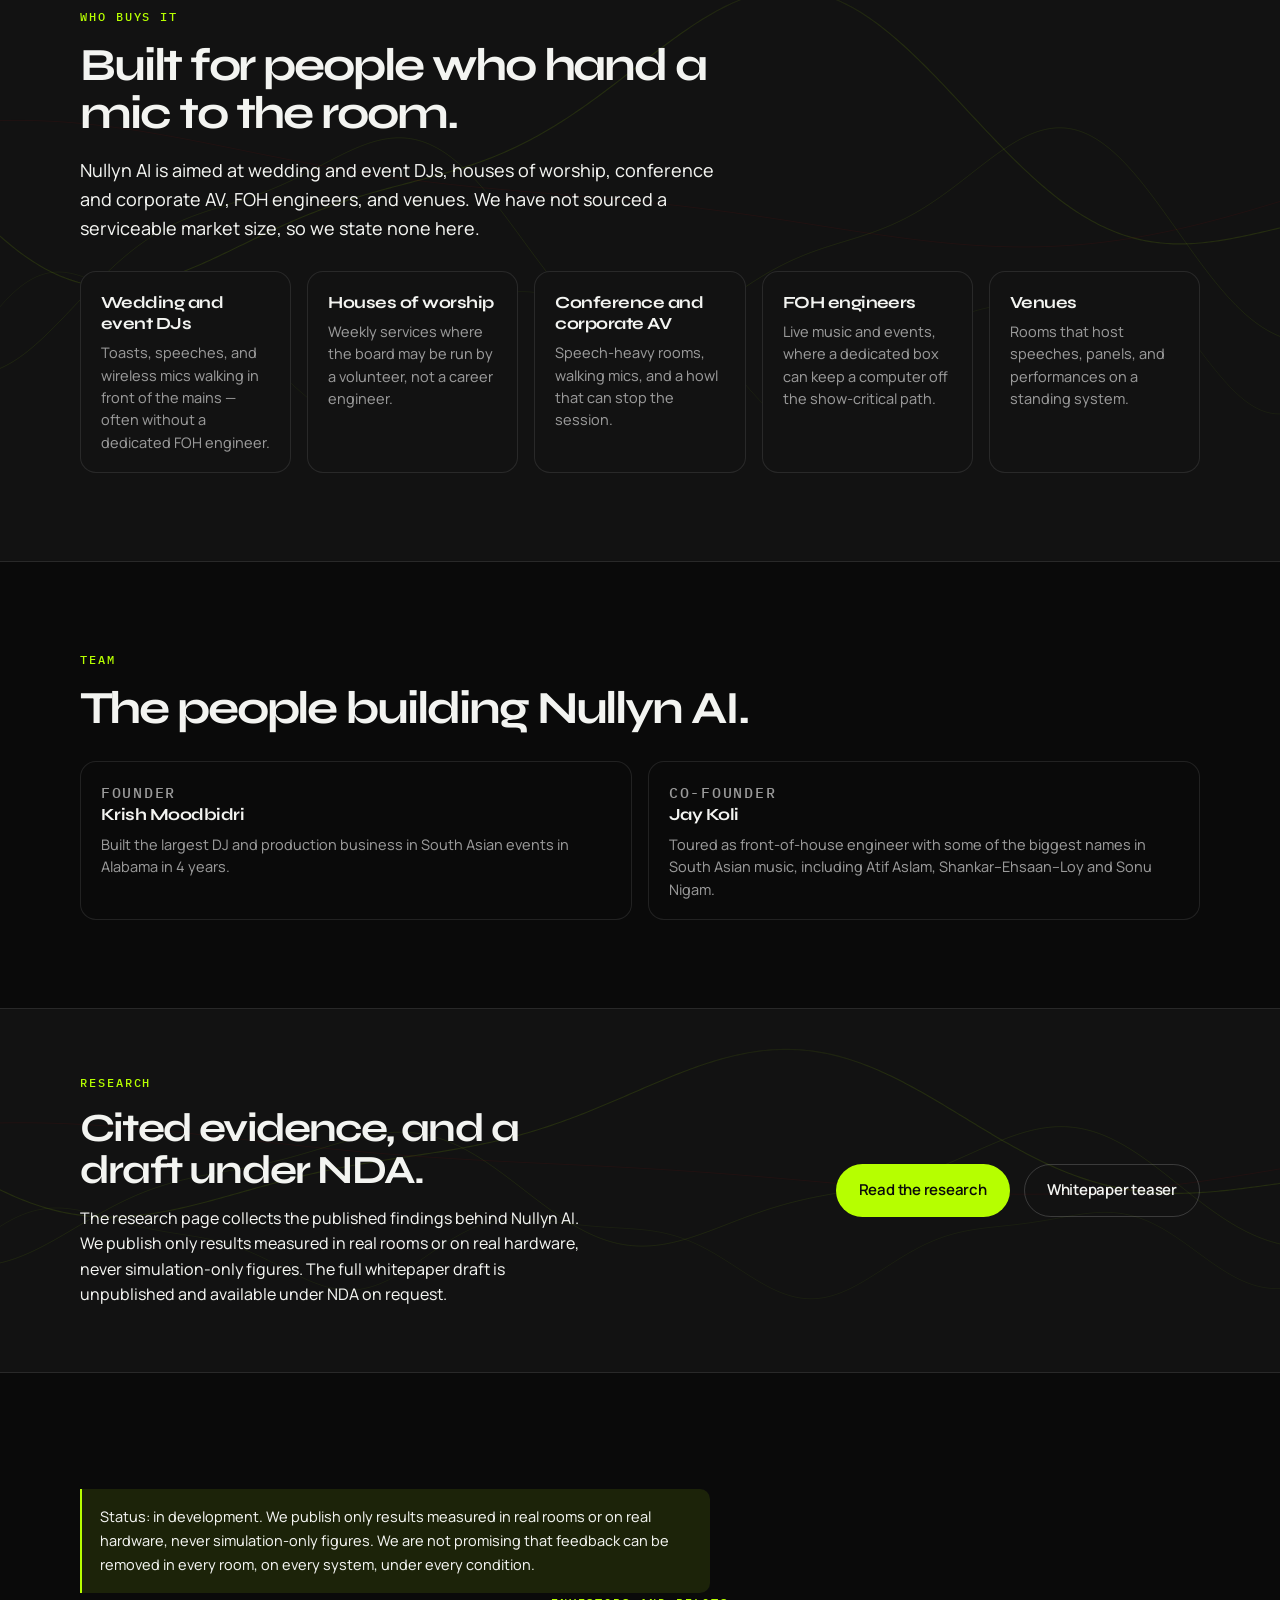
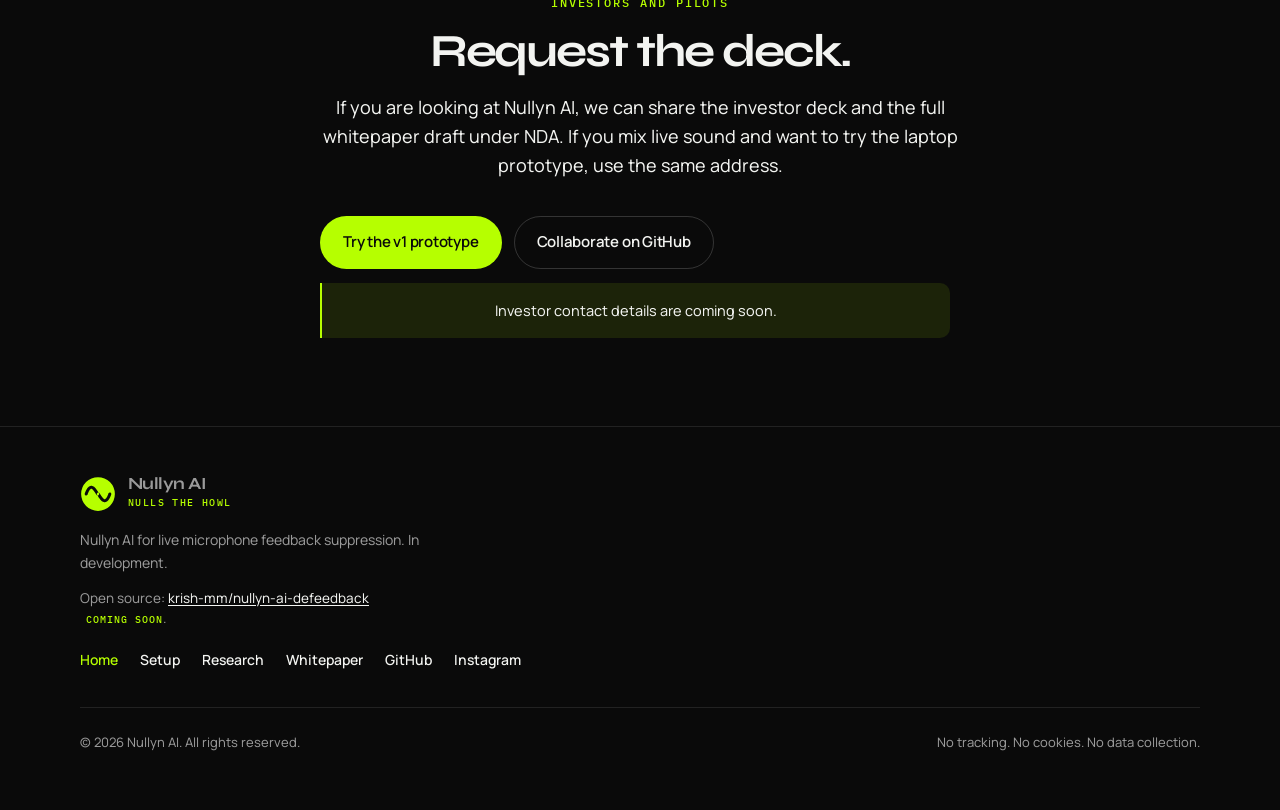
==== commit d2fc1388: "Replace the homepage explainer with the approved v3 storyline video. Copy the new how-it-works rende" ====
--- a/index.html
+++ b/index.html
@@ -769,7 +769,7 @@
             width="1920"
             height="1080"
             poster="/media/video/how-it-works-poster.png"
-            aria-label="Explainer: a microphone on stage picks up the speaker, the sound loops and becomes a howl, and Nullyn AI sits inline between the mic and the console, listening to the microphone and the speaker feed, to remove the loop before it rings. Then the v1 laptop, v2 dedicated box, and v3 deploy-at-scale roadmap. Illustrative, no performance numbers."
+            aria-label="Explainer: in most events, like conferences and concerts, a person with a mic may come close to a speaker. The mic picks up the speaker, the sound loops and becomes a howl, and Nullyn AI sits inline between the mic and the console, listening to the microphone and the speaker feed, to remove the loop before it rings. Then the v1 laptop, v2 dedicated box, and v3 deploy-at-scale roadmap. At the end, the same person walks near the speaker with no howl. Illustrative, no performance numbers."
           >
             <source src="/media/video/how-it-works.mp4" type="video/mp4">
             <source src="/media/video/how-it-works.webm" type="video/webm">
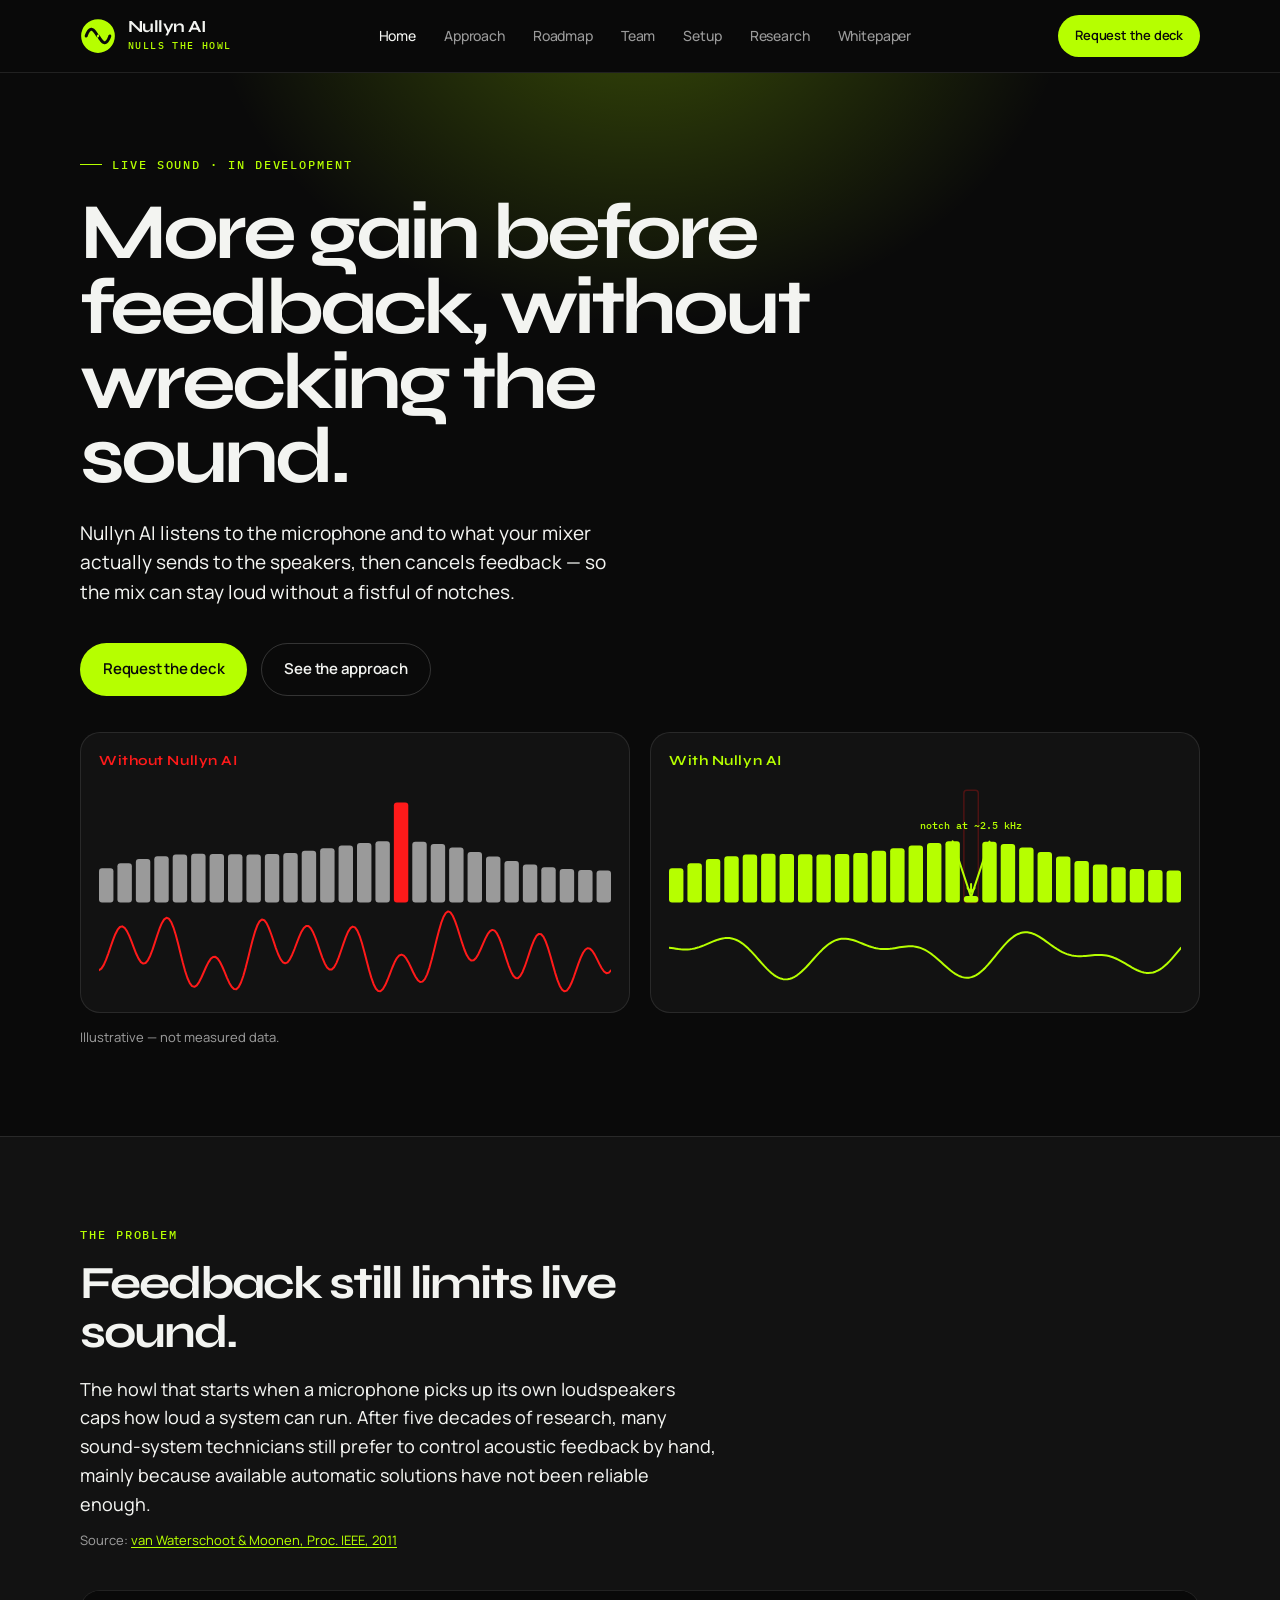
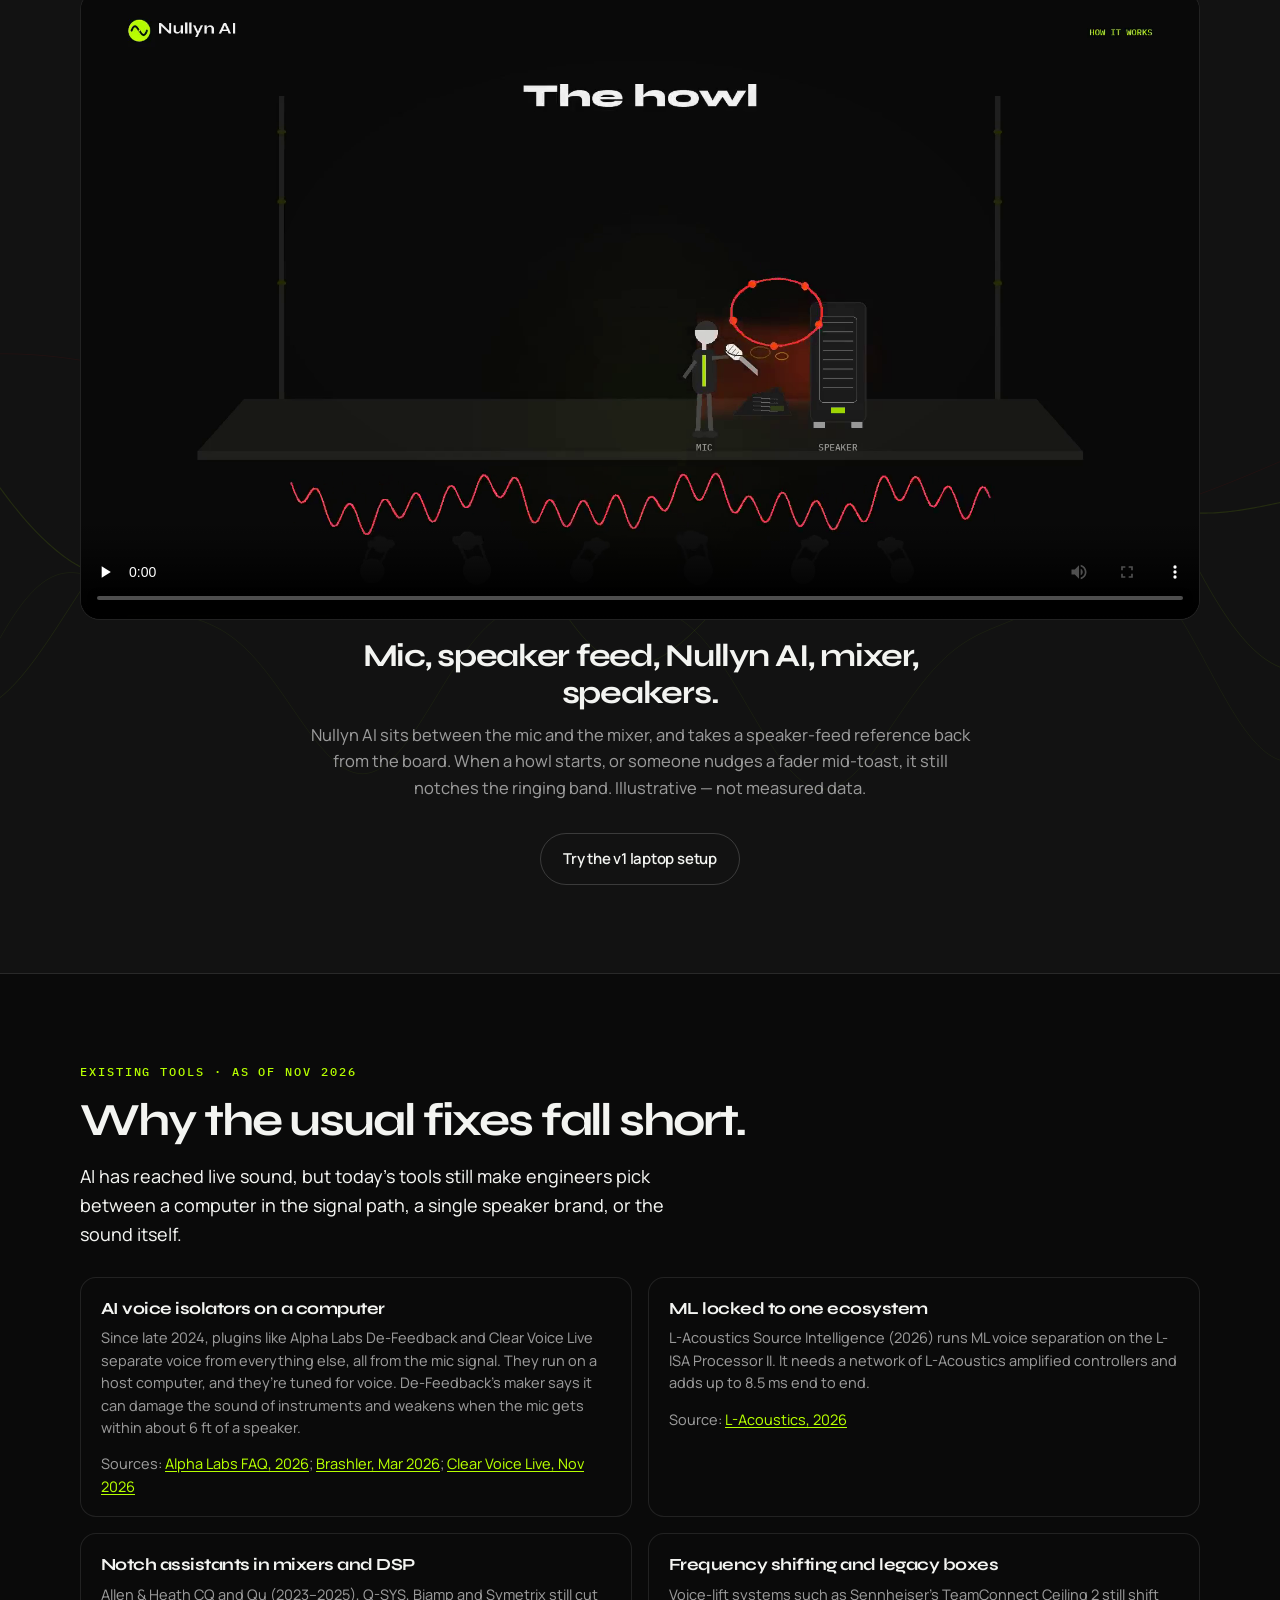
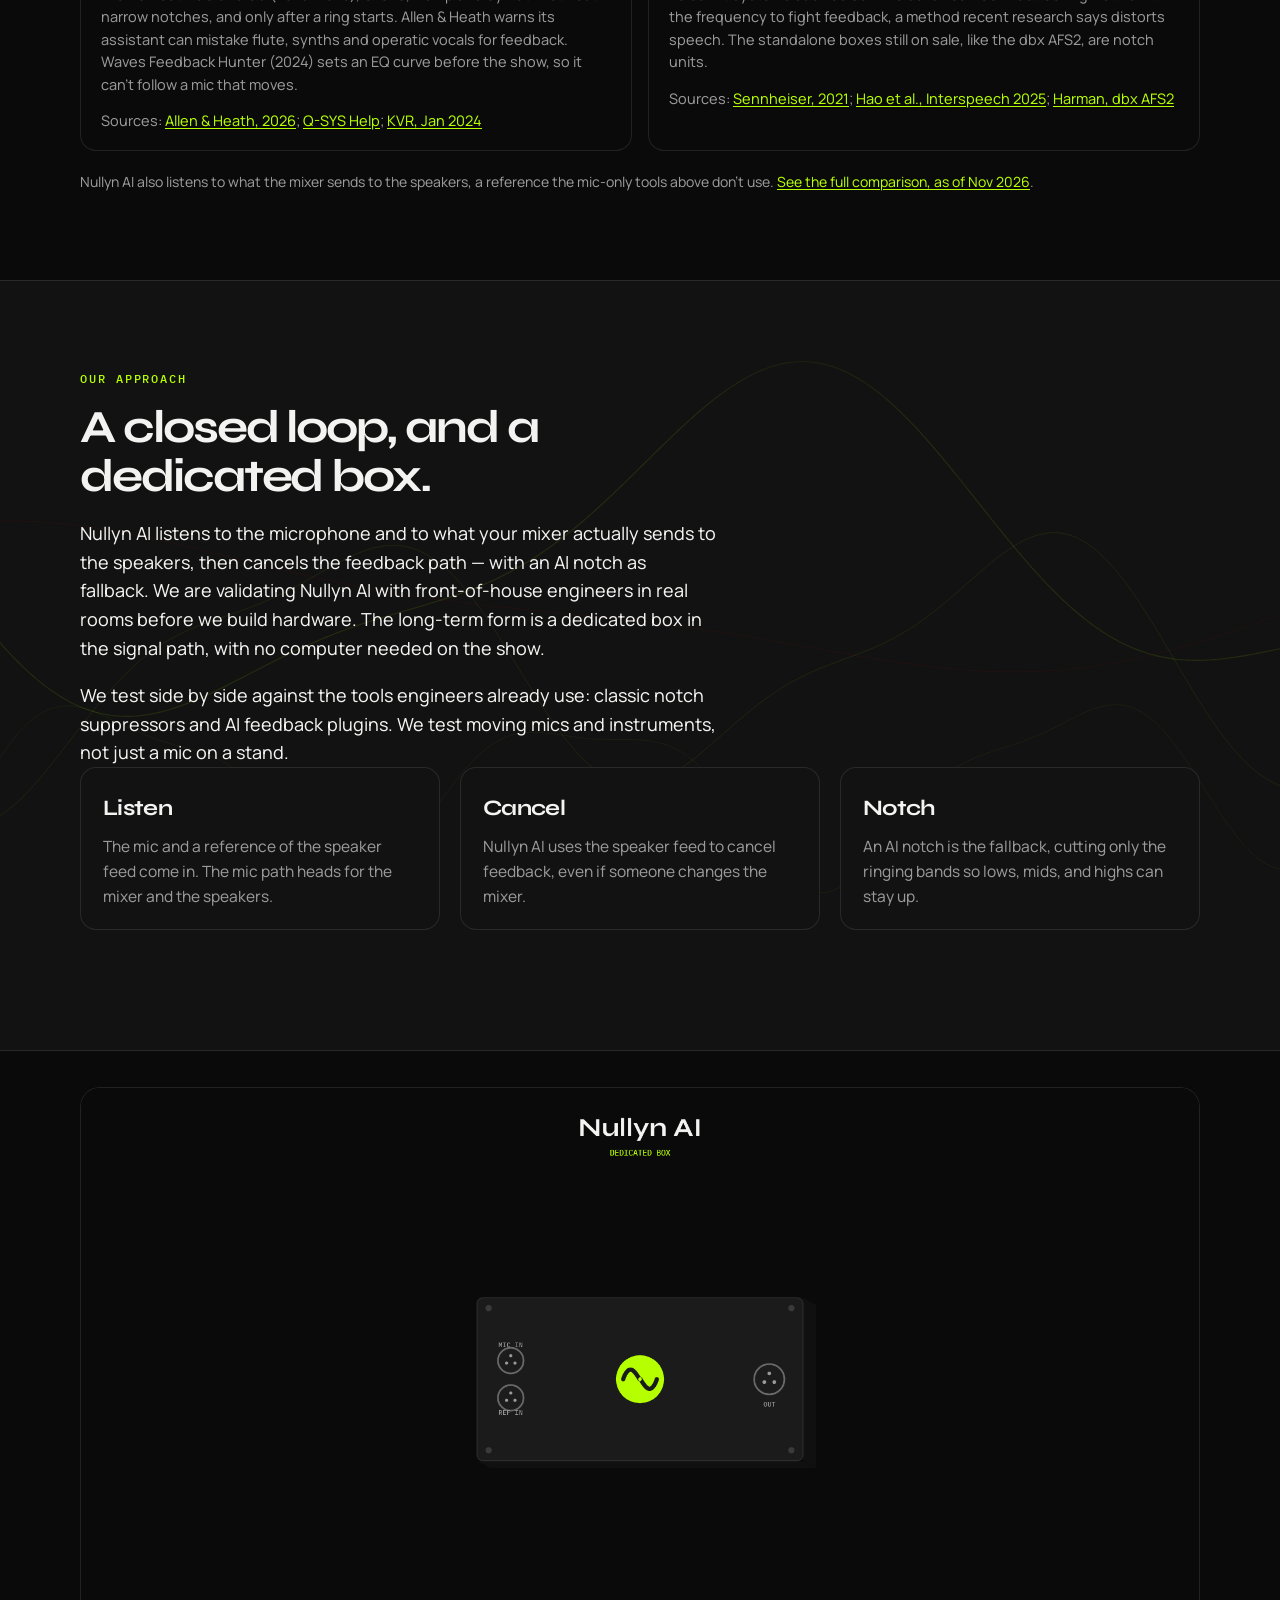
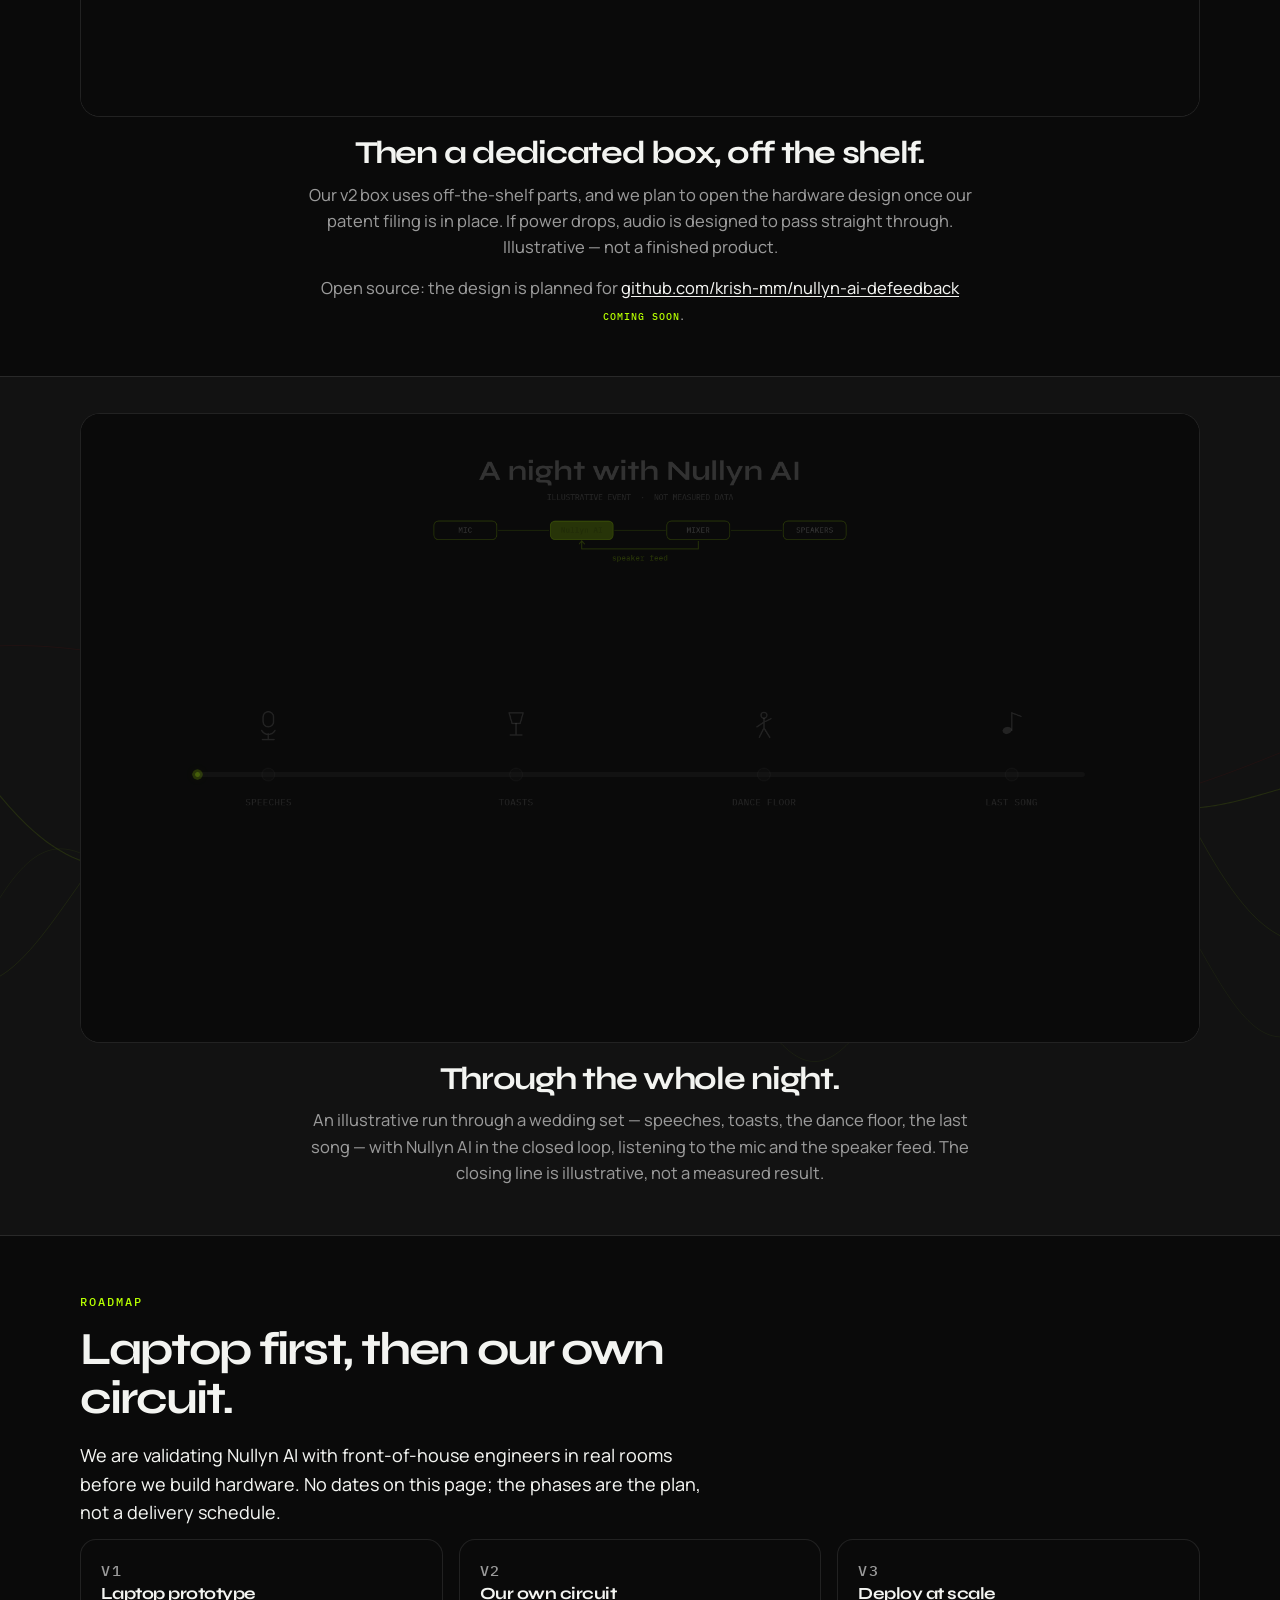
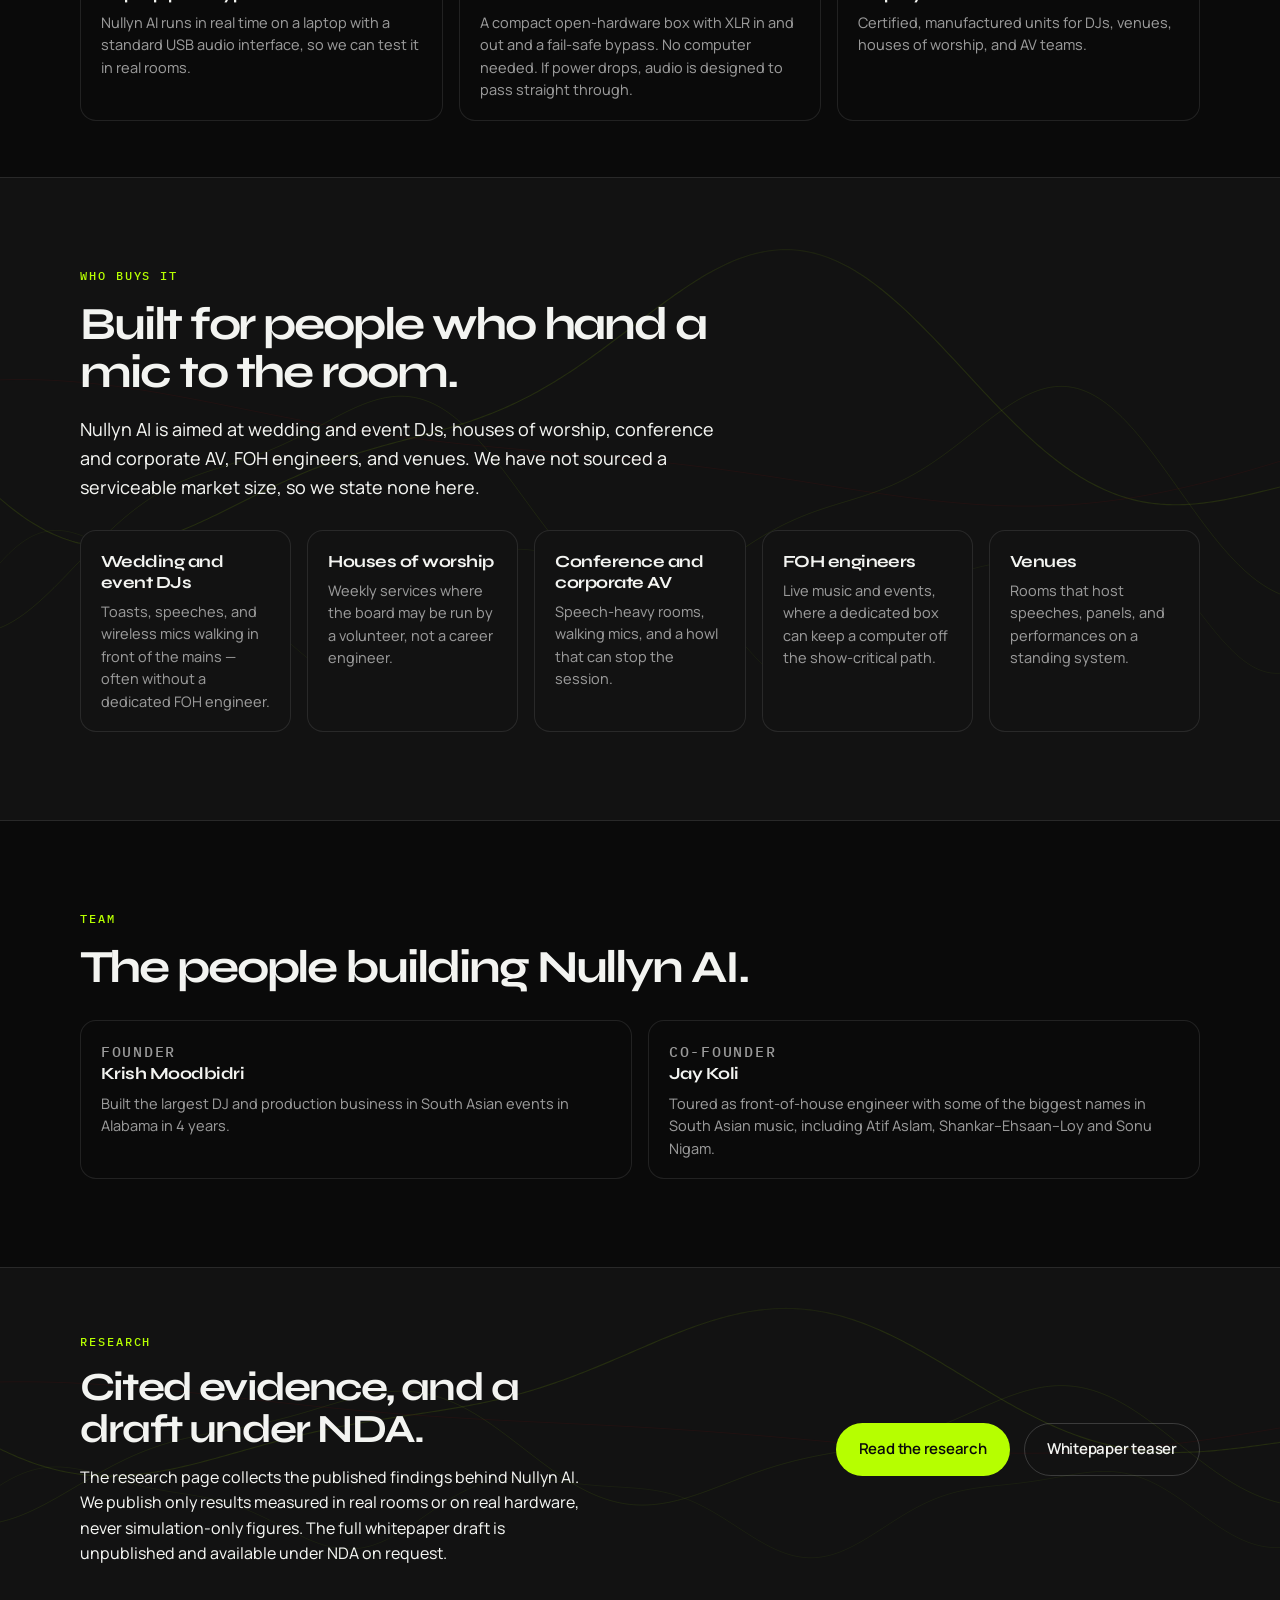
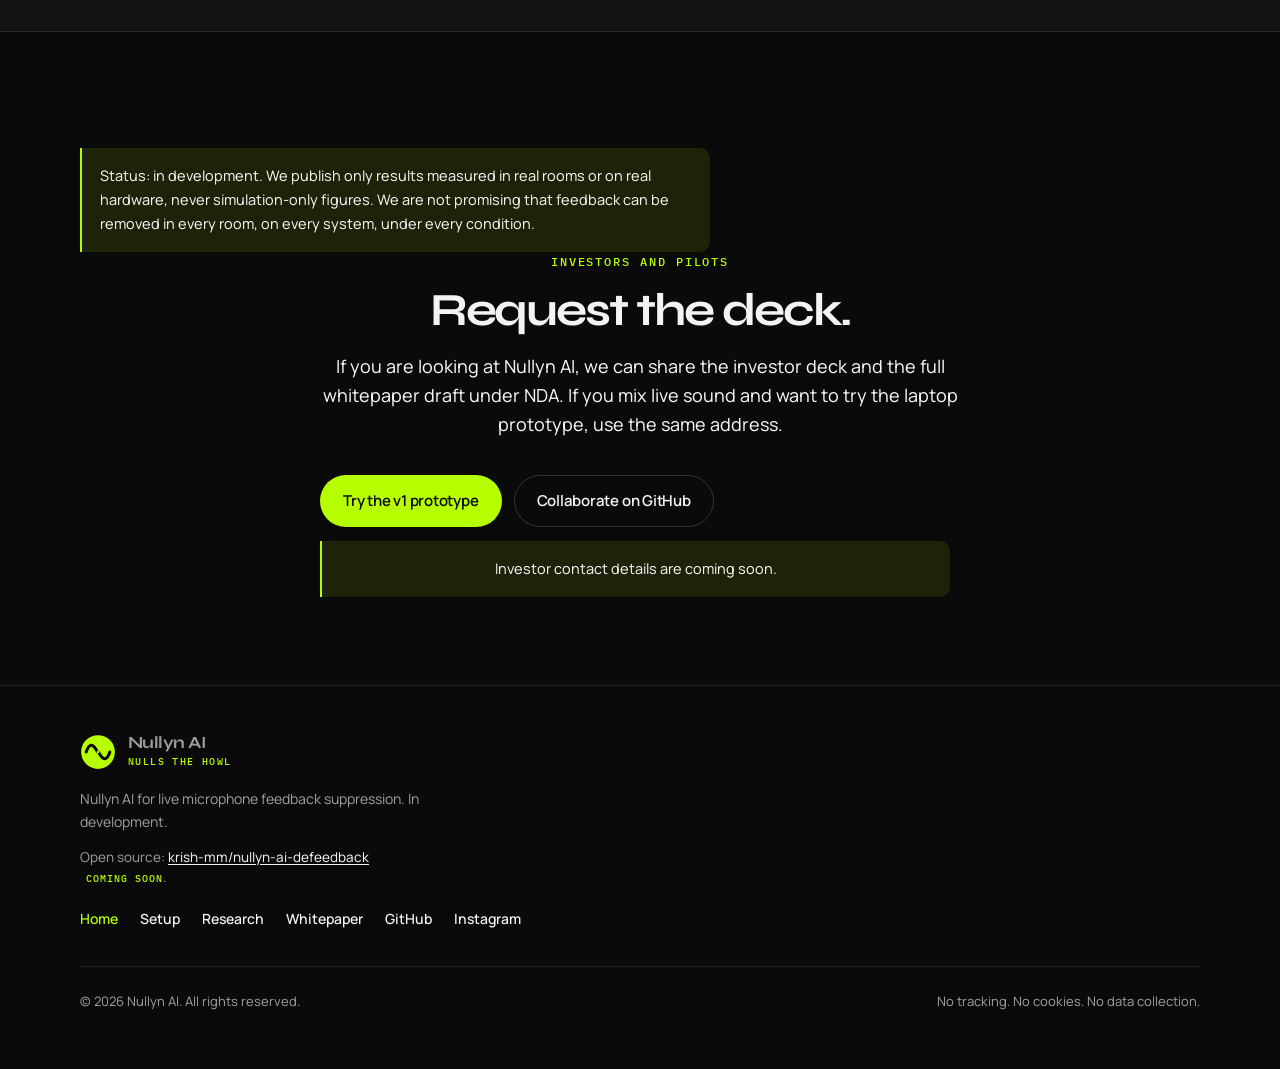
==== commit 07bcf446: "Refresh existing-tools research to the 2024–2026 market (#10)" ====
--- a/index.html
+++ b/index.html
@@ -628,7 +628,8 @@
       padding: 0;
       margin: 28px 0 0;
     }
-    .shortfall-grid { grid-template-columns: repeat(3, 1fr); }
+    .shortfall-grid { grid-template-columns: repeat(2, 1fr); }
+    .shortfall-more { margin-top: 20px; font-size: 14px; }
     .market-grid { grid-template-columns: repeat(5, 1fr); }
     .team-grid { grid-template-columns: 1fr 1fr; }
     .shortfall-grid li, .market-grid li, .team-grid li {
@@ -786,26 +787,32 @@
 
     <section id="shortfalls">
       <div class="wrap">
-        <p class="kicker">Existing tools</p>
+        <p class="kicker">Existing tools &middot; as of Nov 2026</p>
         <h2>Why the usual fixes fall short.</h2>
-        <p class="section-intro">Automatic feedback control is not new. The usual methods ask engineers to give up tone, pitch, or a computer on the show-critical path.</p>
+        <p class="section-intro">AI has reached live sound, but today&rsquo;s tools still make engineers pick between a computer in the signal path, a single speaker brand, or the sound itself.</p>
         <ul class="shortfall-grid">
           <li>
-            <h3>Notch filters</h3>
-            <p>A reducer cuts narrow bands after a howl is already audible, and can add about 6 to 10&nbsp;dB of extra gain. On music, detectors often confuse held notes with howl; some notch methods then apply so many cuts that the mic signal is broadly attenuated, with extremely poor sound quality on audio.</p>
-            <p class="srcs">Sources: <a href="https://content-files.shure.com/Pubs/asp-selection-and-operation-of-audio-signal-processors/us_pro_audiosignalprocessor_ea.pdf" rel="noopener noreferrer">Sigismondi, Shure, 2016</a>; <a href="https://doi.org/10.1109/JPROC.2010.2090998" rel="noopener noreferrer">van Waterschoot &amp; Moonen, 2011</a></p>
-          </li>
-          <li>
-            <h3>Frequency shifters</h3>
-            <p>Shifting the signal can raise the howl threshold, but it does not preserve the harmonic relations between tonal components in voiced speech and music, and it can produce audible beating.</p>
-            <p class="srcs">Source: <a href="https://doi.org/10.1109/JPROC.2010.2090998" rel="noopener noreferrer">van Waterschoot &amp; Moonen, Proc. IEEE, 2011</a></p>
-          </li>
-          <li>
-            <h3>Software AI</h3>
-            <p>Plugin-based AI tools run on a host computer. Published neural howling-suppression studies since 2022, as reviewed for this work, train and test on speech, not music.</p>
-            <p class="srcs">Source: neural-study review on the <a href="/research/#neural">Nullyn AI research page</a></p>
+            <h3>AI voice isolators on a computer</h3>
+            <p>Since late 2024, plugins like Alpha Labs De-Feedback and Clear Voice Live separate voice from everything else, all from the mic signal. They run on a host computer, and they&rsquo;re tuned for voice. De-Feedback&rsquo;s maker says it can damage the sound of instruments and weakens when the mic gets within about 6&nbsp;ft of a speaker.</p>
+            <p class="srcs">Sources: <a href="https://www.alphalabsaudio.com/defeedback/" rel="noopener noreferrer">Alpha Labs FAQ, 2026</a>; <a href="https://drewbrashler.com/2026/alpha-labs-defeedback-demo-latency-testing/" rel="noopener noreferrer">Brashler, Mar 2026</a>; <a href="https://clearvoice.live/" rel="noopener noreferrer">Clear Voice Live, Nov 2026</a></p>
+          </li>
+          <li>
+            <h3>ML locked to one ecosystem</h3>
+            <p>L-Acoustics Source Intelligence (2026) runs ML voice separation on the L-ISA Processor II. It needs a network of L-Acoustics amplified controllers and adds up to 8.5&nbsp;ms end to end.</p>
+            <p class="srcs">Source: <a href="https://www.l-acoustics.com/stories/product-spotlight-source-intelligence-live-sound-finds-its-voice/" rel="noopener noreferrer">L-Acoustics, 2026</a></p>
+          </li>
+          <li>
+            <h3>Notch assistants in mixers and DSP</h3>
+            <p>Allen &amp; Heath CQ and Qu (2023&ndash;2025), Q-SYS, Biamp and Symetrix still cut narrow notches, and only after a ring starts. Allen &amp; Heath warns its assistant can mistake flute, synths and operatic vocals for feedback. Waves Feedback Hunter (2024) sets an EQ curve before the show, so it can&rsquo;t follow a mic that moves.</p>
+            <p class="srcs">Sources: <a href="https://support.allen-heath.com/hc/en-gb/articles/48456861200017-CQ-How-to" rel="noopener noreferrer">Allen &amp; Heath, 2026</a>; <a href="https://help.qsys.com/Content/Schematic_Library/feedback_canceler_notch.htm" rel="noopener noreferrer">Q-SYS Help</a>; <a href="https://www.kvraudio.com/news/waves-releases-feedback-hunter-for-emotion-lv1-live-mixer-and-superrack-59807" rel="noopener noreferrer">KVR, Jan 2024</a></p>
+          </li>
+          <li>
+            <h3>Frequency shifting and legacy boxes</h3>
+            <p>Voice-lift systems such as Sennheiser&rsquo;s TeamConnect Ceiling&nbsp;2 still shift the frequency to fight feedback, a method recent research says distorts speech. The standalone boxes still on sale, like the dbx AFS2, are notch units.</p>
+            <p class="srcs">Sources: <a href="https://newsroom.sennheiser.com/what-is-the-frequency-shifter-54np89" rel="noopener noreferrer">Sennheiser, 2021</a>; <a href="https://www.isca-archive.org/interspeech_2025/hao25_interspeech.pdf" rel="noopener noreferrer">Hao et al., Interspeech 2025</a>; <a href="https://www.harmanaudio.com/AFS2.html" rel="noopener noreferrer">Harman, dbx AFS2</a></p>
           </li>
         </ul>
+        <p class="srcs shortfall-more">Nullyn AI also listens to what the mixer sends to the speakers, a reference the mic-only tools above don&rsquo;t use. <a href="/research/#landscape">See the full comparison, as of Nov 2026</a>.</p>
       </div>
     </section>
 
--- a/site.css
+++ b/site.css
@@ -789,3 +789,14 @@
   position: relative;
   z-index: 1;
 }
+
+/* Research landscape table */
+.landscape-note { margin-top: 14px; font-family: var(--font-mono); font-size: 12px; letter-spacing: 0.04em; color: var(--muted); max-width: 80ch; }
+#landscape .table-scroll { margin-top: 28px; }
+.landscape-table { min-width: 980px; font-size: 14px; }
+.landscape-table td:nth-child(1) { white-space: normal; min-width: 170px; }
+.landscape-table th:last-child, .landscape-table td:last-child { white-space: normal; min-width: 170px; }
+.landscape-table td.srcs { margin-top: 0; font-size: 13px; }
+.landscape-table td.srcs a { color: var(--primary); }
+.table-hint { display: none; margin-top: 18px; font-size: 13px; color: var(--muted); }
+@media (max-width: 900px) { .table-hint { display: block; } #landscape .table-scroll { margin-top: 10px; } }
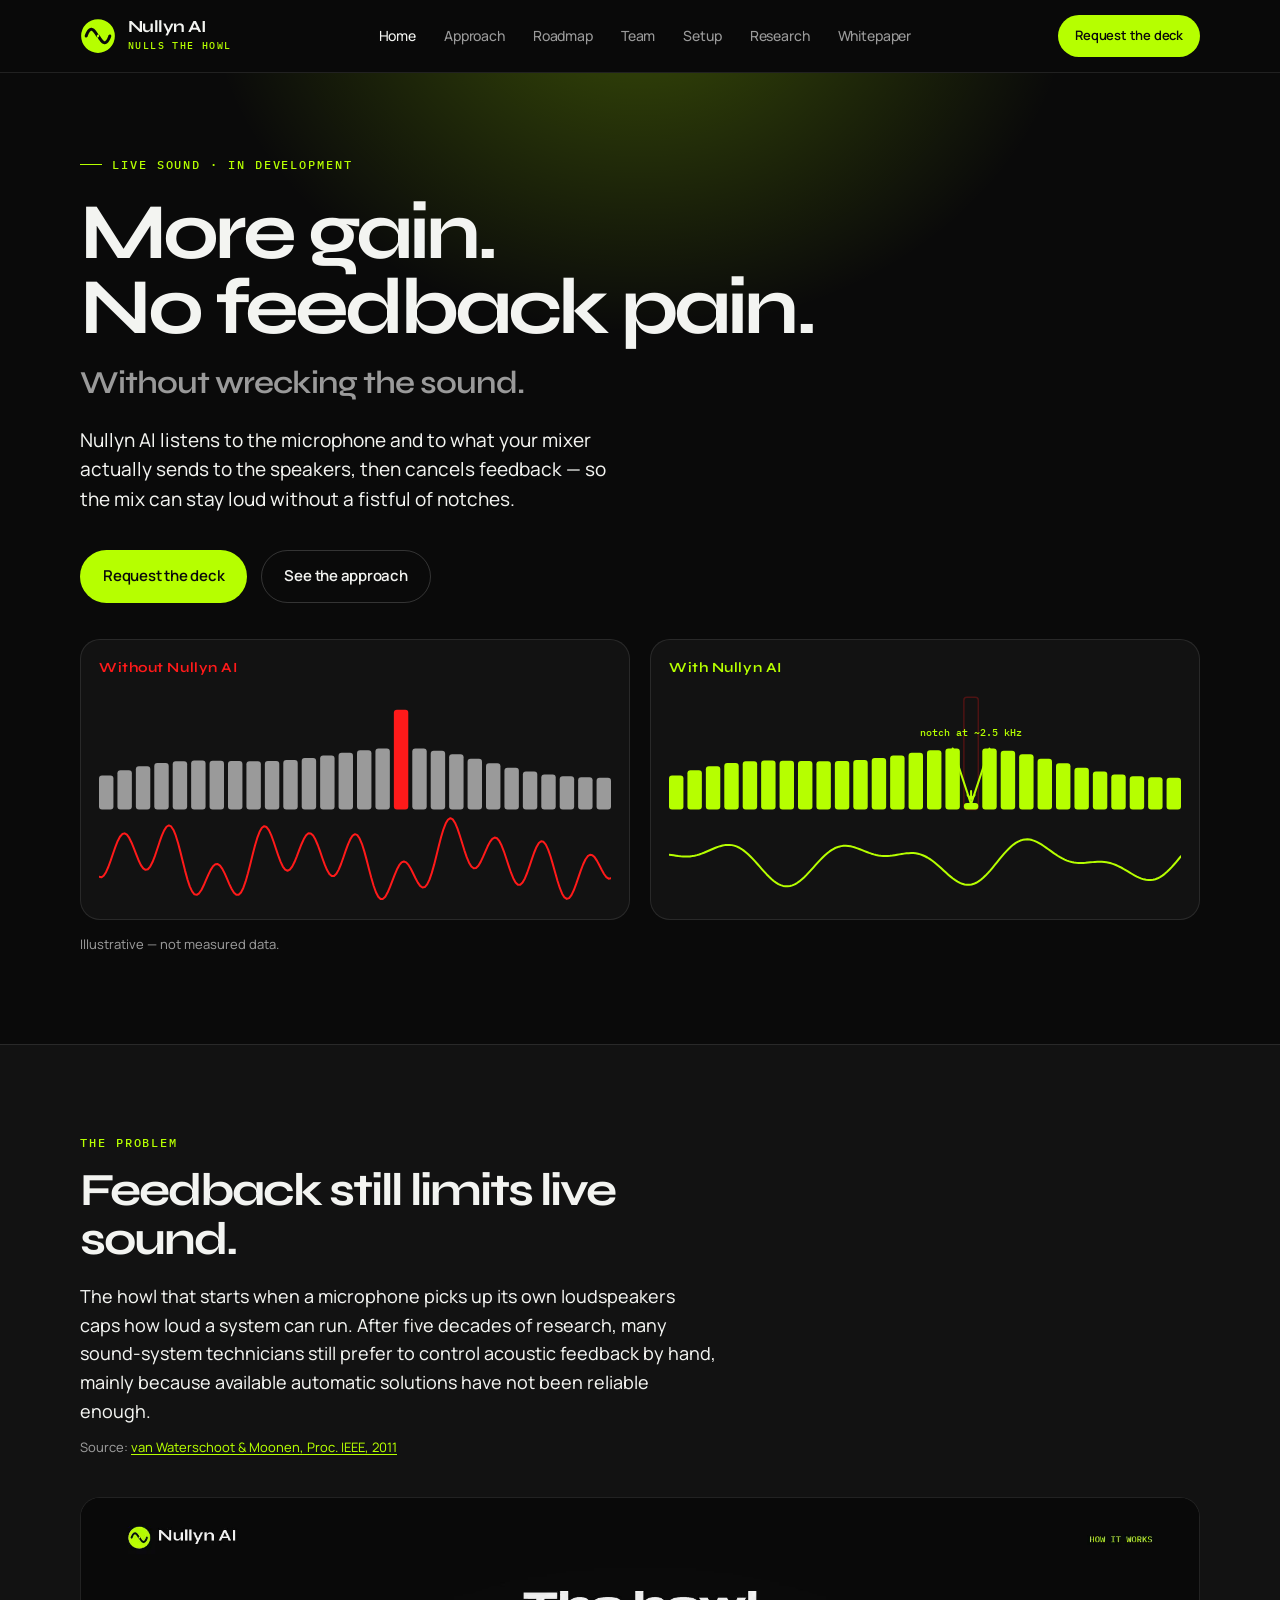
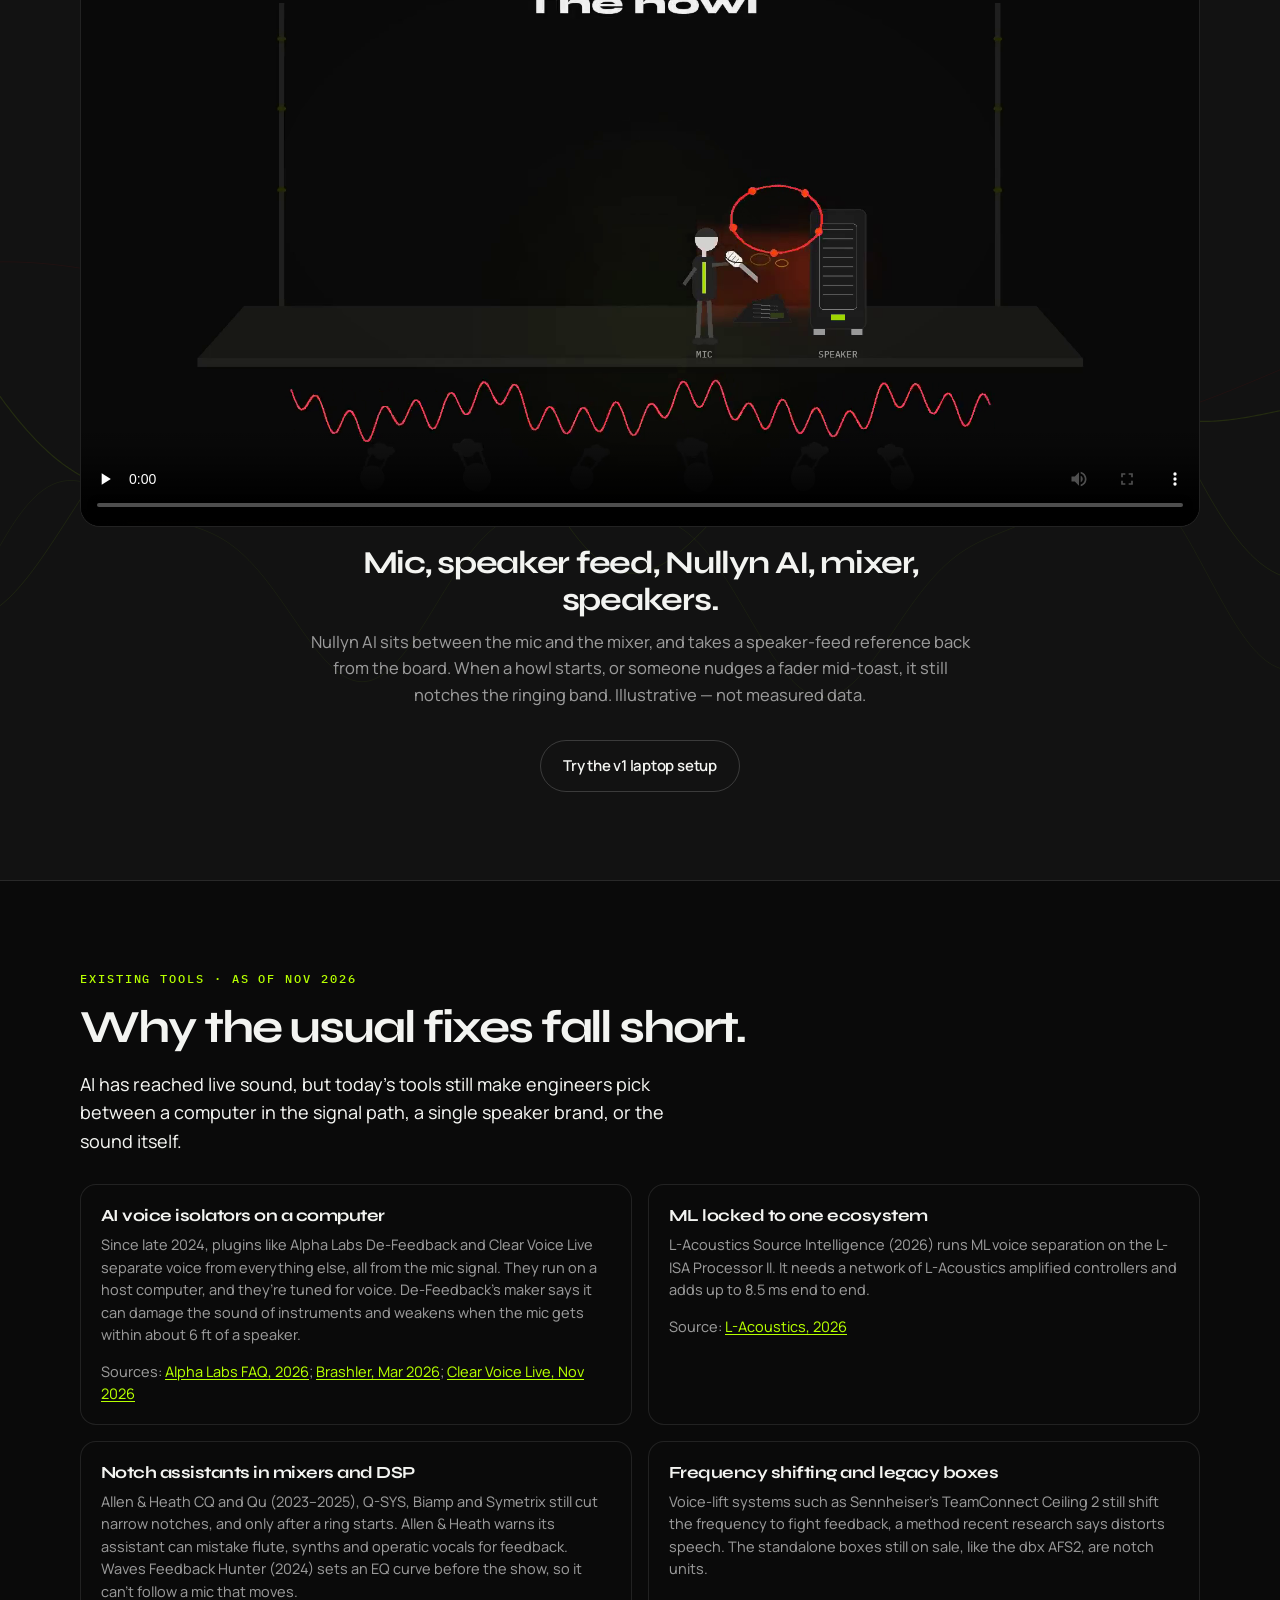
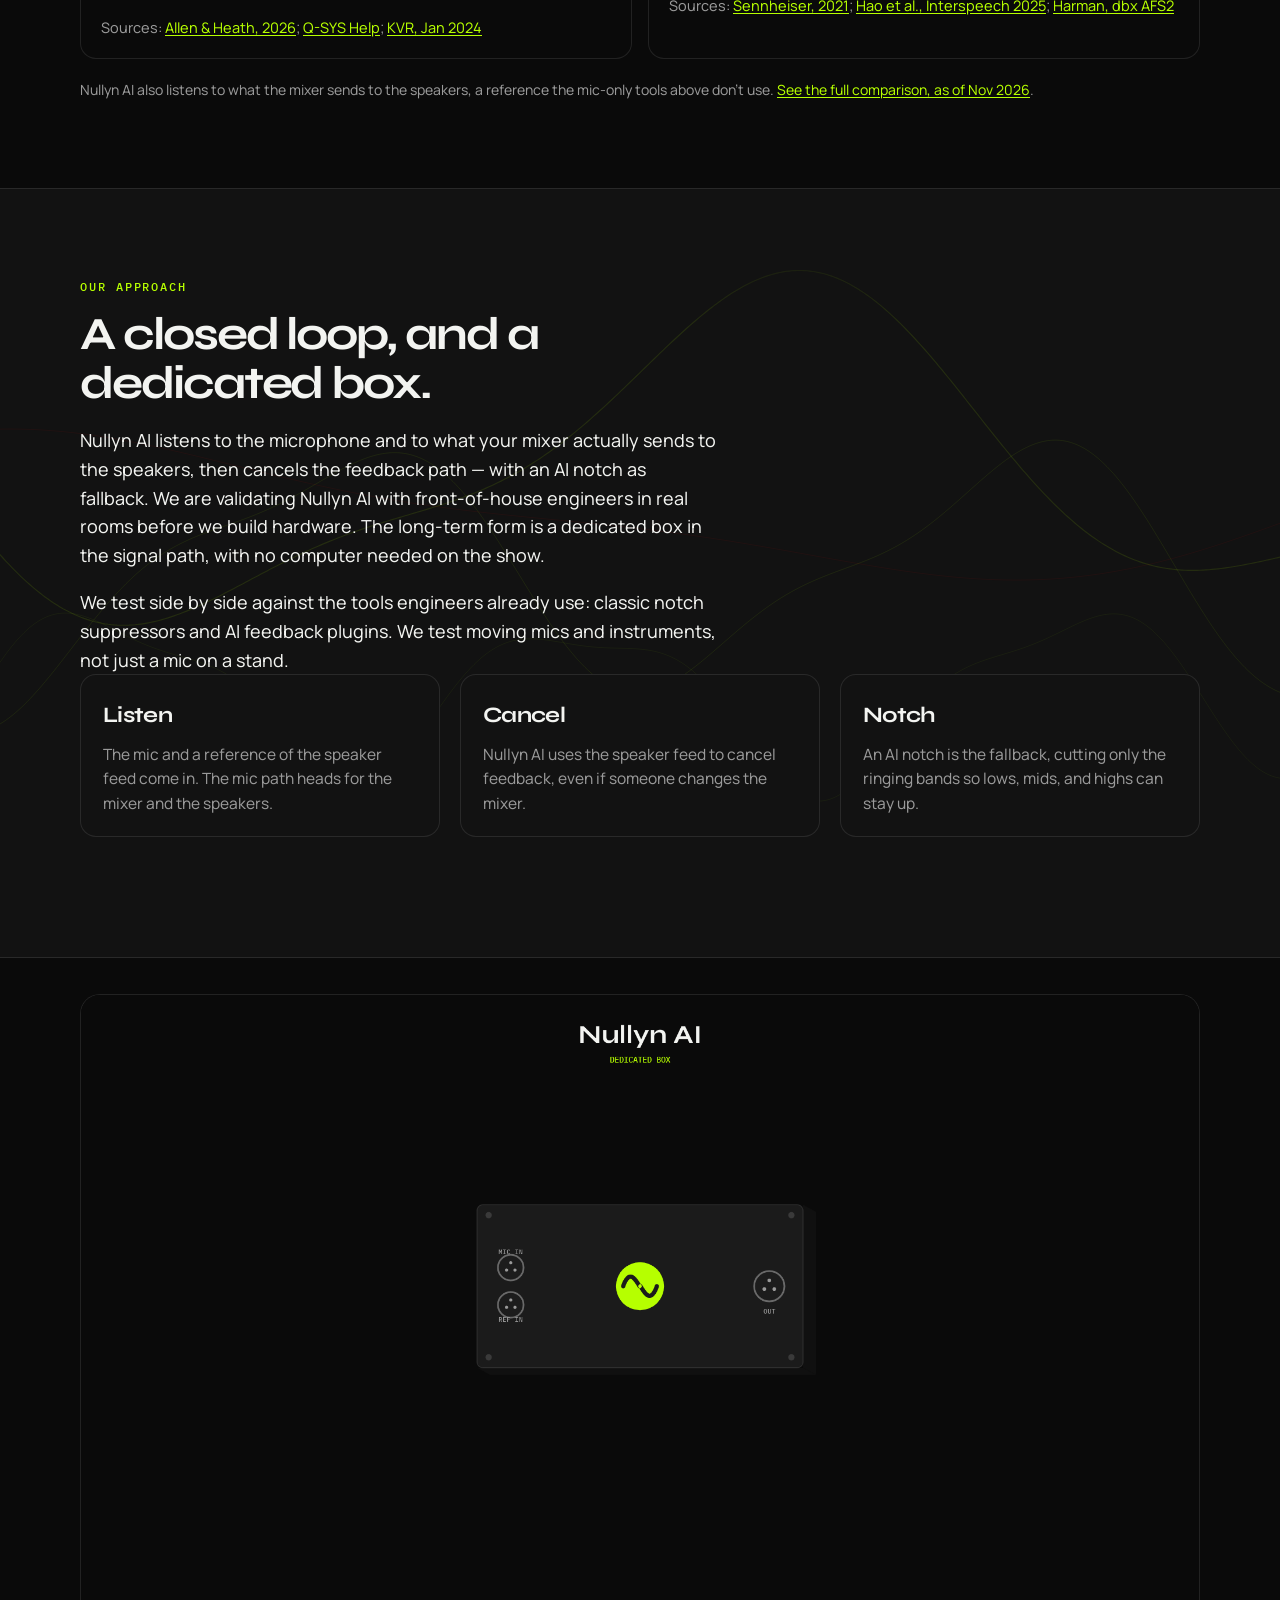
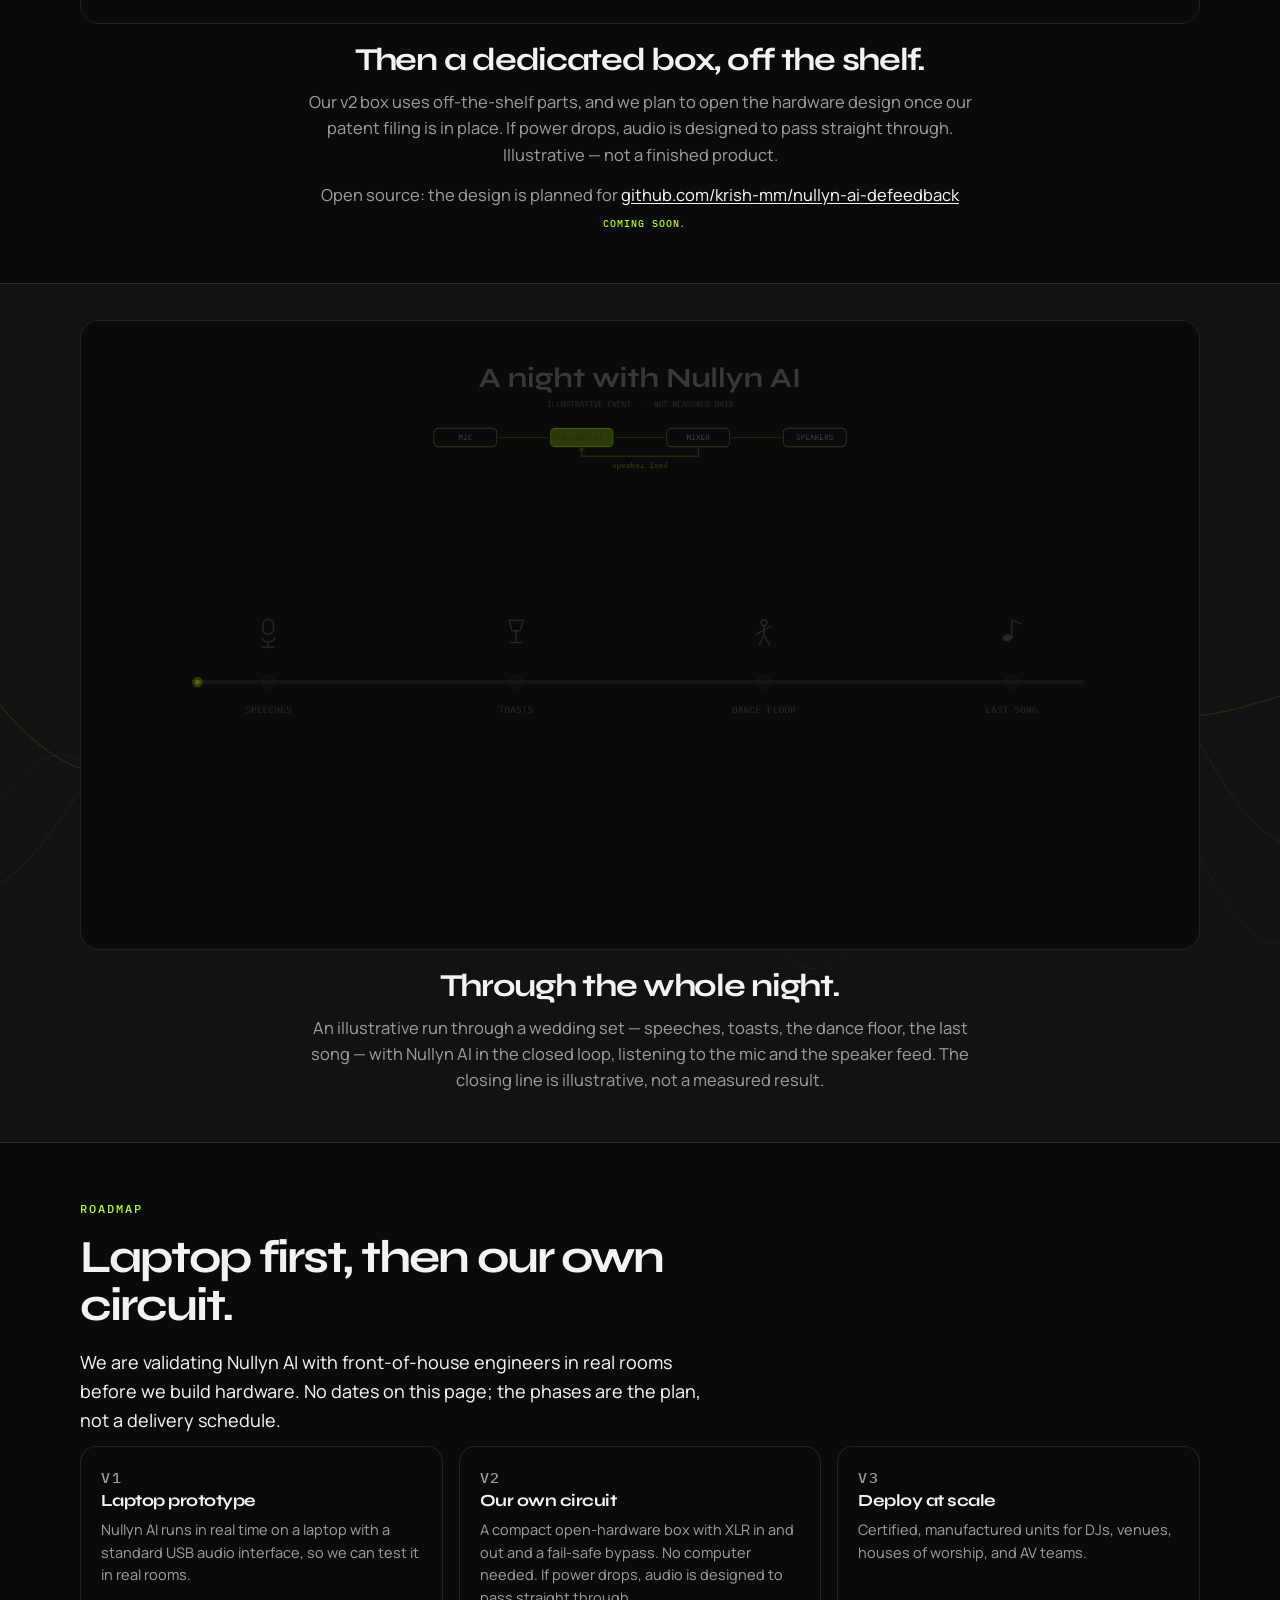
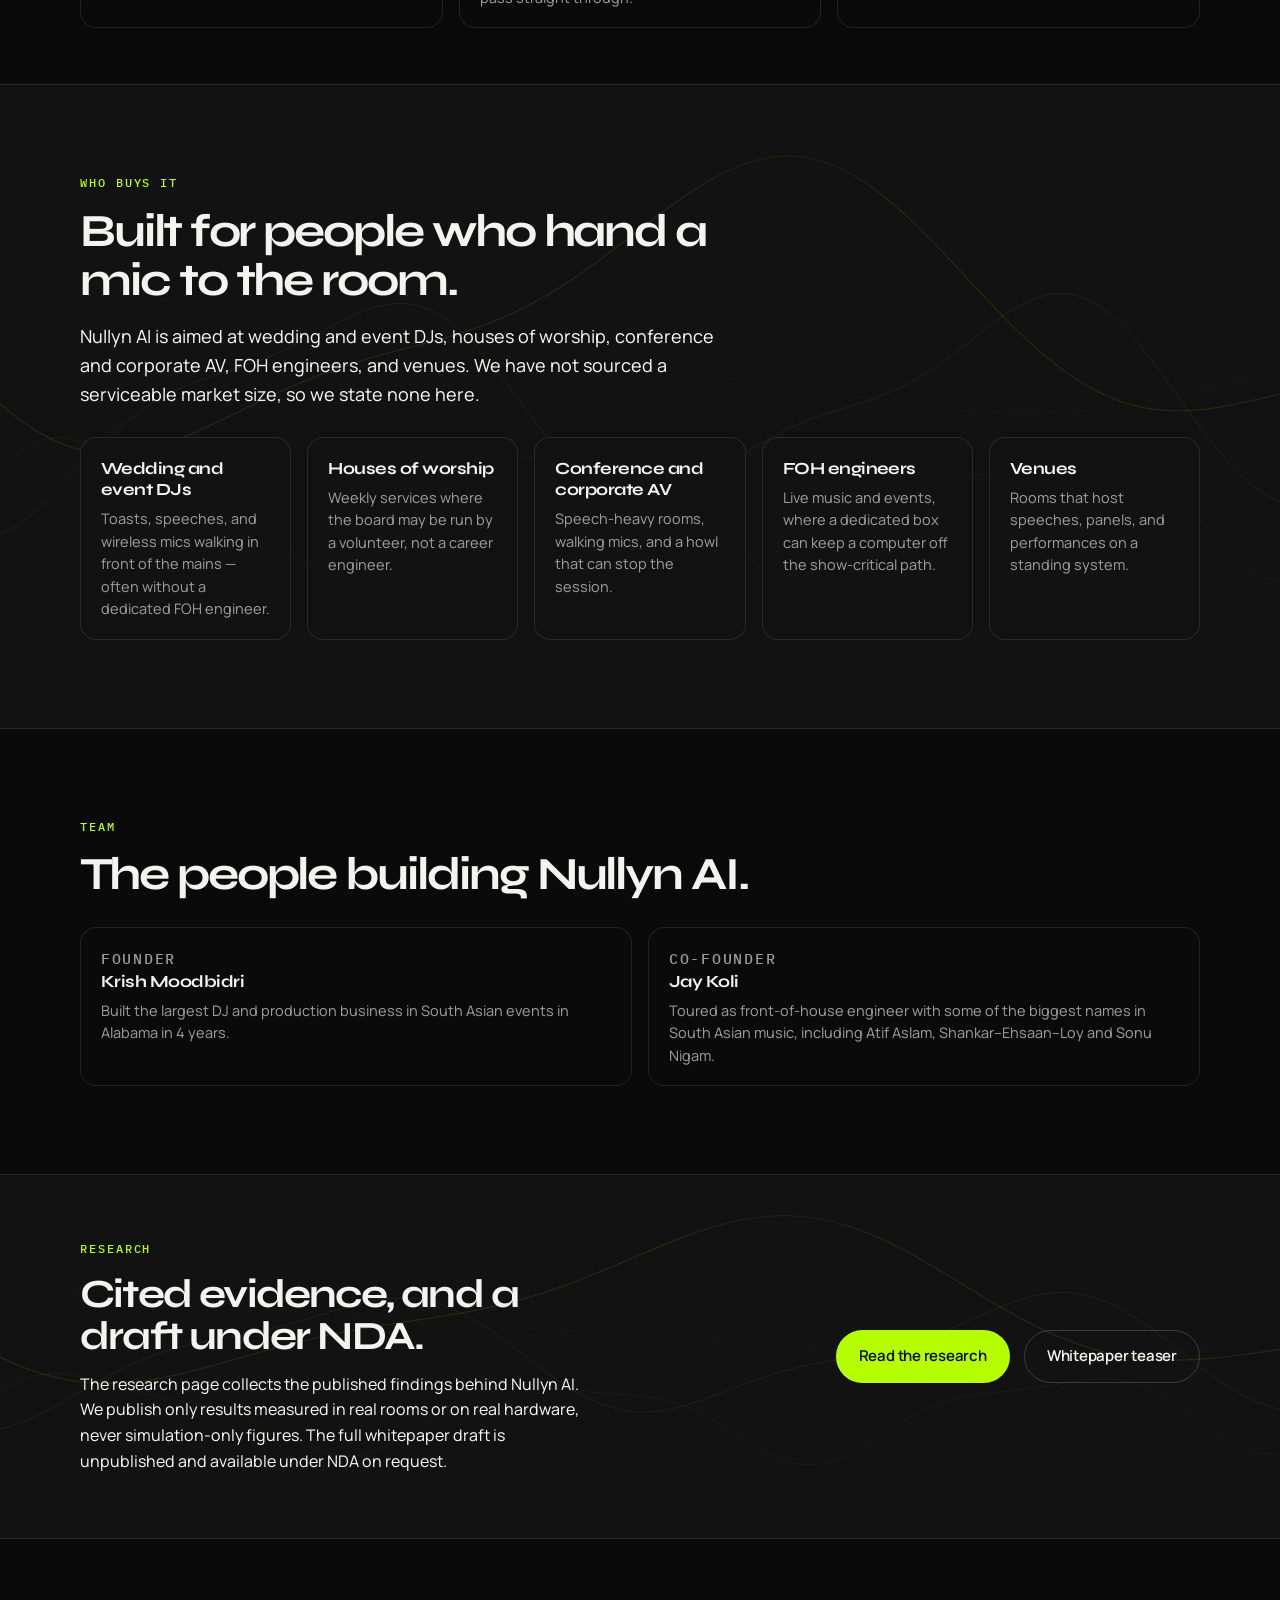
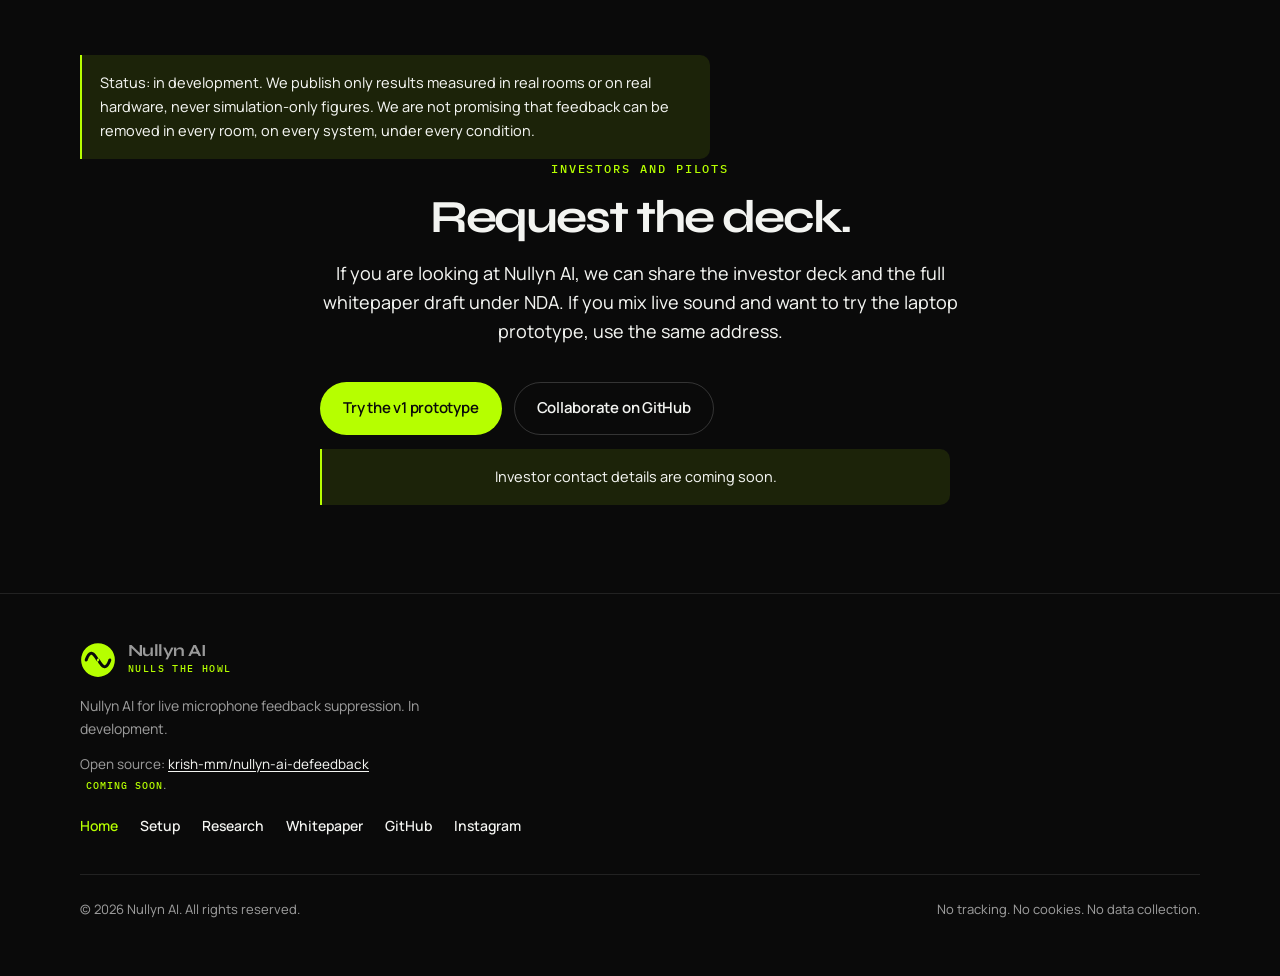
==== commit 612f7fcb: "Update the site tagline to “More gain. No feedback pain.” Replace the old headline in the homepage h" ====
--- a/index.html
+++ b/index.html
@@ -3,8 +3,8 @@
 <head>
   <meta charset="utf-8">
   <meta name="viewport" content="width=device-width, initial-scale=1">
-  <title>Nullyn AI — more gain before feedback, without wrecking the sound</title>
-  <meta name="description" content="Nullyn AI: more gain before feedback without wrecking the sound. A closed-loop system for live microphones, in development.">
+  <title>Nullyn AI — More gain. No feedback pain.</title>
+  <meta name="description" content="Nullyn AI: More gain. No feedback pain. Without wrecking the sound. A closed-loop system for live microphones, in development.">
   <link rel="canonical" href="https://nullyn.ai/">
   <link rel="icon" href="/media/favicon.svg" type="image/svg+xml">
   <link rel="icon" href="/media/favicon-32.png" type="image/png" sizes="32x32">
@@ -12,15 +12,15 @@
   <link rel="apple-touch-icon" href="/media/apple-touch-icon.png">
   <meta property="og:type" content="website">
   <meta property="og:site_name" content="Nullyn AI">
-  <meta property="og:title" content="Nullyn AI — more gain before feedback, without wrecking the sound">
-  <meta property="og:description" content="Nullyn AI: more gain before feedback without wrecking the sound. A closed-loop system for live microphones, in development.">
+  <meta property="og:title" content="Nullyn AI — More gain. No feedback pain.">
+  <meta property="og:description" content="Nullyn AI: More gain. No feedback pain. Without wrecking the sound. A closed-loop system for live microphones, in development.">
   <meta property="og:url" content="https://nullyn.ai/">
   <meta property="og:image" content="https://nullyn.ai/media/og-image.png">
   <meta property="og:image:width" content="1200">
   <meta property="og:image:height" content="630">
   <meta name="twitter:card" content="summary_large_image">
-  <meta name="twitter:title" content="Nullyn AI — more gain before feedback, without wrecking the sound">
-  <meta name="twitter:description" content="Nullyn AI: more gain before feedback without wrecking the sound. A closed-loop system for live microphones, in development.">
+  <meta name="twitter:title" content="Nullyn AI — More gain. No feedback pain.">
+  <meta name="twitter:description" content="Nullyn AI: More gain. No feedback pain. Without wrecking the sound. A closed-loop system for live microphones, in development.">
   <meta name="twitter:image" content="https://nullyn.ai/media/og-image.png">
   <link rel="preload" href="/fonts/syne-latin-wght-normal.woff2" as="font" type="font/woff2" crossorigin>
   <link rel="preload" href="/fonts/manrope-latin-wght-normal.woff2" as="font" type="font/woff2" crossorigin>
@@ -432,8 +432,18 @@
     }
 
 
-    .hero-copy.tight { max-width: 46rem; margin-bottom: 36px; }
-    .hero-copy.tight h1 { max-width: 20ch; }
+    .hero-copy.tight { max-width: 52rem; margin-bottom: 36px; }
+    .hero-copy.tight h1 { max-width: none; }
+    .hero-copy.tight h1 .tagline-line2 { white-space: nowrap; }
+    .tagline-support {
+      margin-top: 18px;
+      font-family: var(--font-display);
+      font-size: clamp(22px, 2.6vw, 32px);
+      line-height: 1.2;
+      font-weight: 600;
+      letter-spacing: -0.03em;
+      color: var(--muted);
+    }
     .story { padding: 36px 0 48px; scroll-margin-top: 80px; }
     .story-stage {
       margin: 0;
@@ -733,7 +743,8 @@
       <div class="wrap">
         <div class="hero-copy tight">
           <p class="eyebrow">Live sound · In development</p>
-          <h1>More gain before feedback, without wrecking the sound.</h1>
+          <h1>More gain.<br><span class="tagline-line2">No feedback pain.</span></h1>
+          <p class="tagline-support">Without wrecking the sound.</p>
           <p class="lede">Nullyn AI listens to the microphone and to what your mixer actually sends to the speakers, then cancels feedback &mdash; so the mix can stay loud without a fistful of notches.</p>
           <div class="hero-actions">
             <a class="btn btn-primary" href="#talk">Request the deck</a>
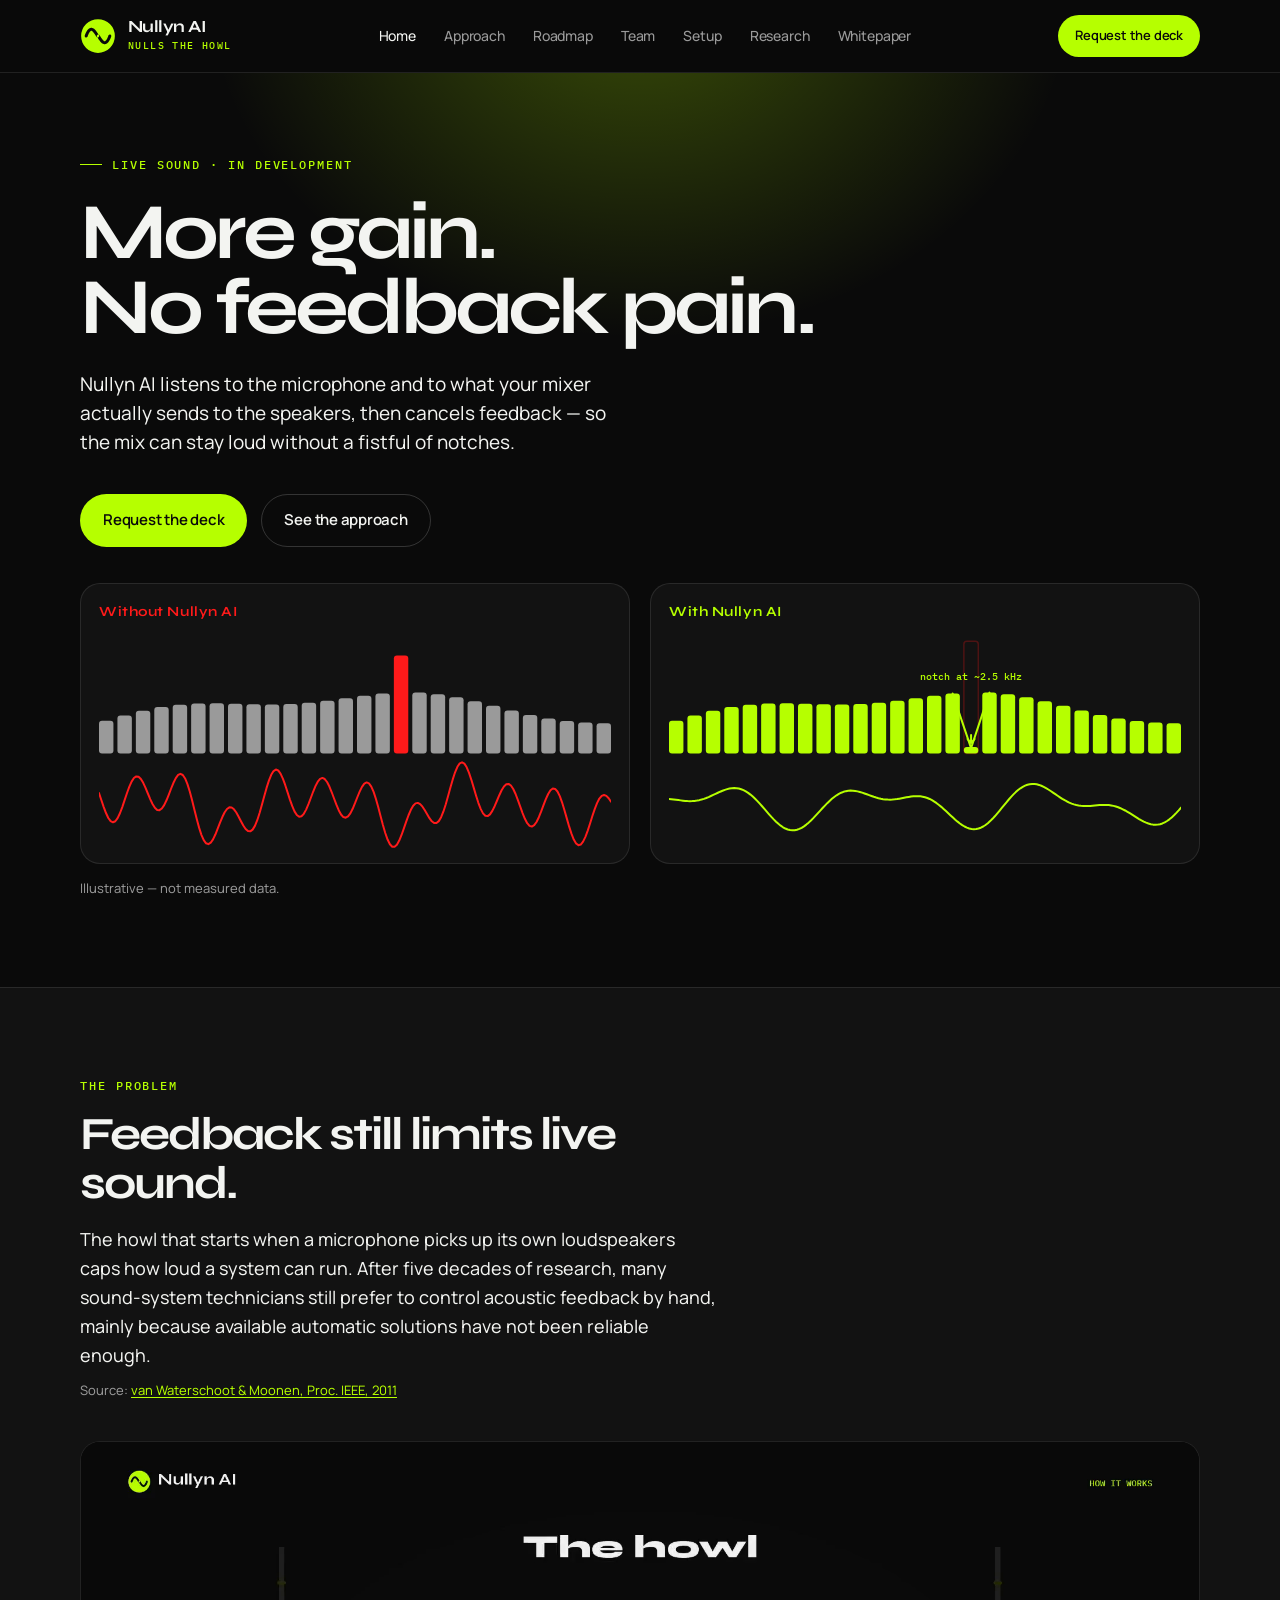
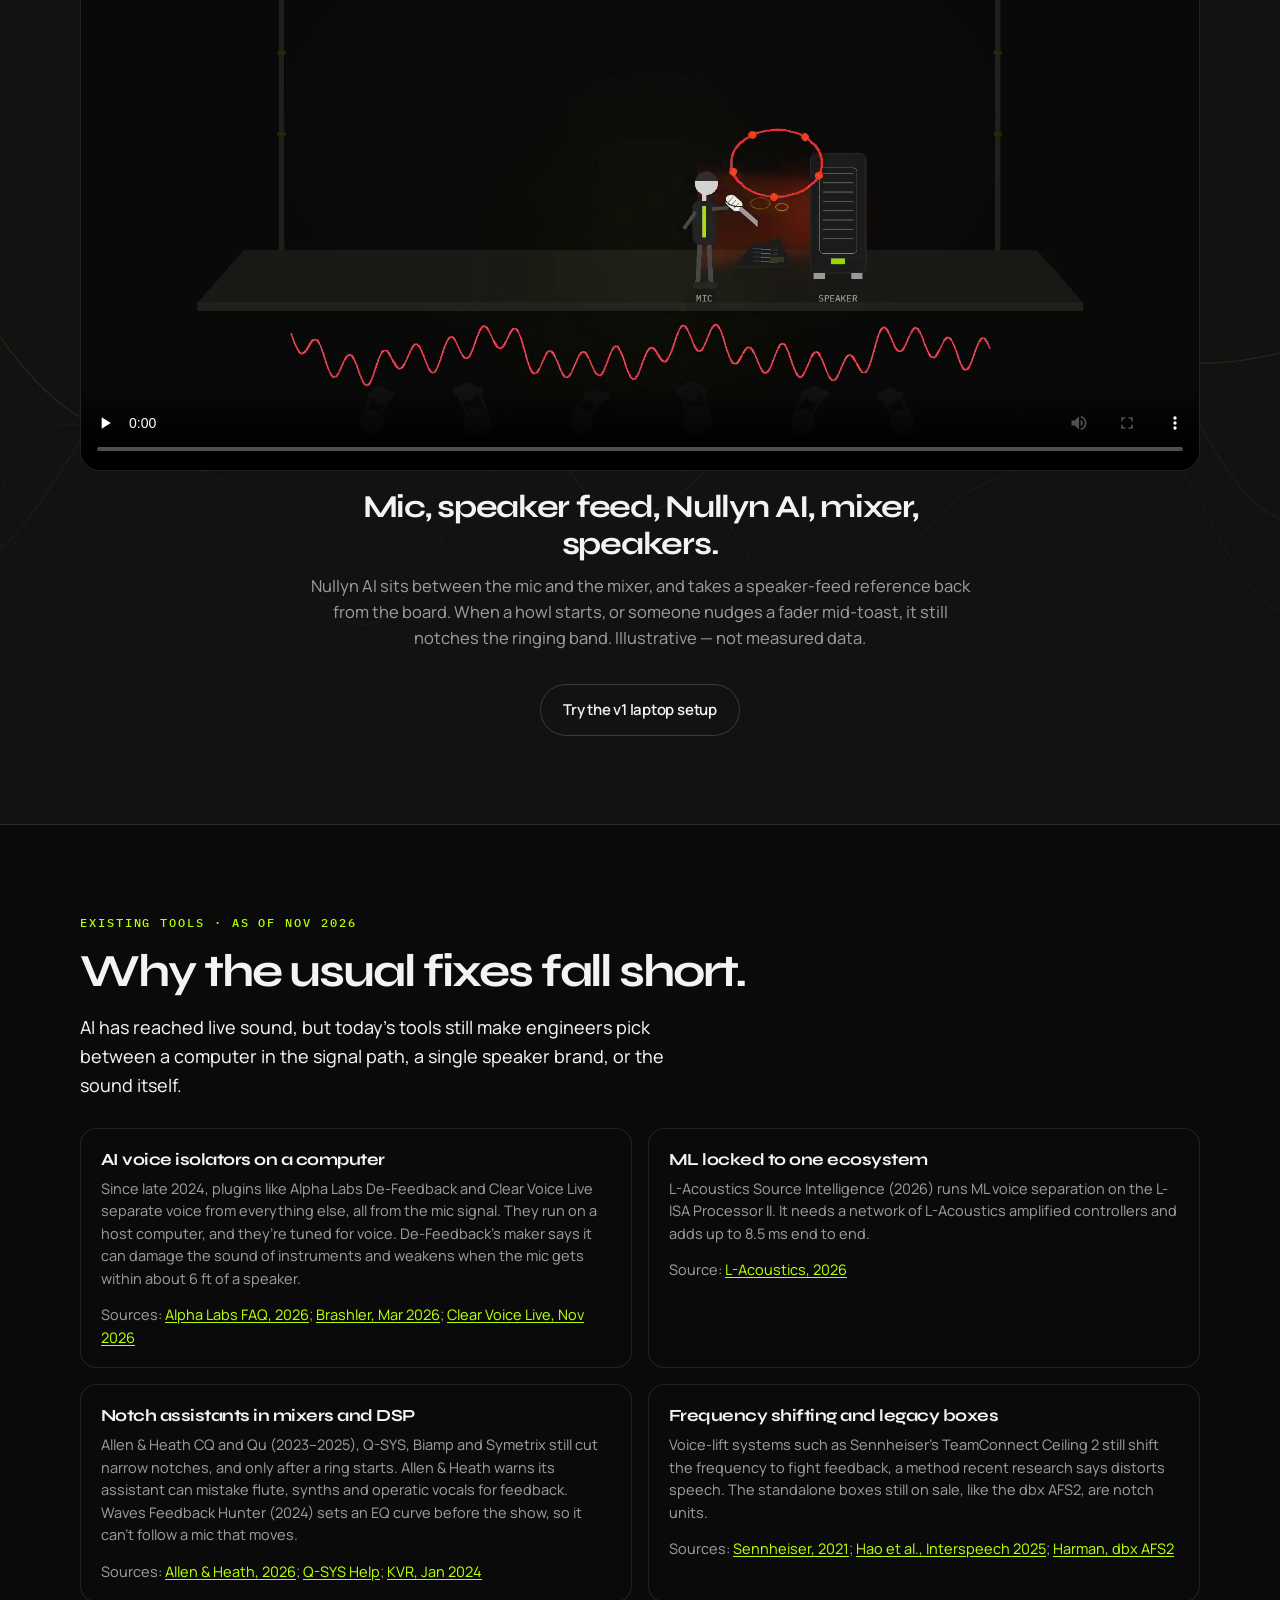
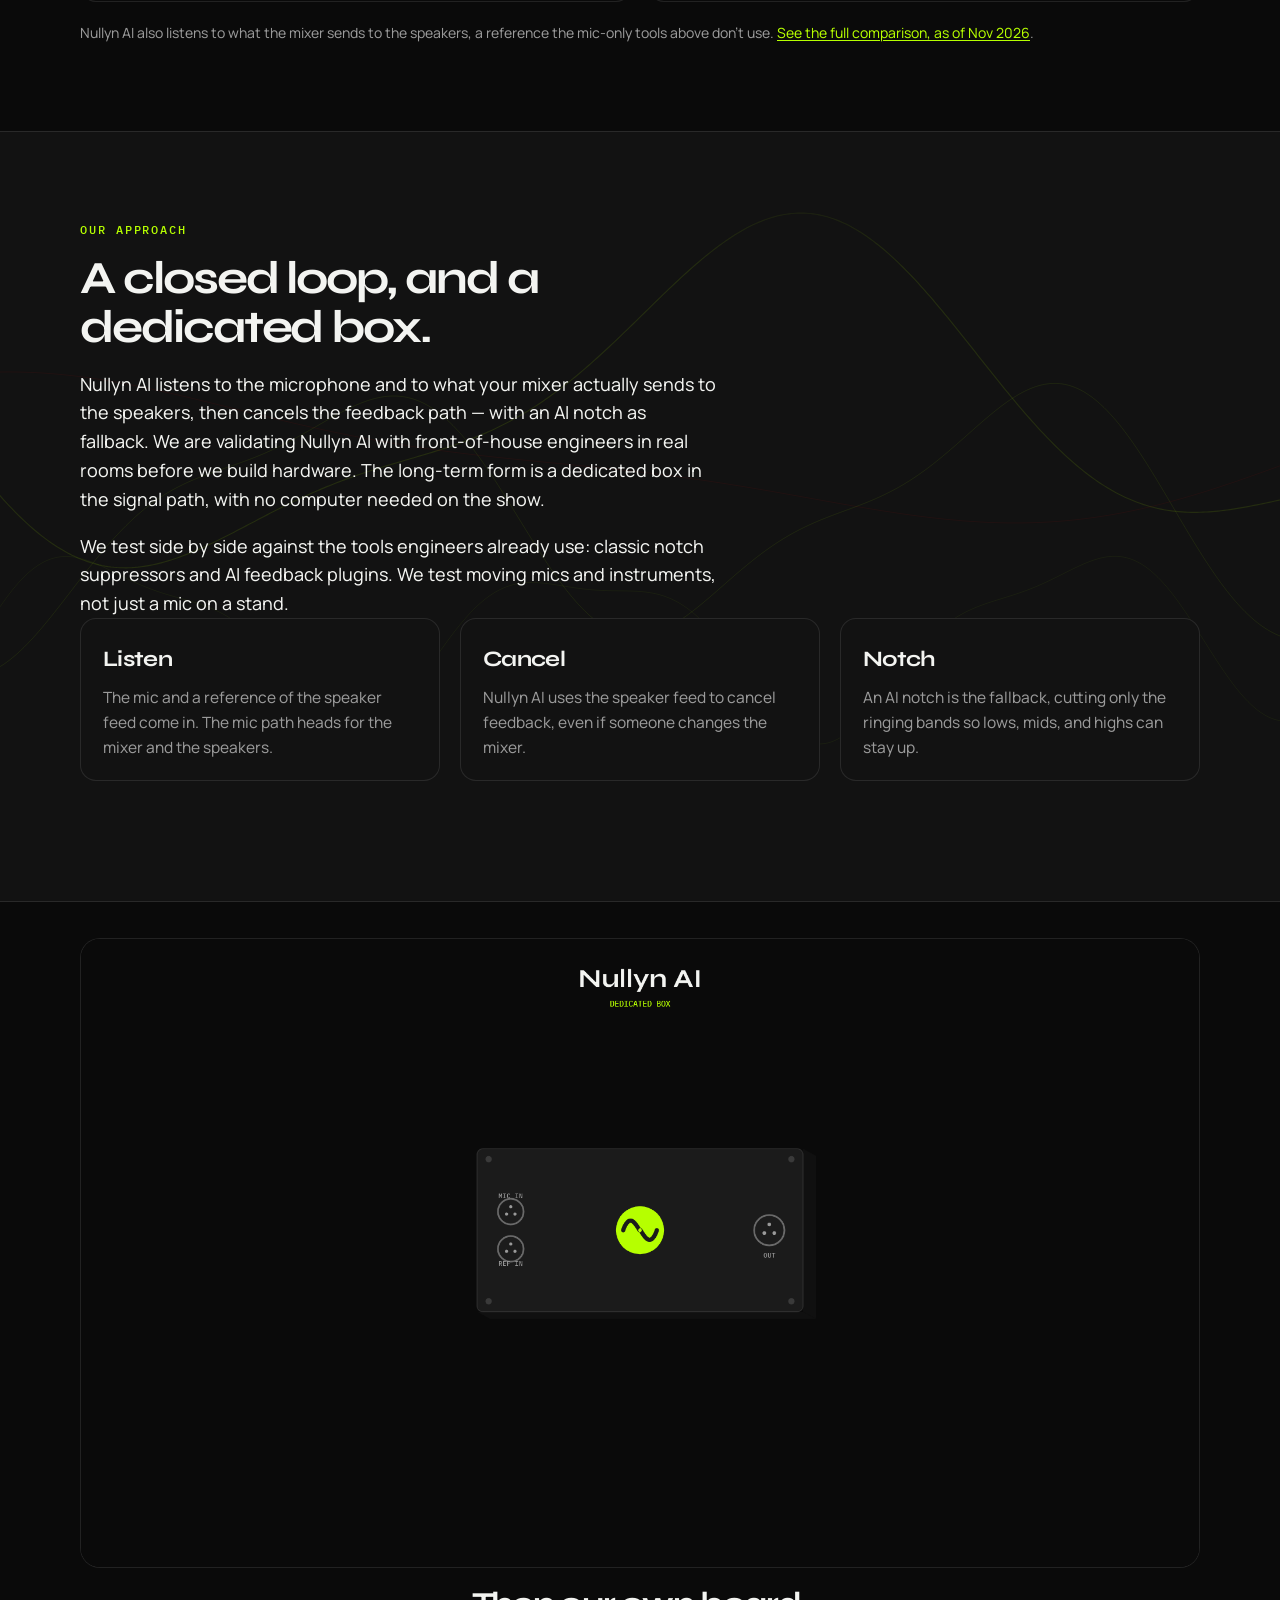
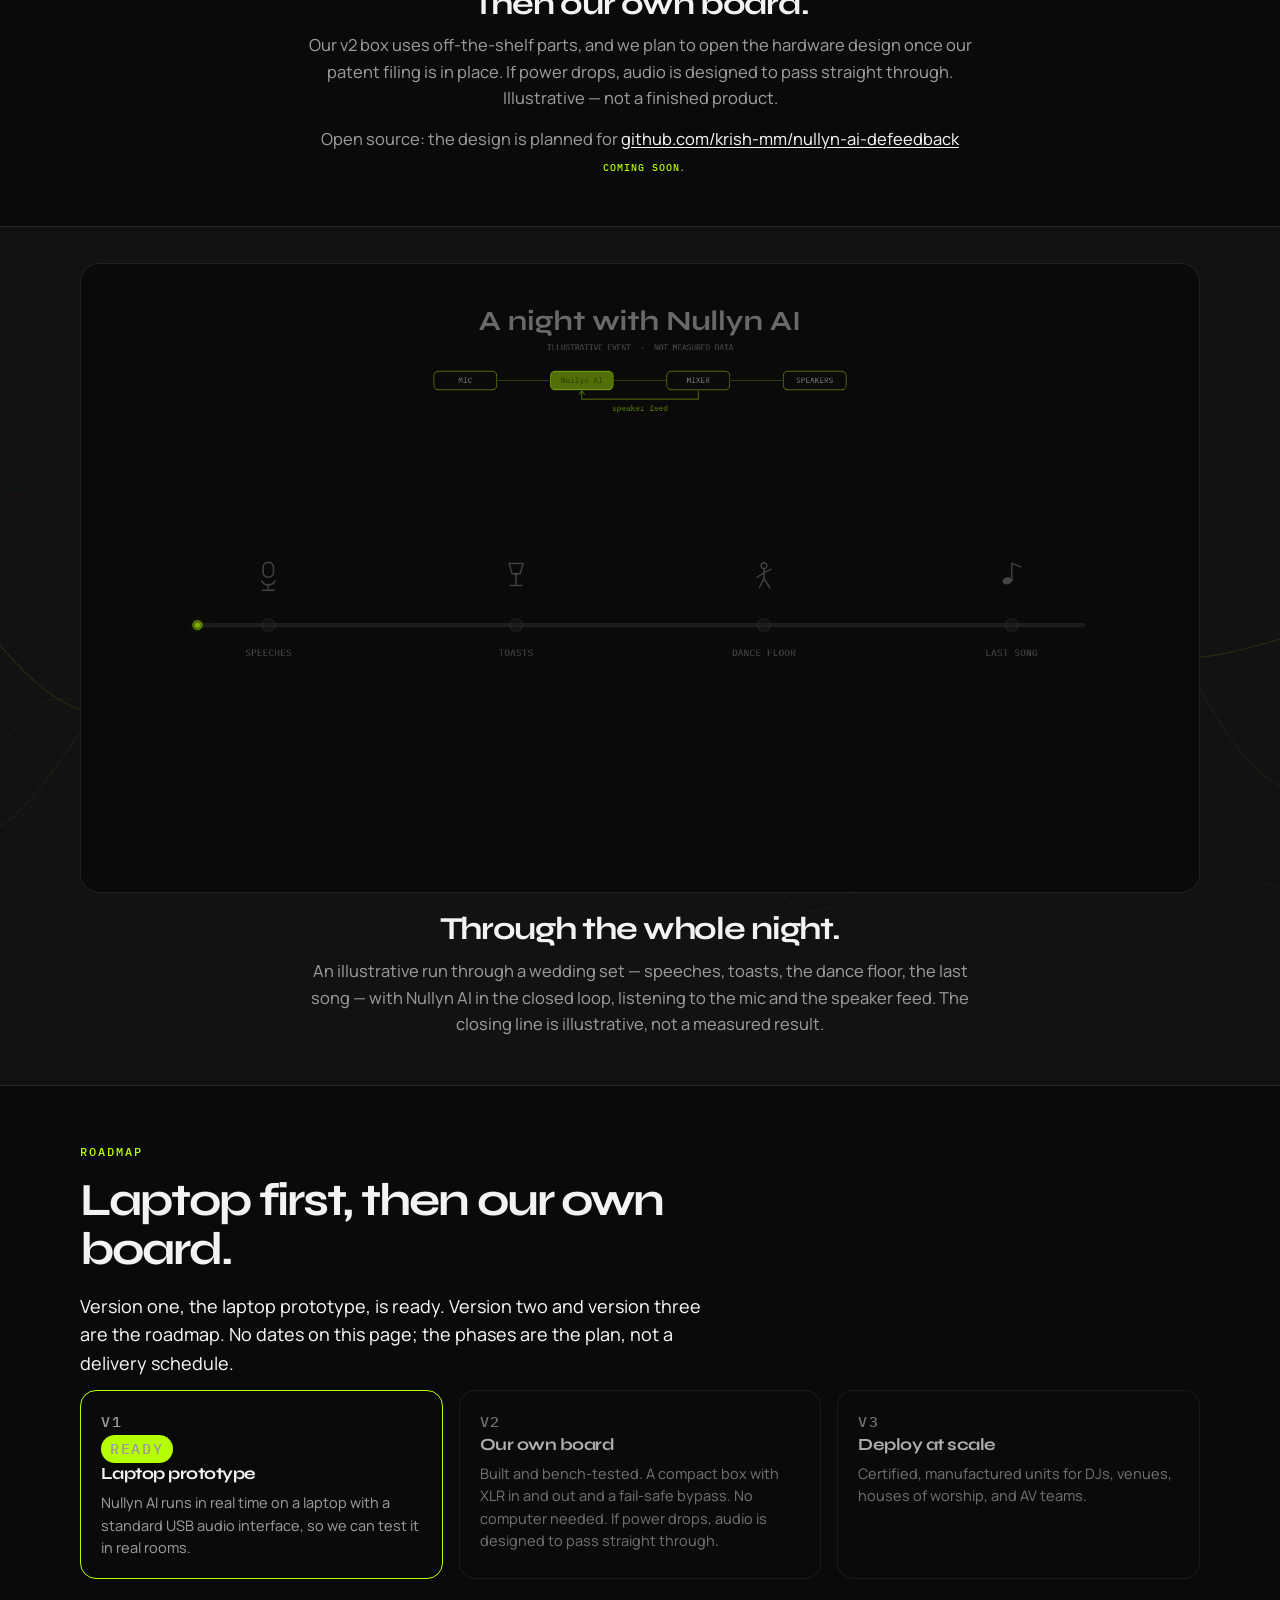
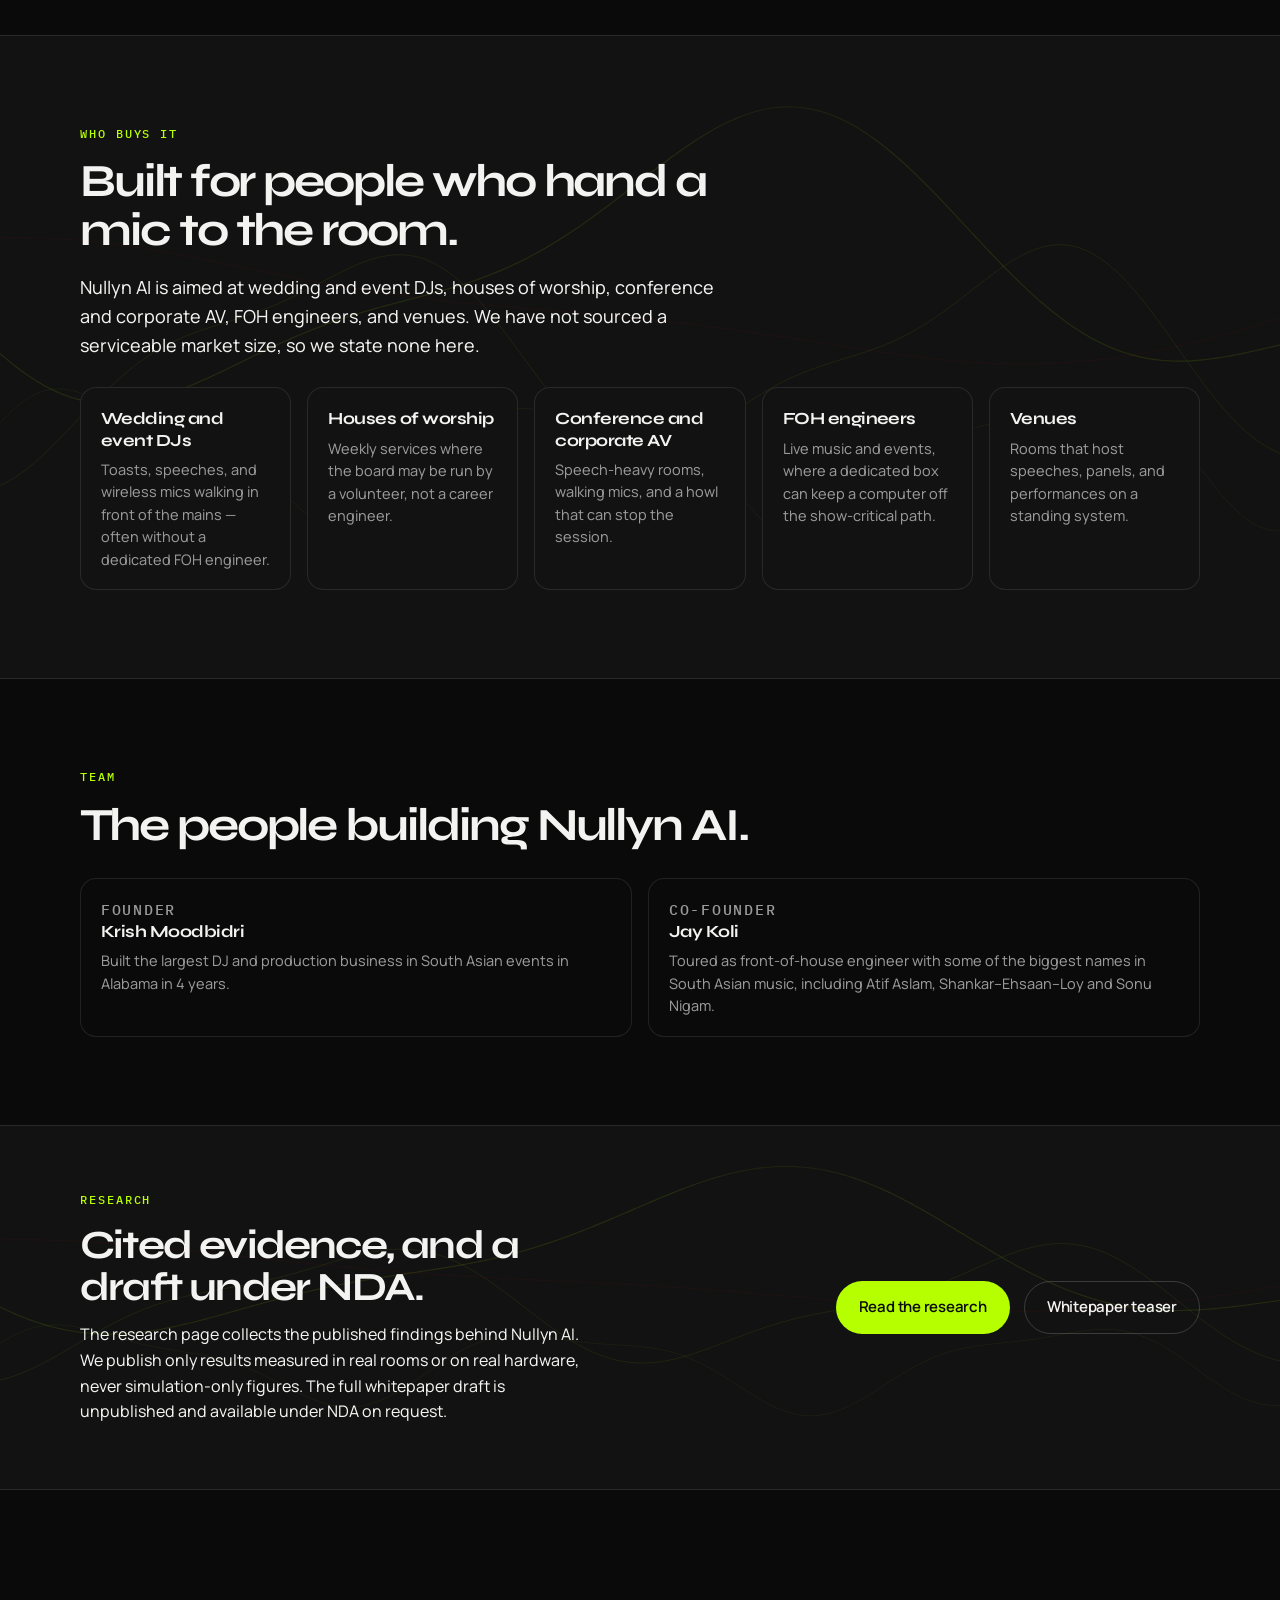
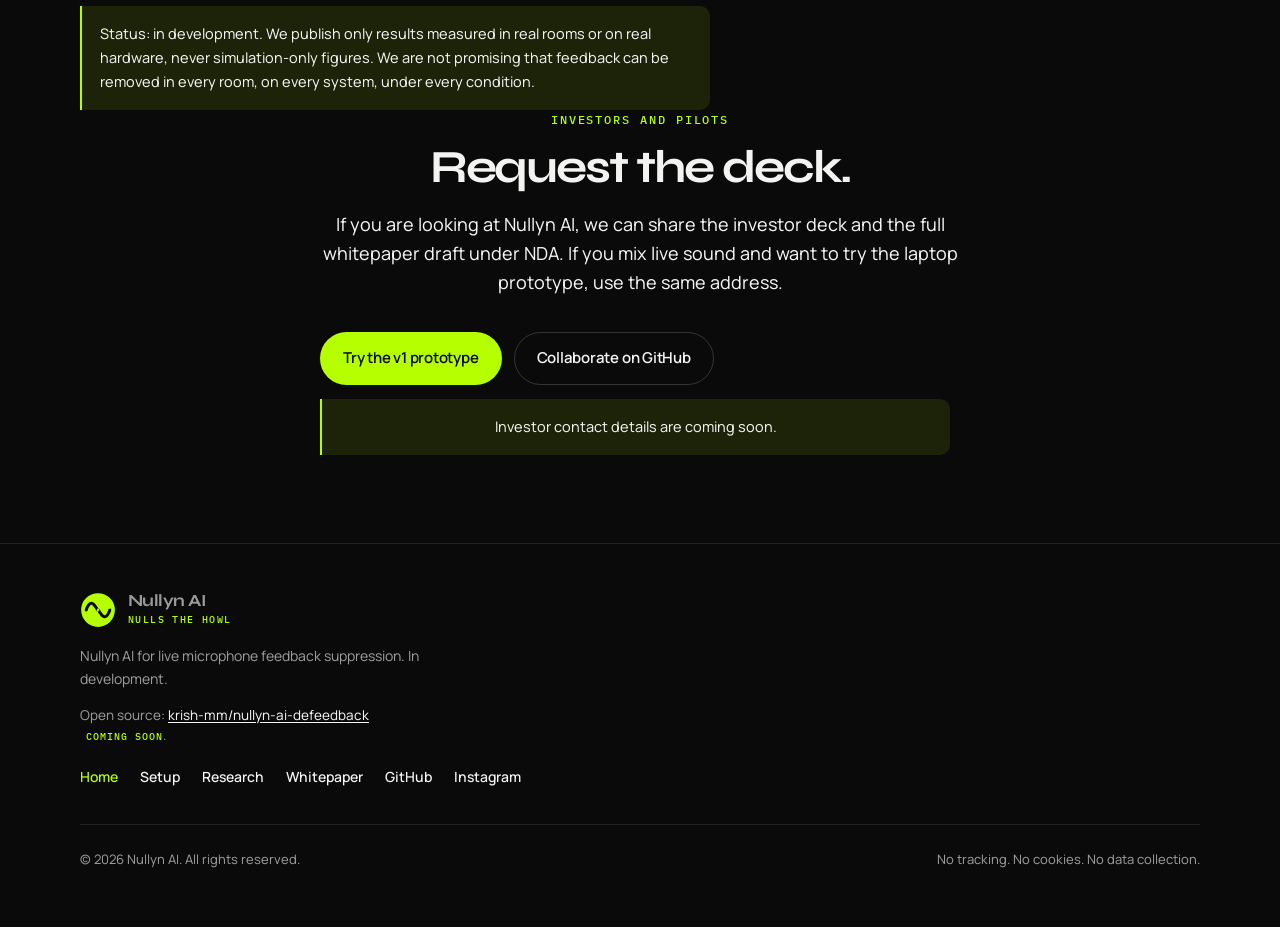
==== commit 0e0f1c6d: "Drop the supporting line and say v1 is ready on the roadmap. The tagline is now exactly “More gain. " ====
--- a/index.html
+++ b/index.html
@@ -4,7 +4,7 @@
   <meta charset="utf-8">
   <meta name="viewport" content="width=device-width, initial-scale=1">
   <title>Nullyn AI — More gain. No feedback pain.</title>
-  <meta name="description" content="Nullyn AI: More gain. No feedback pain. Without wrecking the sound. A closed-loop system for live microphones, in development.">
+  <meta name="description" content="Nullyn AI: More gain. No feedback pain. A closed-loop system for live microphones, in development.">
   <link rel="canonical" href="https://nullyn.ai/">
   <link rel="icon" href="/media/favicon.svg" type="image/svg+xml">
   <link rel="icon" href="/media/favicon-32.png" type="image/png" sizes="32x32">
@@ -13,14 +13,14 @@
   <meta property="og:type" content="website">
   <meta property="og:site_name" content="Nullyn AI">
   <meta property="og:title" content="Nullyn AI — More gain. No feedback pain.">
-  <meta property="og:description" content="Nullyn AI: More gain. No feedback pain. Without wrecking the sound. A closed-loop system for live microphones, in development.">
+  <meta property="og:description" content="Nullyn AI: More gain. No feedback pain. A closed-loop system for live microphones, in development.">
   <meta property="og:url" content="https://nullyn.ai/">
   <meta property="og:image" content="https://nullyn.ai/media/og-image.png">
   <meta property="og:image:width" content="1200">
   <meta property="og:image:height" content="630">
   <meta name="twitter:card" content="summary_large_image">
   <meta name="twitter:title" content="Nullyn AI — More gain. No feedback pain.">
-  <meta name="twitter:description" content="Nullyn AI: More gain. No feedback pain. Without wrecking the sound. A closed-loop system for live microphones, in development.">
+  <meta name="twitter:description" content="Nullyn AI: More gain. No feedback pain. A closed-loop system for live microphones, in development.">
   <meta name="twitter:image" content="https://nullyn.ai/media/og-image.png">
   <link rel="preload" href="/fonts/syne-latin-wght-normal.woff2" as="font" type="font/woff2" crossorigin>
   <link rel="preload" href="/fonts/manrope-latin-wght-normal.woff2" as="font" type="font/woff2" crossorigin>
@@ -435,14 +435,24 @@
     .hero-copy.tight { max-width: 52rem; margin-bottom: 36px; }
     .hero-copy.tight h1 { max-width: none; }
     .hero-copy.tight h1 .tagline-line2 { white-space: nowrap; }
-    .tagline-support {
-      margin-top: 18px;
-      font-family: var(--font-display);
-      font-size: clamp(22px, 2.6vw, 32px);
-      line-height: 1.2;
+    .roadmap-steps li.is-ready {
+      border-color: var(--primary);
+    }
+    .roadmap-steps li.is-next {
+      opacity: 0.7;
+    }
+    .step-flag {
+      display: inline-block;
+      margin: 0 0 10px;
+      padding: 3px 9px;
+      border-radius: 999px;
+      background: var(--primary);
+      color: var(--button-text);
+      font-family: var(--font-mono);
+      font-size: 11px;
       font-weight: 600;
-      letter-spacing: -0.03em;
-      color: var(--muted);
+      letter-spacing: 0.12em;
+      text-transform: uppercase;
     }
     .story { padding: 36px 0 48px; scroll-margin-top: 80px; }
     .story-stage {
@@ -744,7 +754,6 @@
         <div class="hero-copy tight">
           <p class="eyebrow">Live sound · In development</p>
           <h1>More gain.<br><span class="tagline-line2">No feedback pain.</span></h1>
-          <p class="tagline-support">Without wrecking the sound.</p>
           <p class="lede">Nullyn AI listens to the microphone and to what your mixer actually sends to the speakers, then cancels feedback &mdash; so the mix can stay loud without a fistful of notches.</p>
           <div class="hero-actions">
             <a class="btn btn-primary" href="#talk">Request the deck</a>
@@ -856,7 +865,7 @@
           <canvas id="anim-hardware" width="1920" height="1080" aria-label="Illustrative exploded view of the dedicated Nullyn AI box: an enclosure opening to show a compact board, input and output jacks, and a fail-safe relay bypass. Off-the-shelf parts. Not a finished product."></canvas>
         </div>
         <div class="story-copy">
-          <h2>Then a dedicated box, off the shelf.</h2>
+          <h2>Then our own board.</h2>
           <p>Our v2 box uses off-the-shelf parts, and we plan to open the hardware design once our patent filing is in place. If power drops, audio is designed to pass straight through. Illustrative &mdash; not a finished product.</p>
           <p class="open-source-note">Open source: the design is planned for <a href="https://github.com/krish-mm/nullyn-ai-defeedback" rel="noopener noreferrer">github.com/krish-mm/nullyn-ai-defeedback</a> <span class="coming-soon">coming soon</span>.</p>
         </div>
@@ -878,20 +887,21 @@
     <section class="roadmap" id="roadmap">
       <div class="wrap">
         <p class="kicker">Roadmap</p>
-        <h2>Laptop first, then our own circuit.</h2>
-        <p class="section-intro">We are validating Nullyn AI with front-of-house engineers in real rooms before we build hardware. No dates on this page; the phases are the plan, not a delivery schedule.</p>
+        <h2>Laptop first, then our own board.</h2>
+        <p class="section-intro">Version one, the laptop prototype, is ready. Version two and version three are the roadmap. No dates on this page; the phases are the plan, not a delivery schedule.</p>
         <ol class="roadmap-steps">
-          <li>
+          <li class="is-ready">
             <p class="step-n">v1</p>
+            <p class="step-flag">Ready</p>
             <h3>Laptop prototype</h3>
             <p>Nullyn AI runs in real time on a laptop with a standard USB audio interface, so we can test it in real rooms.</p>
           </li>
-          <li>
+          <li class="is-next">
             <p class="step-n">v2</p>
-            <h3>Our own circuit</h3>
-            <p>A compact open-hardware box with XLR in and out and a fail-safe bypass. No computer needed. If power drops, audio is designed to pass straight through.</p>
-          </li>
-          <li>
+            <h3>Our own board</h3>
+            <p>Built and bench-tested. A compact box with XLR in and out and a fail-safe bypass. No computer needed. If power drops, audio is designed to pass straight through.</p>
+          </li>
+          <li class="is-next">
             <p class="step-n">v3</p>
             <h3>Deploy at scale</h3>
             <p>Certified, manufactured units for DJs, venues, houses of worship, and AV teams.</p>
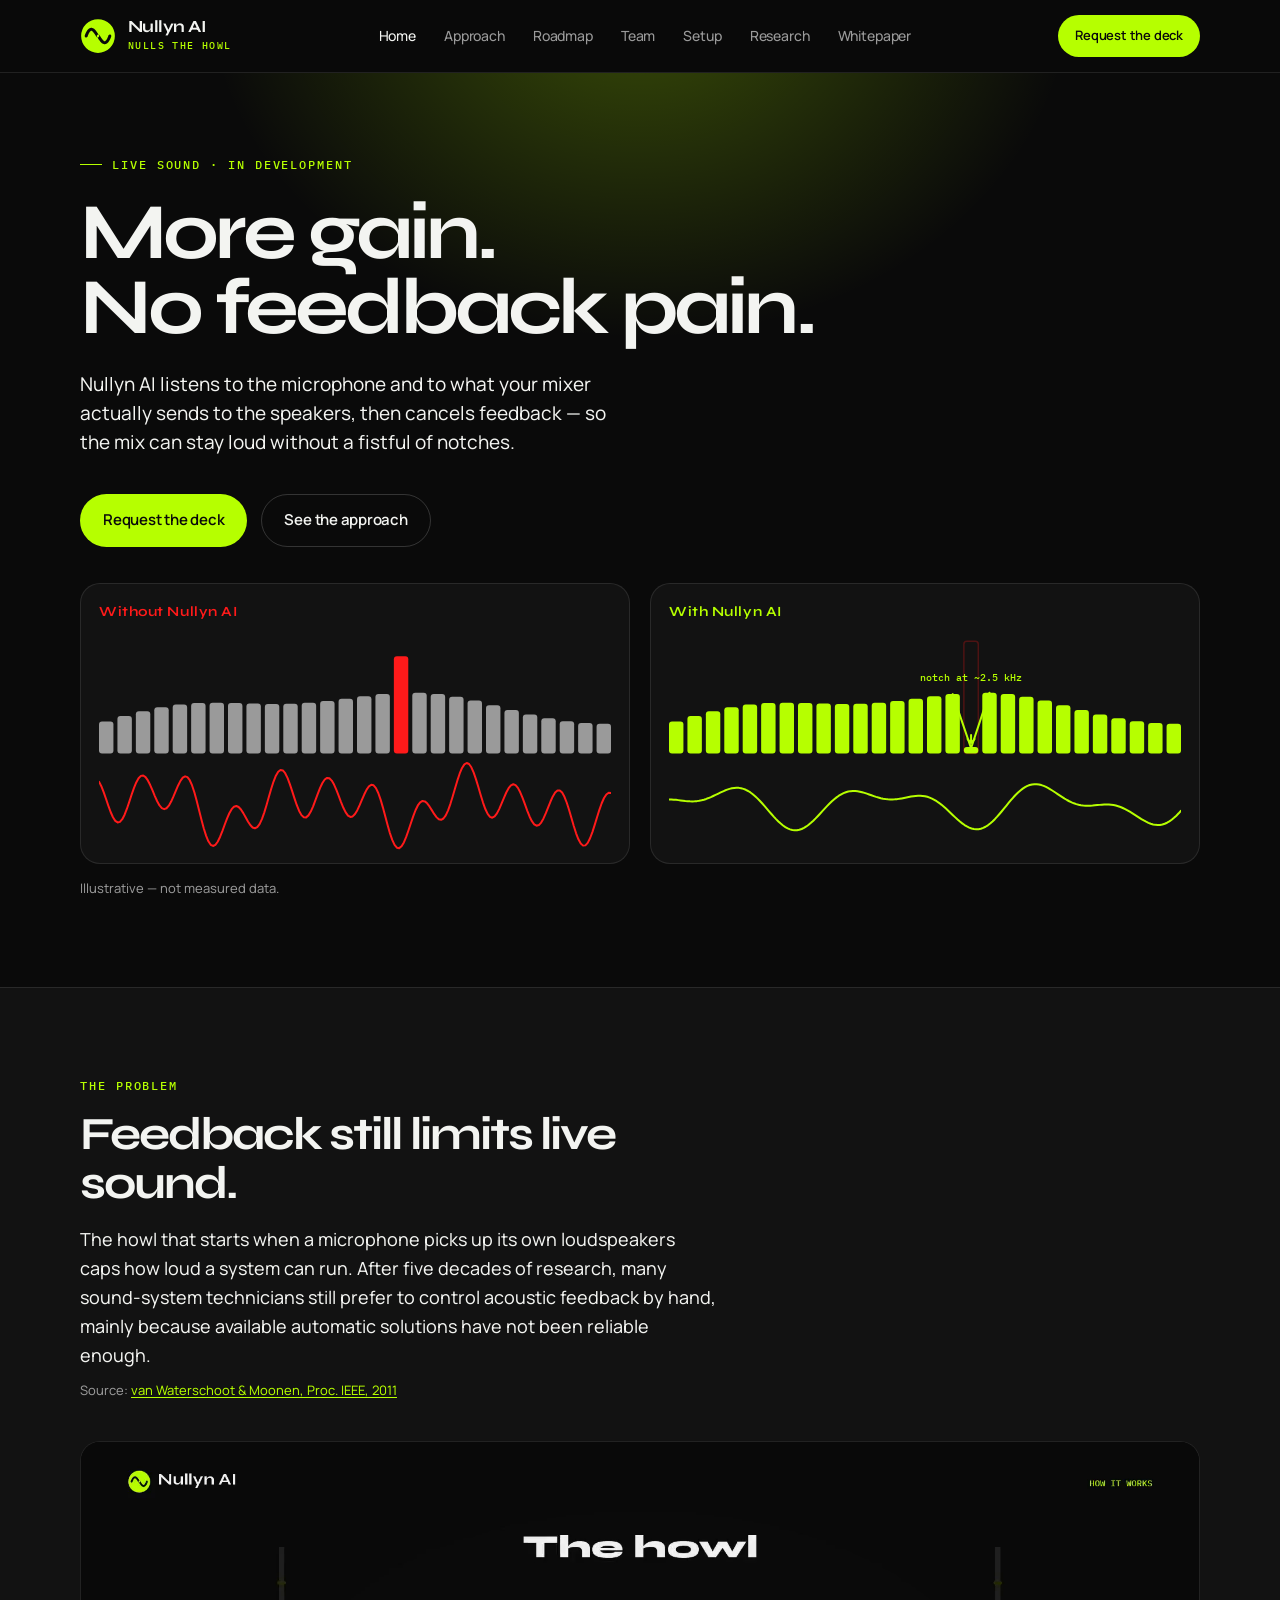
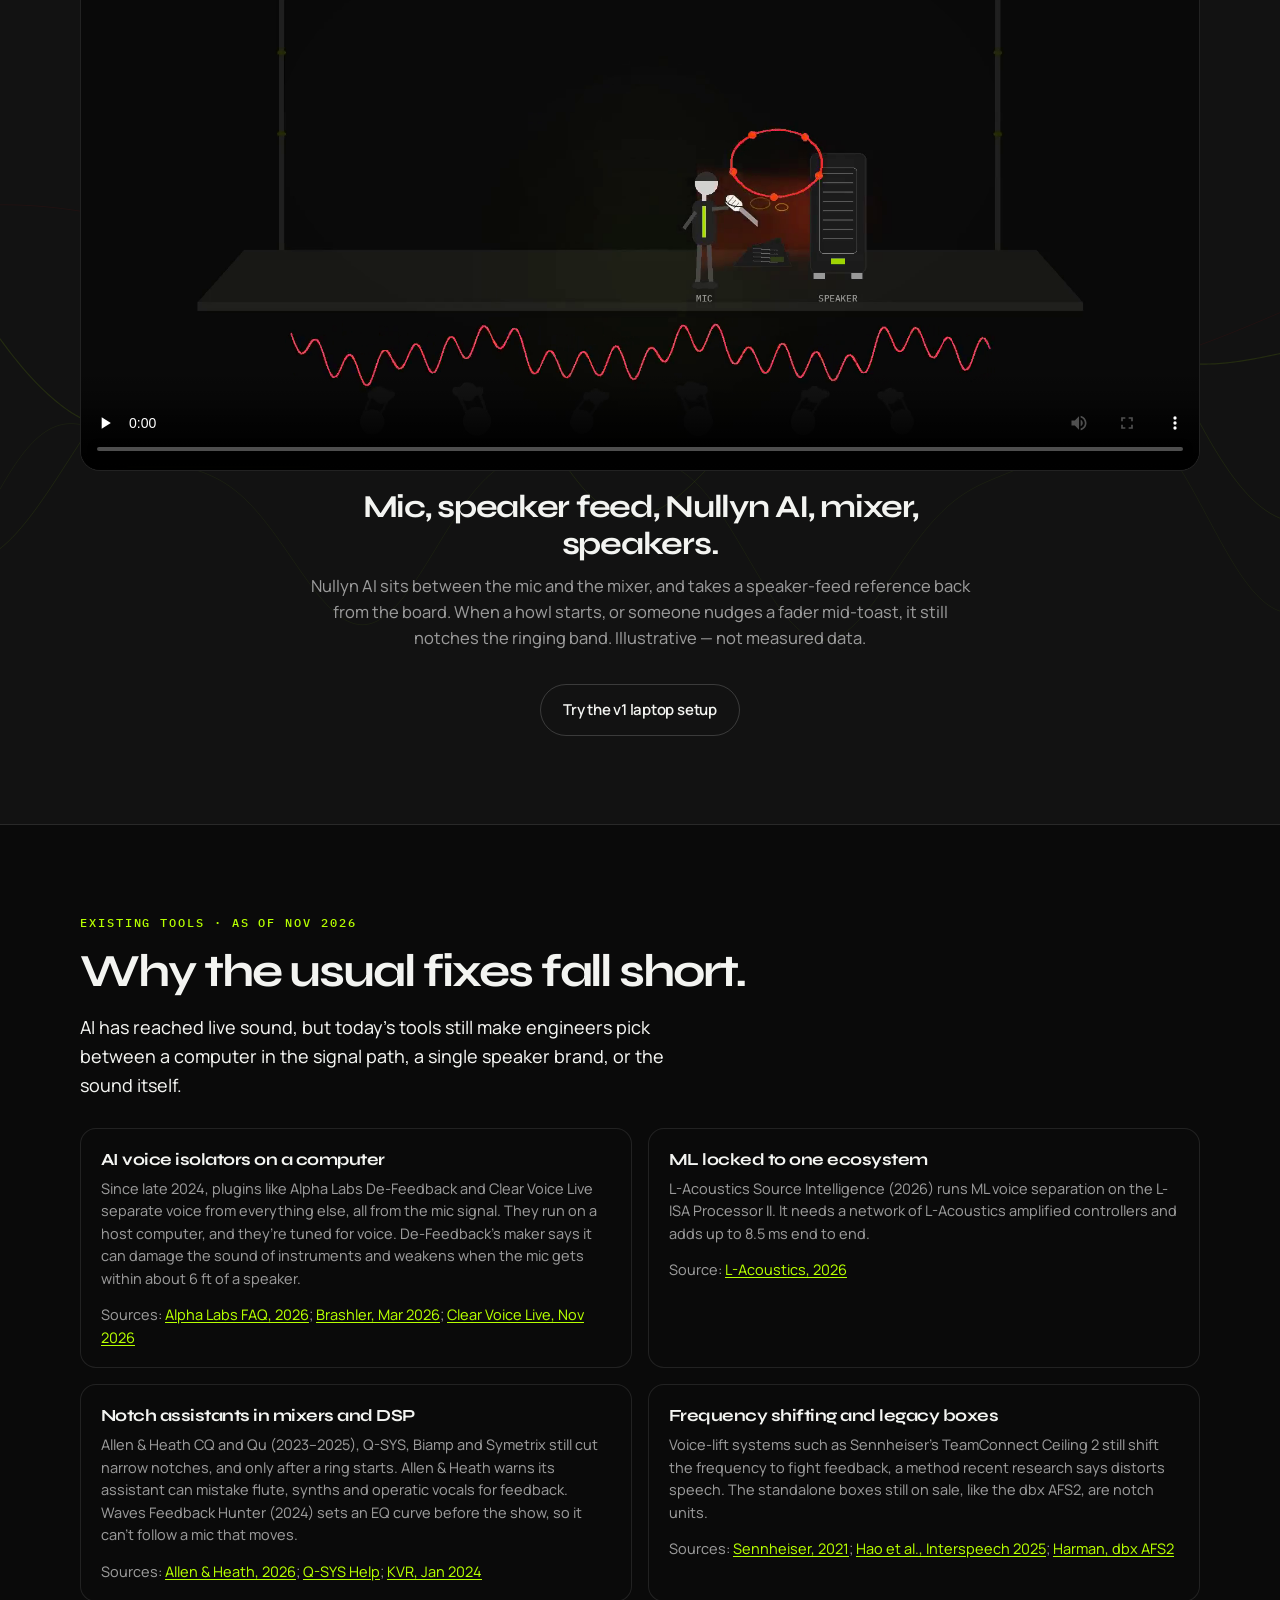
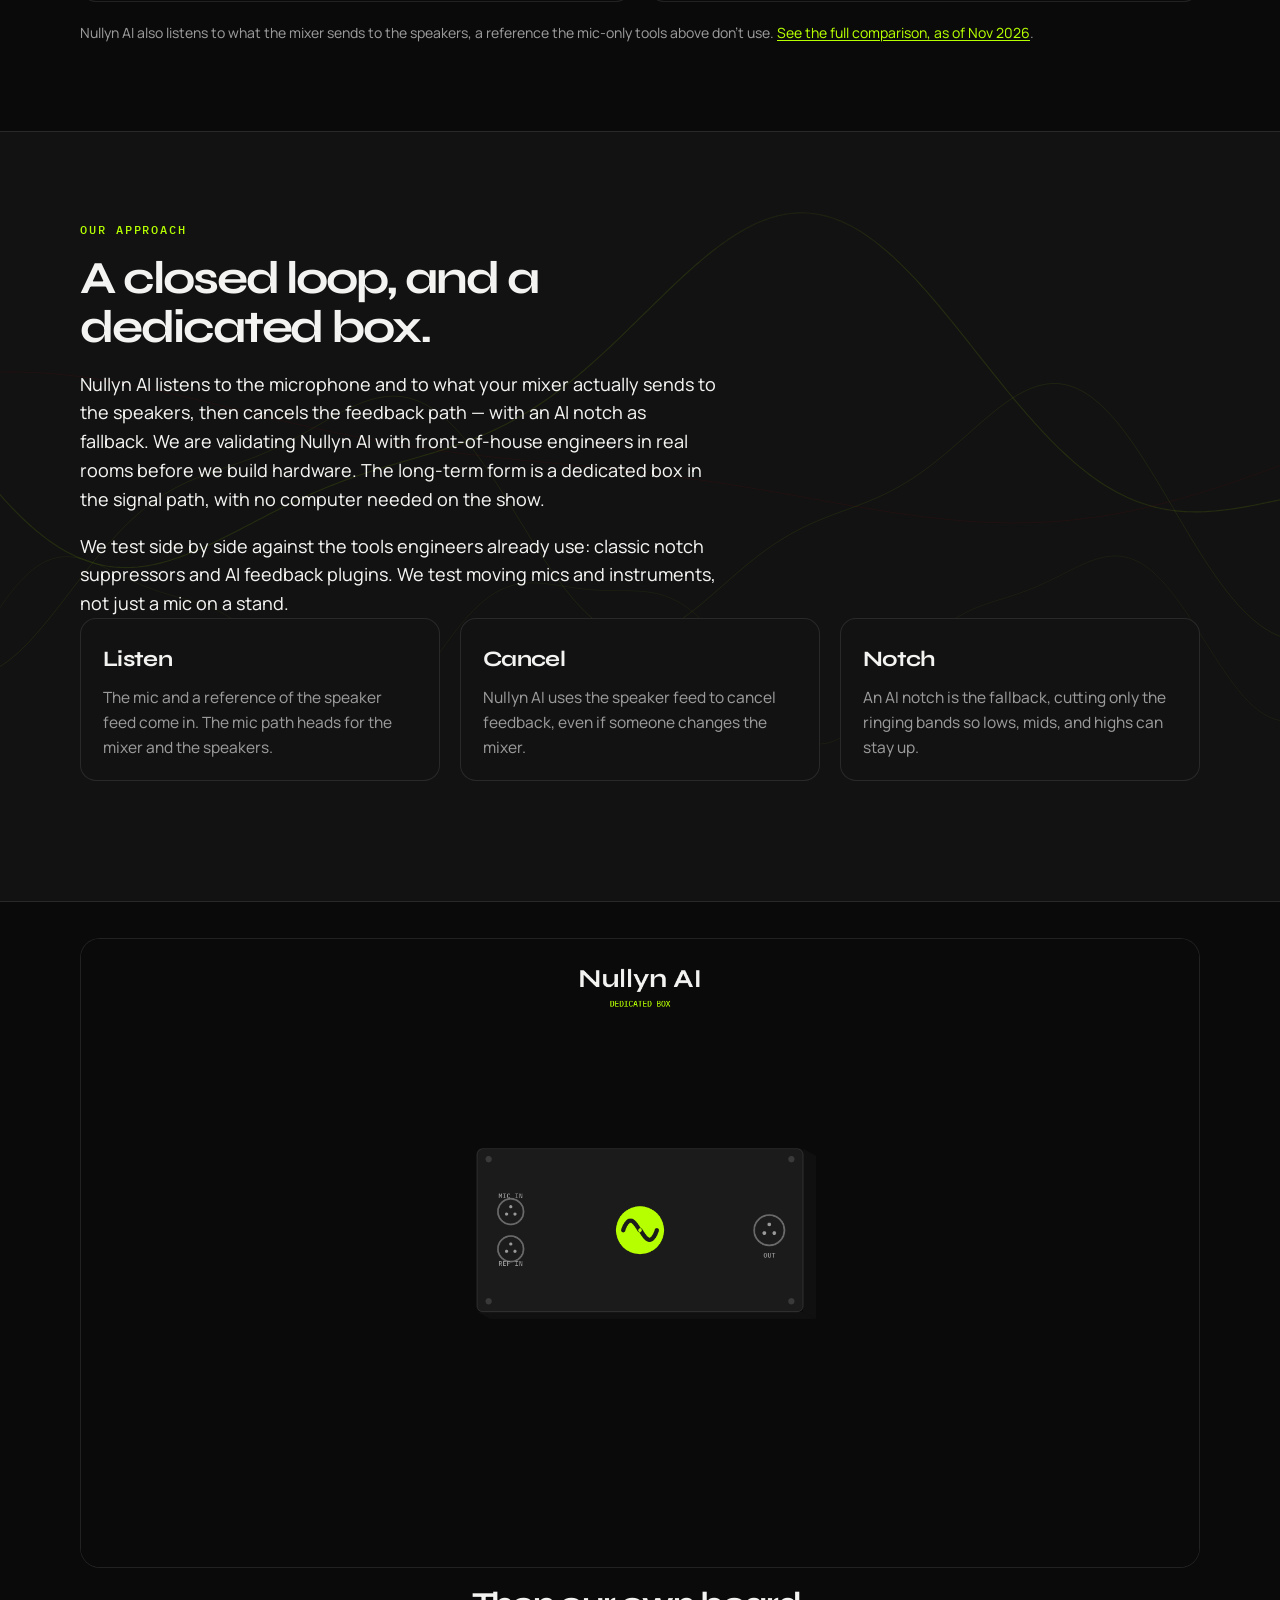
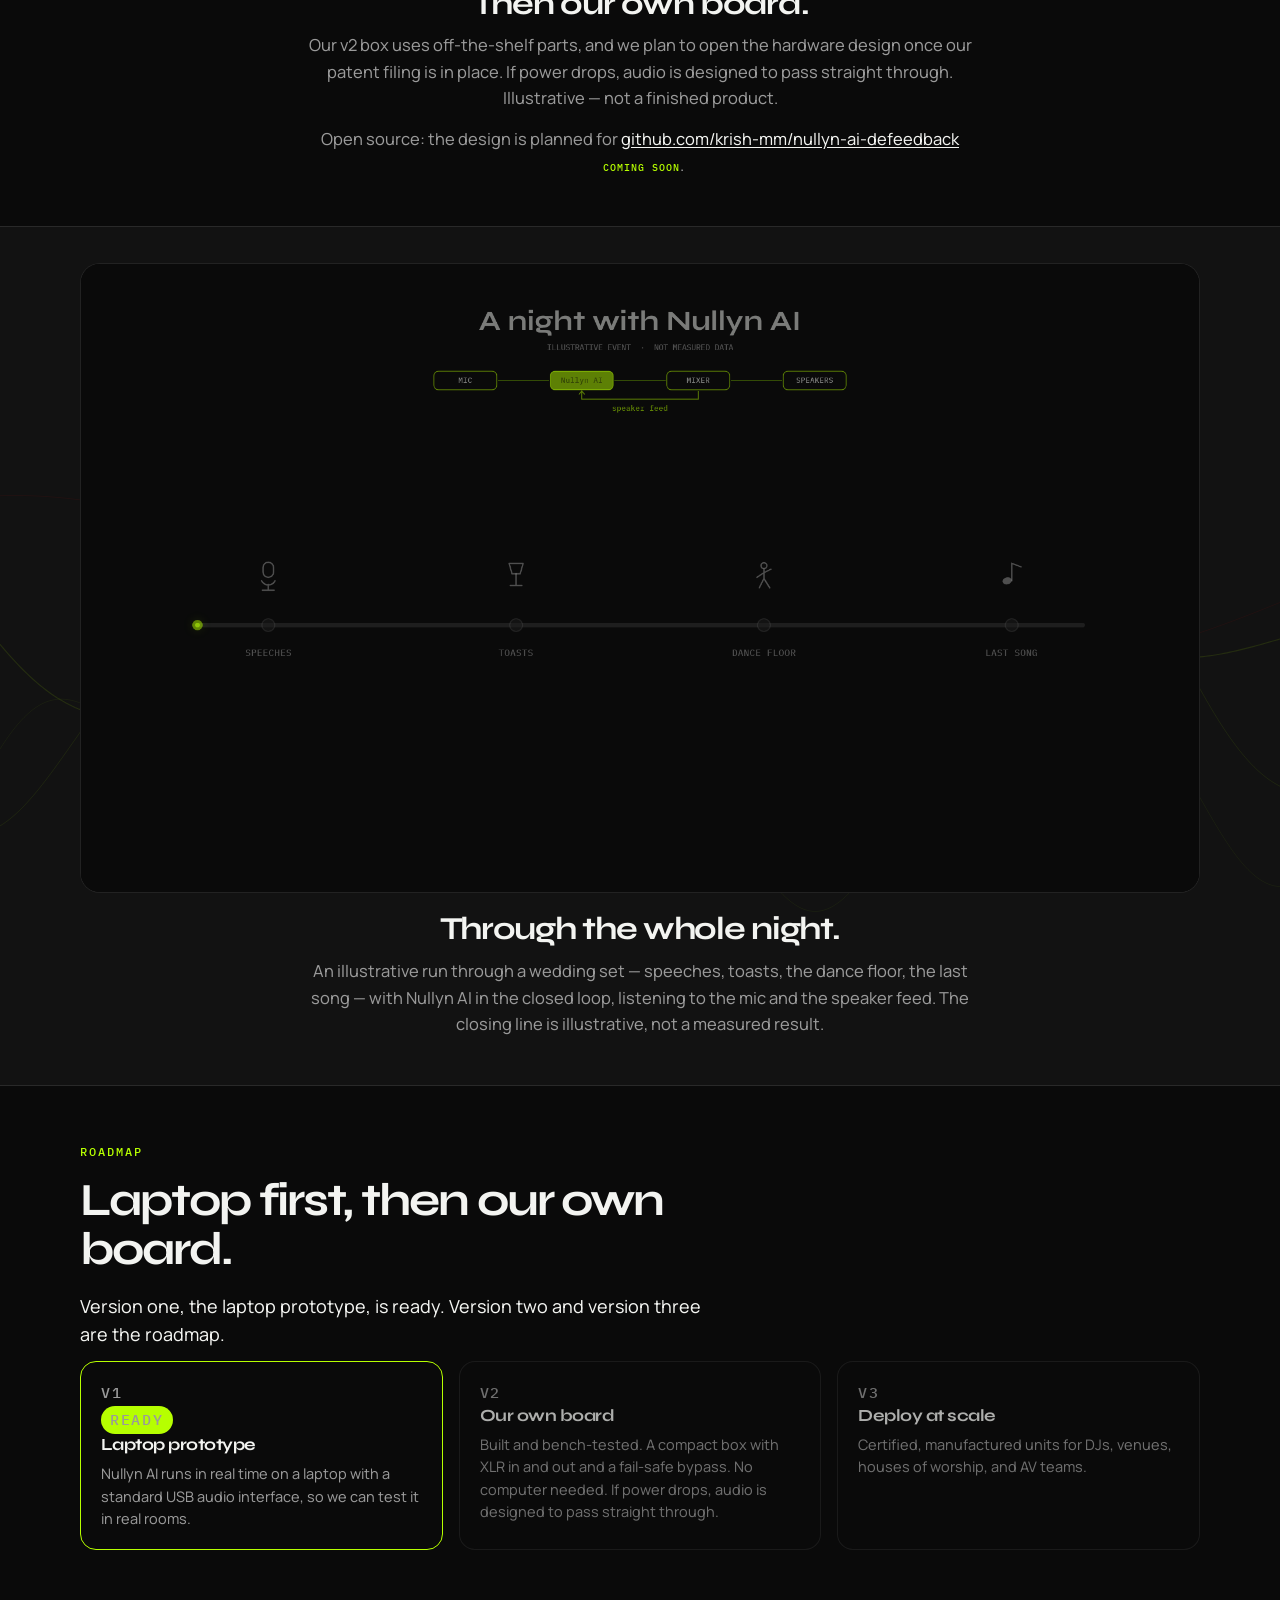
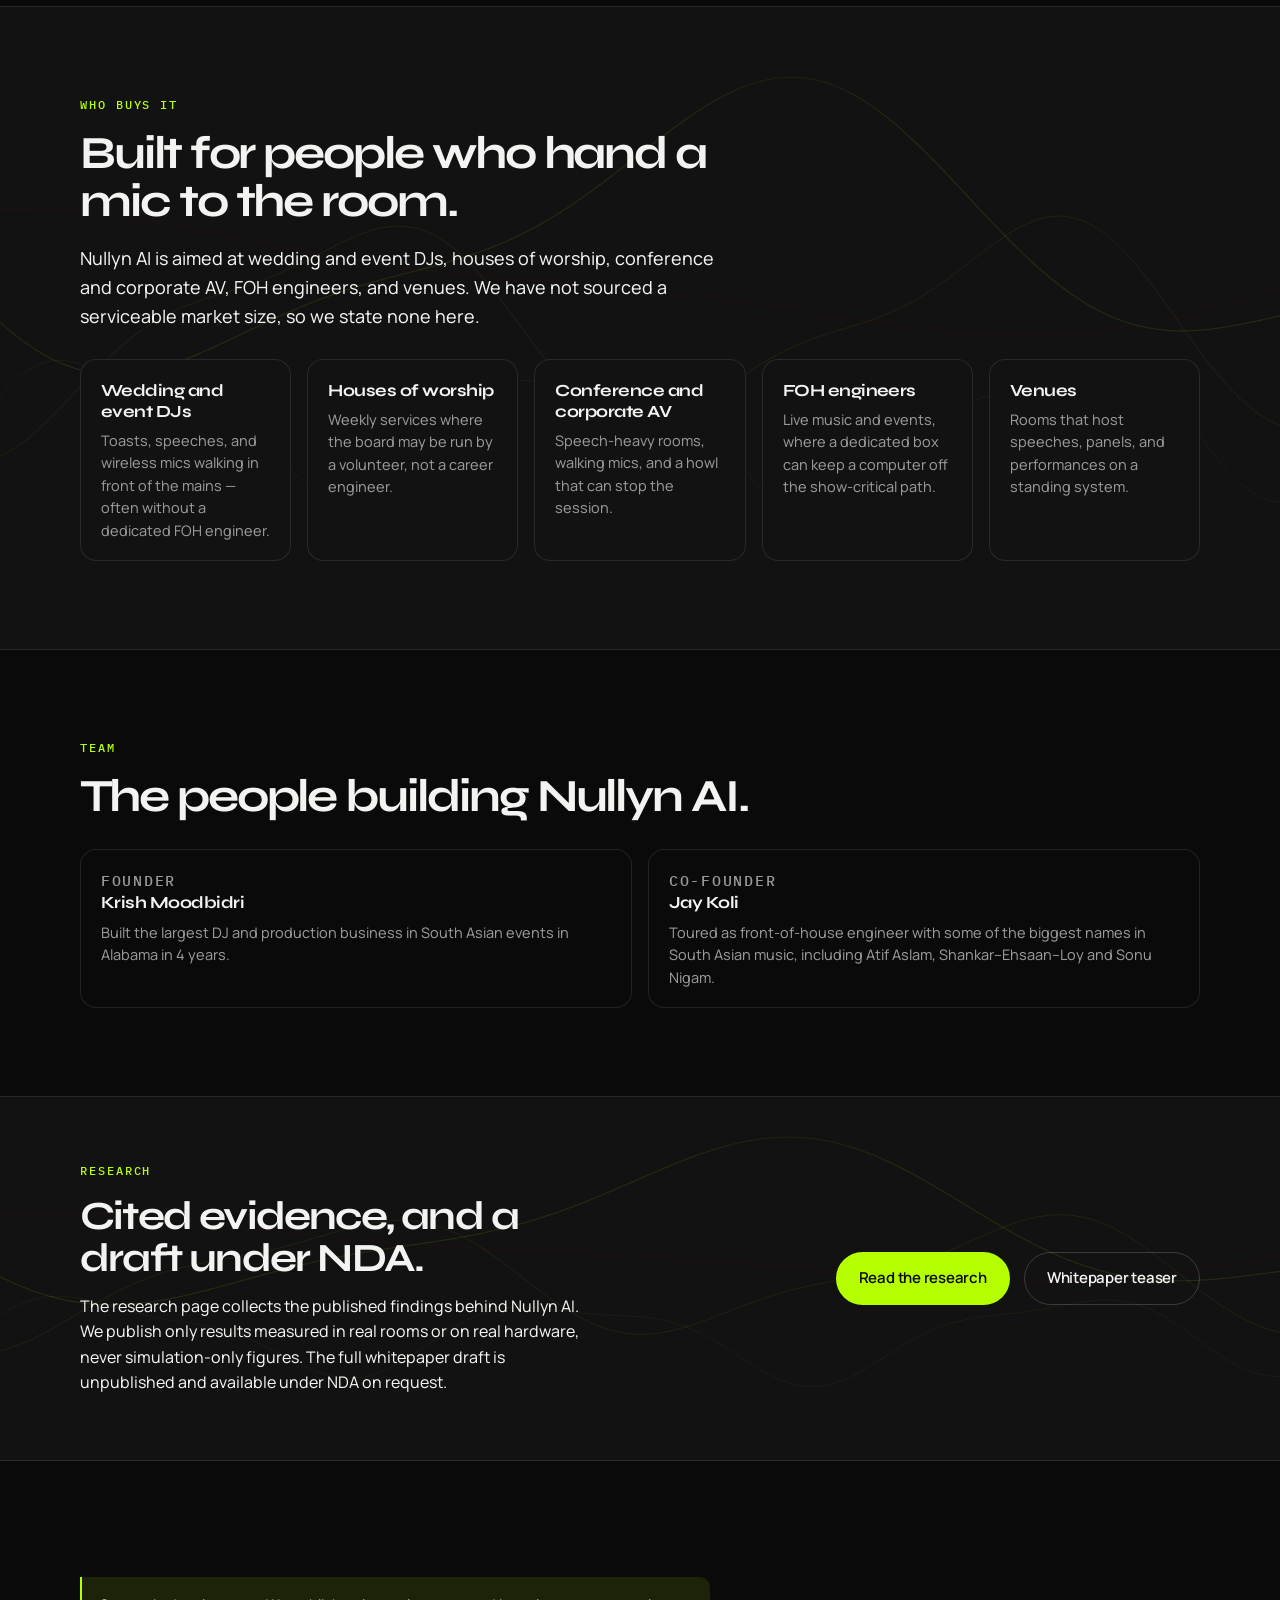
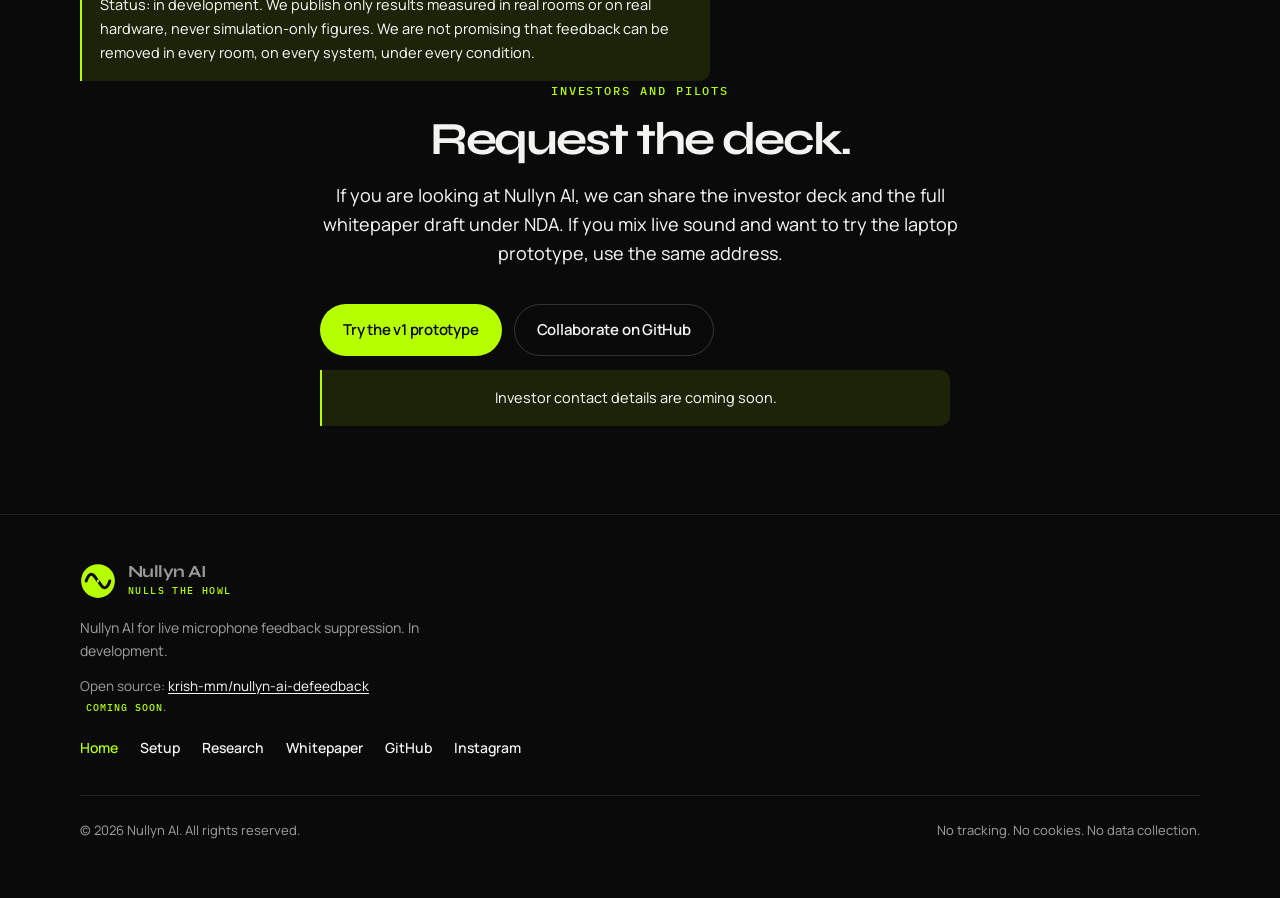
==== commit e8242713: "Tighten the how-it-works roadmap cards and drop the dates line. Trim the v1 card body so it sits ins" ====
--- a/index.html
+++ b/index.html
@@ -888,7 +888,7 @@
       <div class="wrap">
         <p class="kicker">Roadmap</p>
         <h2>Laptop first, then our own board.</h2>
-        <p class="section-intro">Version one, the laptop prototype, is ready. Version two and version three are the roadmap. No dates on this page; the phases are the plan, not a delivery schedule.</p>
+        <p class="section-intro">Version one, the laptop prototype, is ready. Version two and version three are the roadmap.</p>
         <ol class="roadmap-steps">
           <li class="is-ready">
             <p class="step-n">v1</p>
